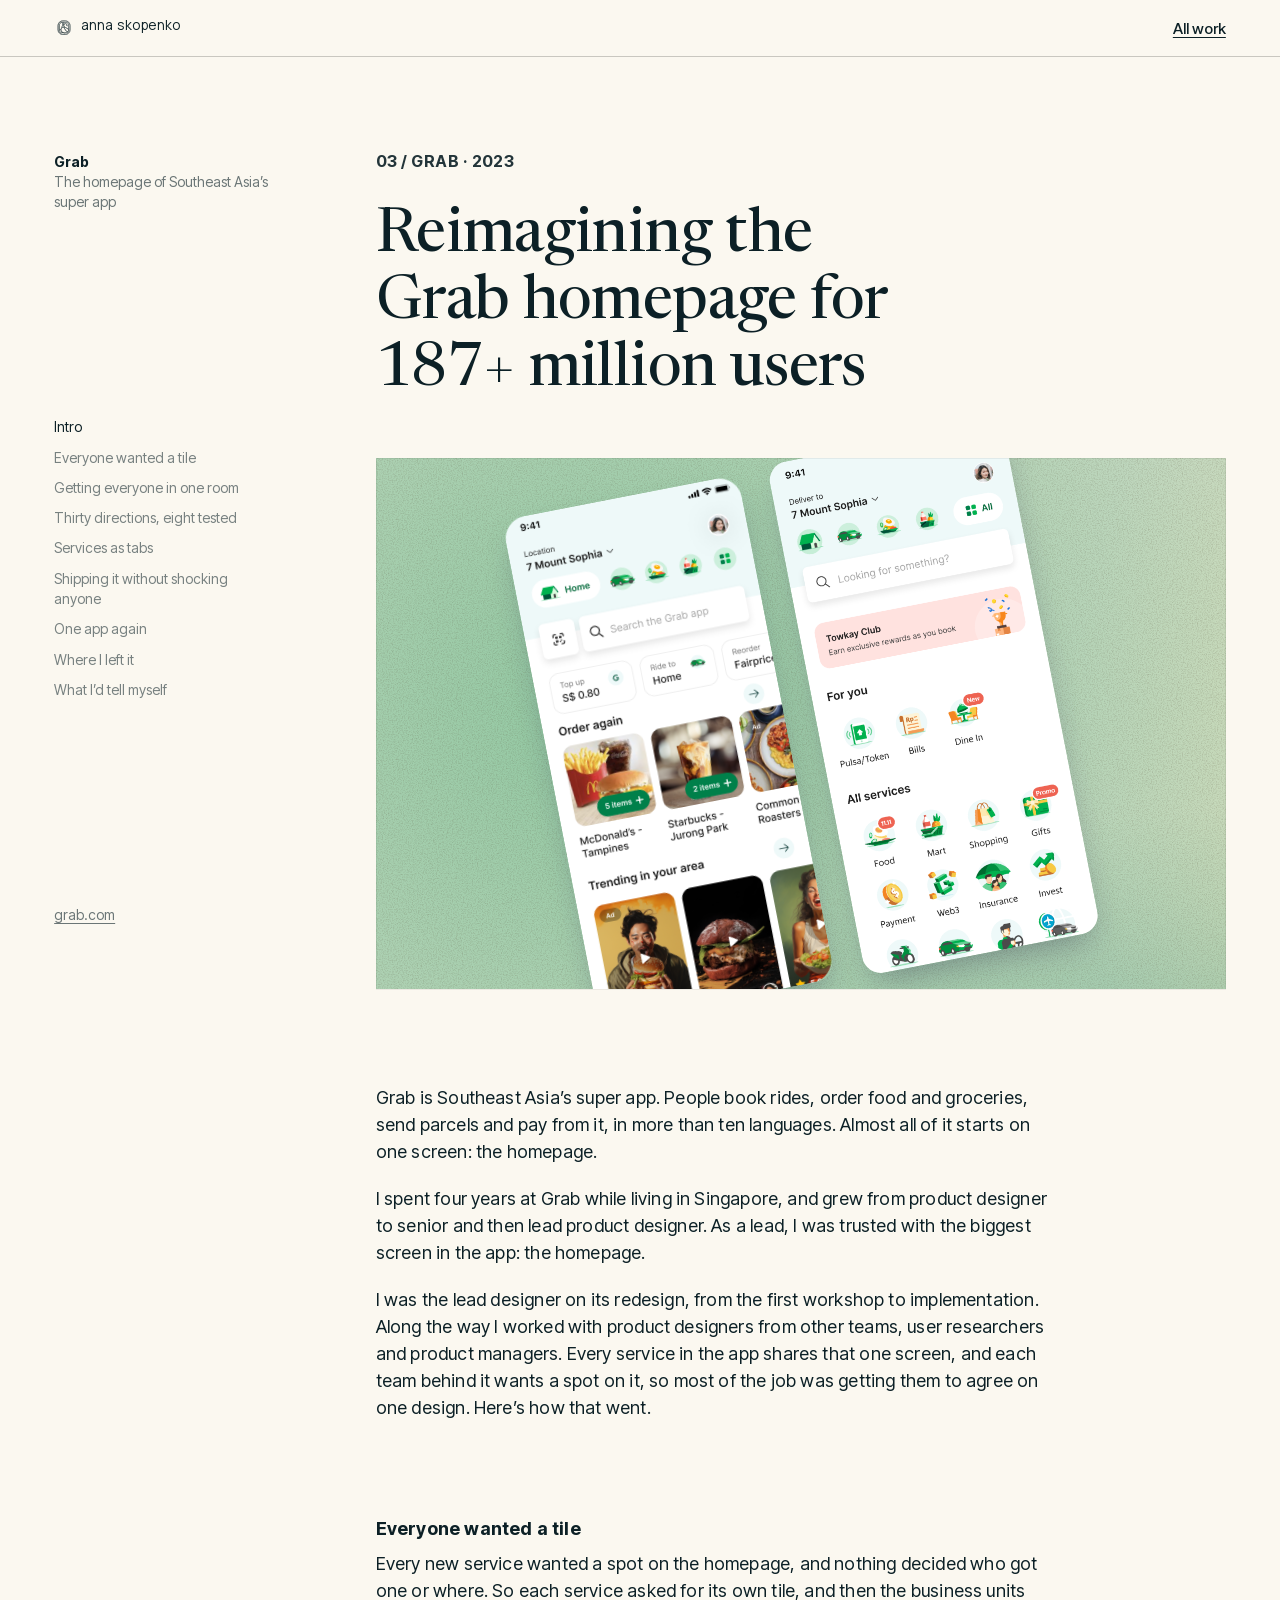
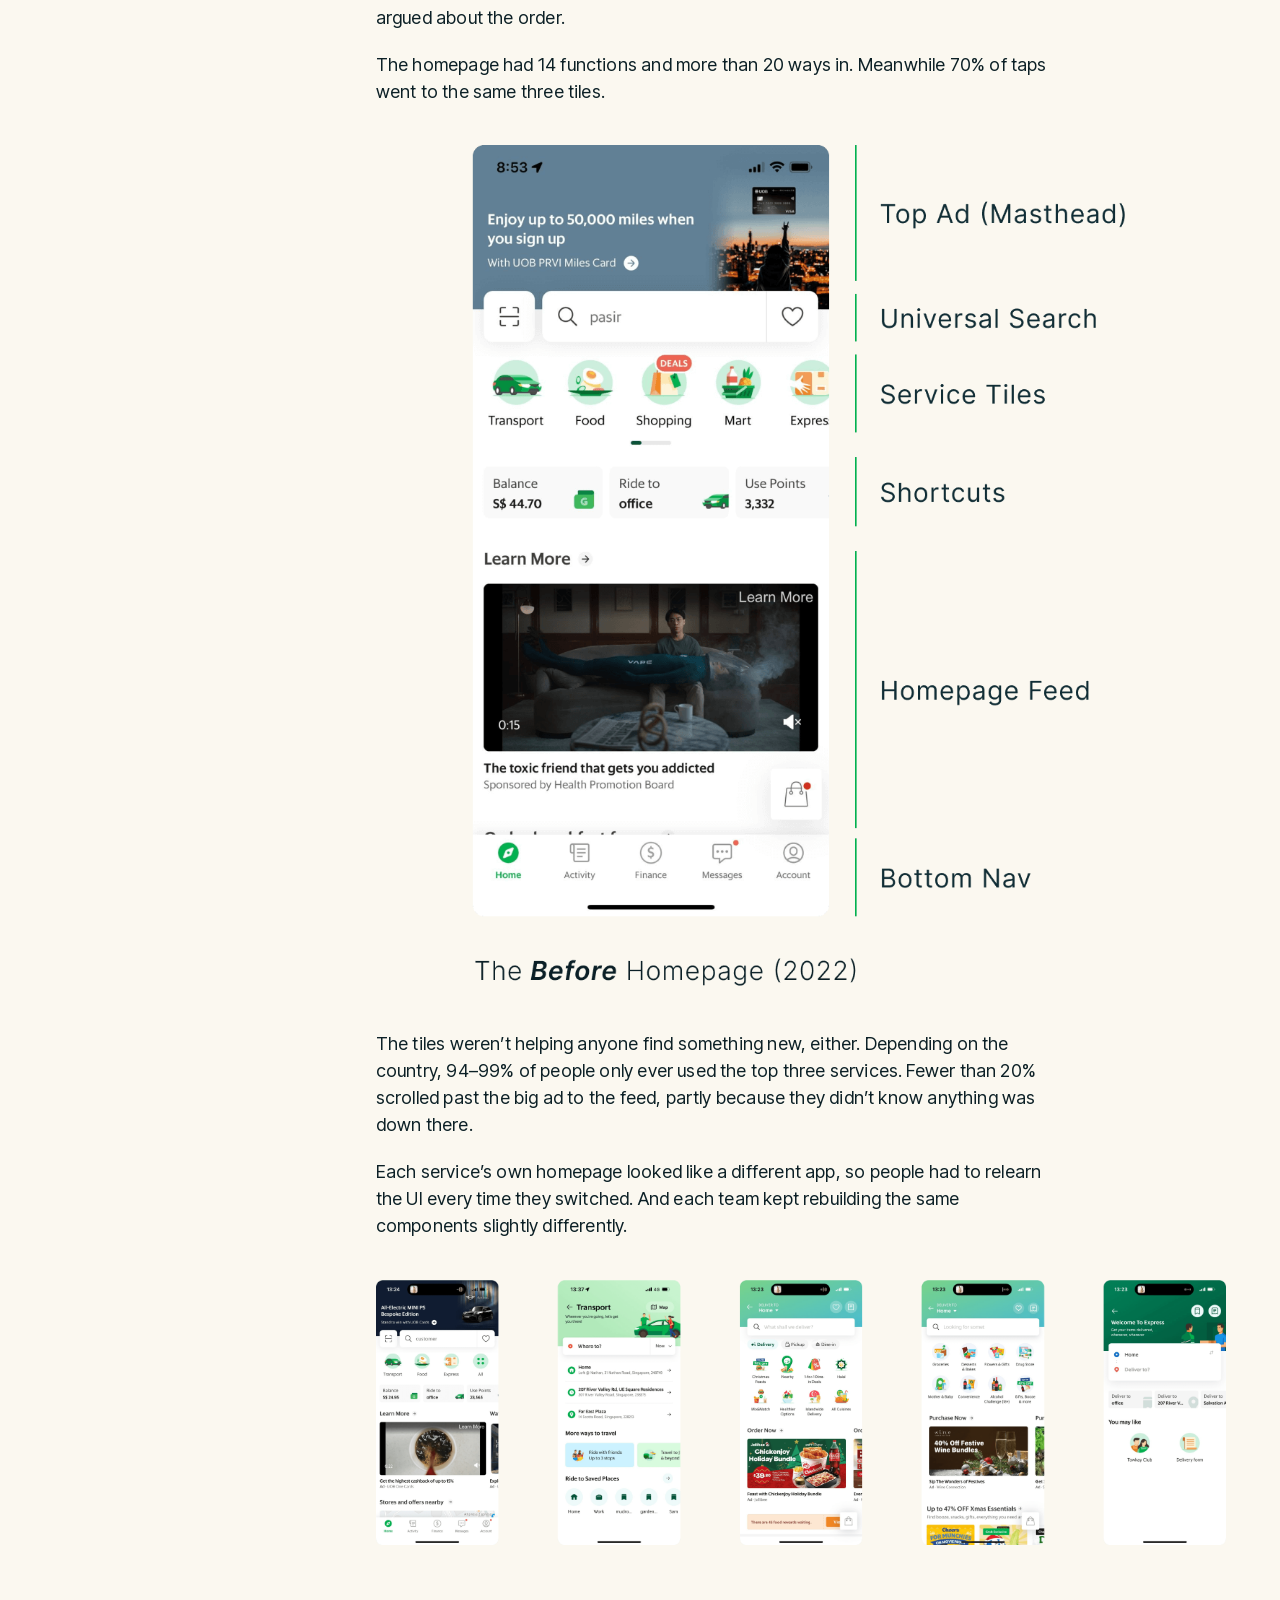
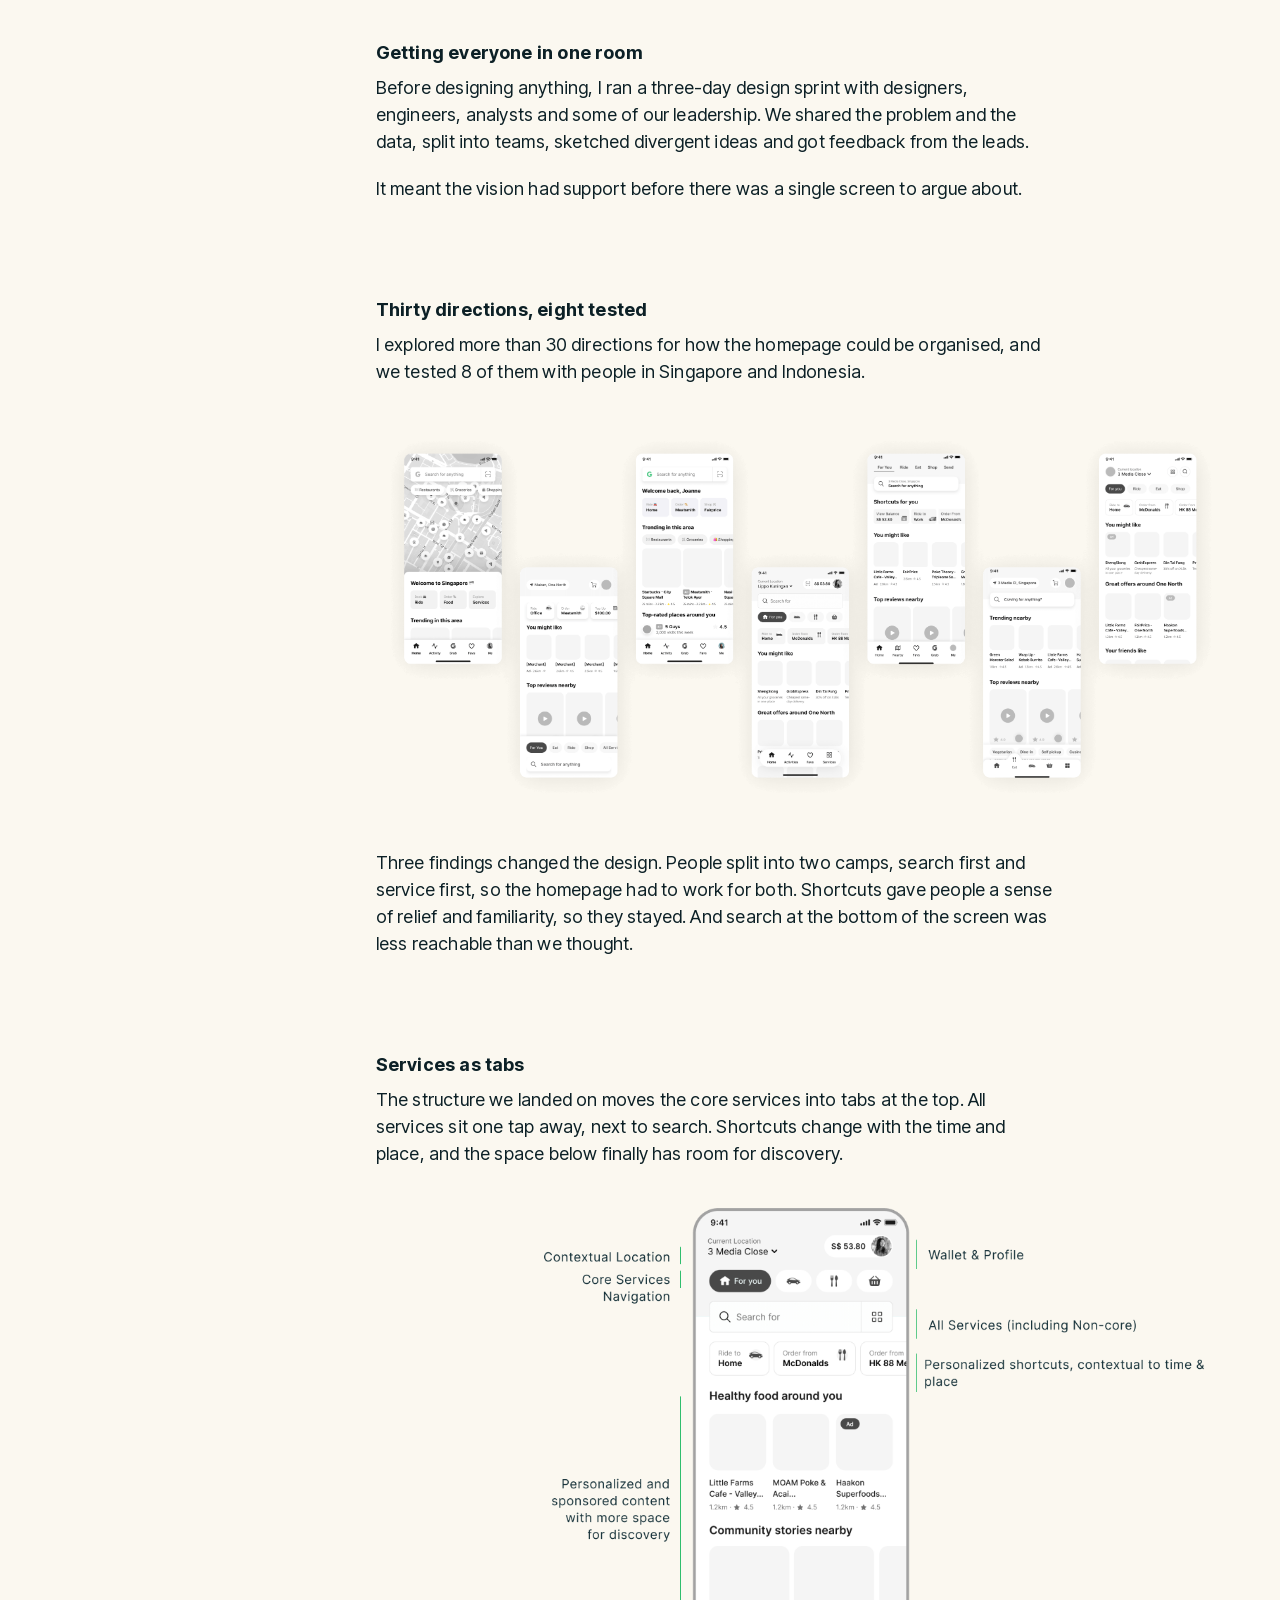
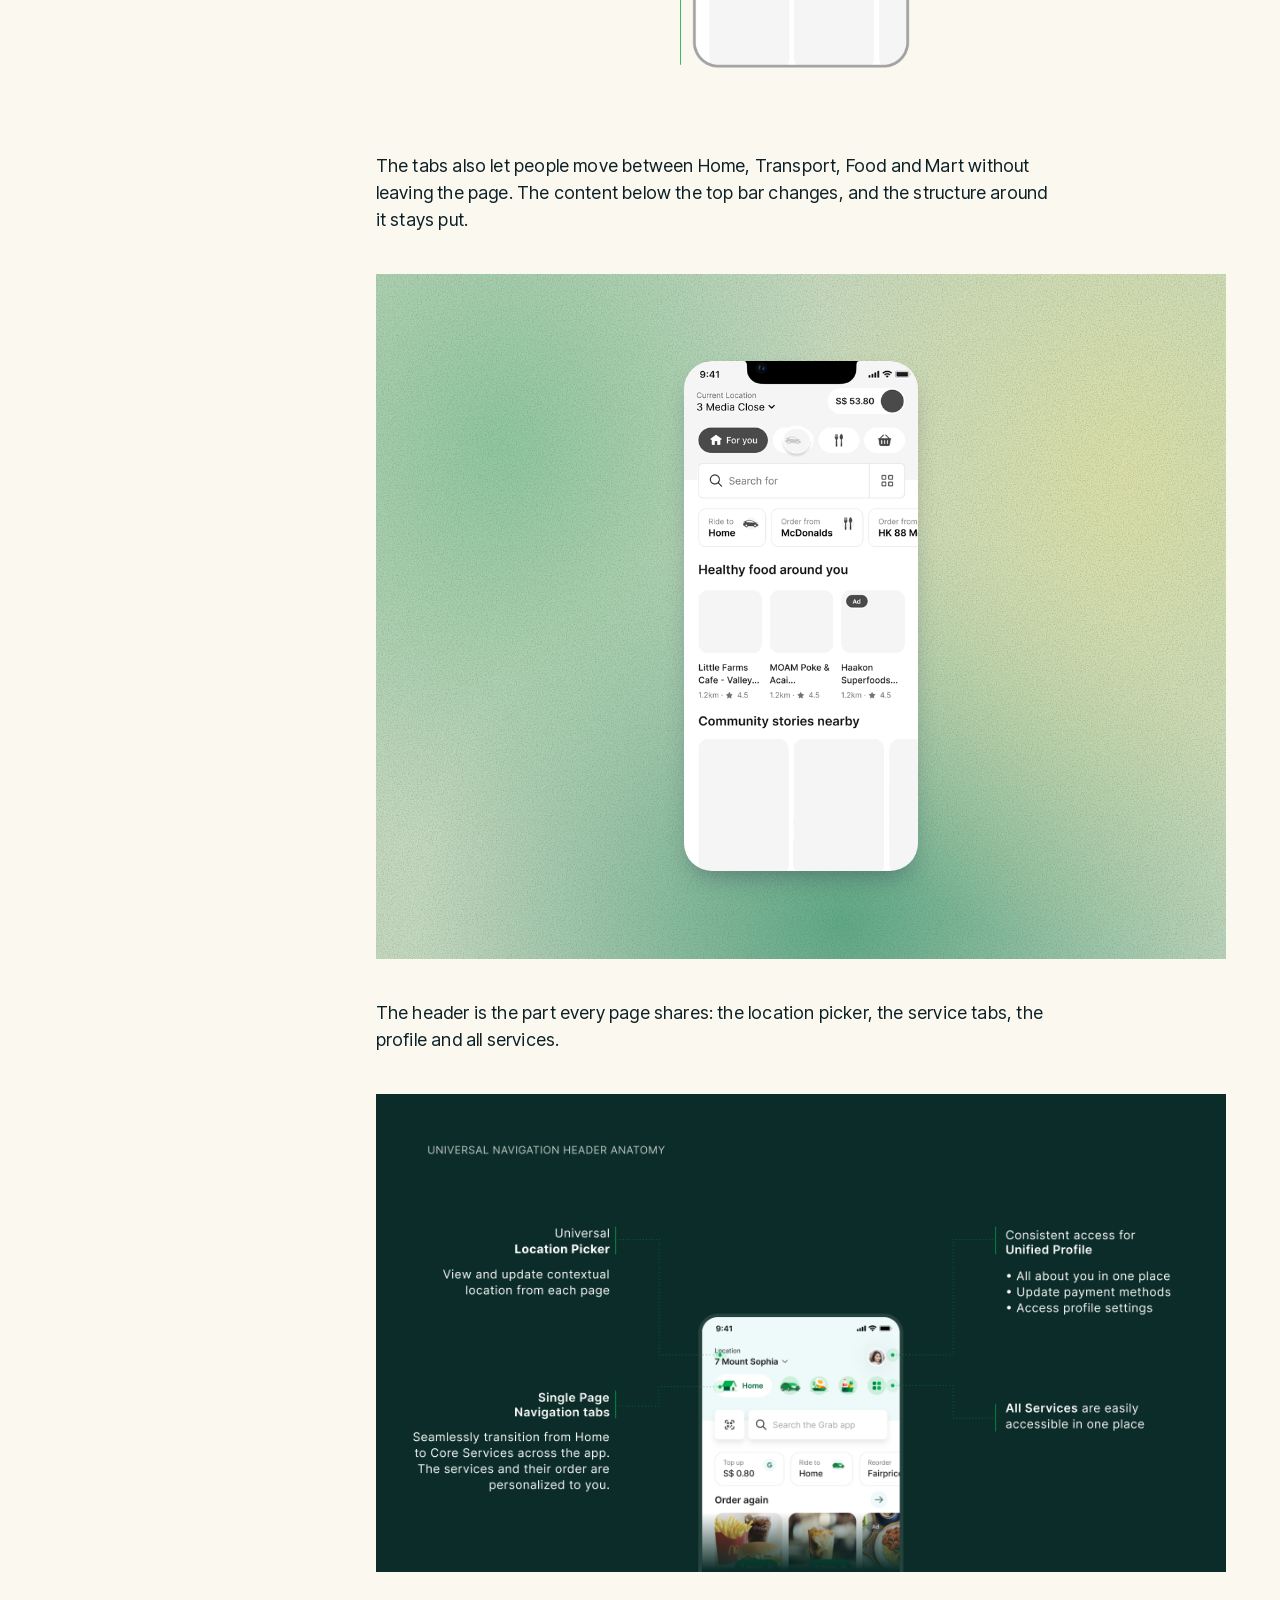
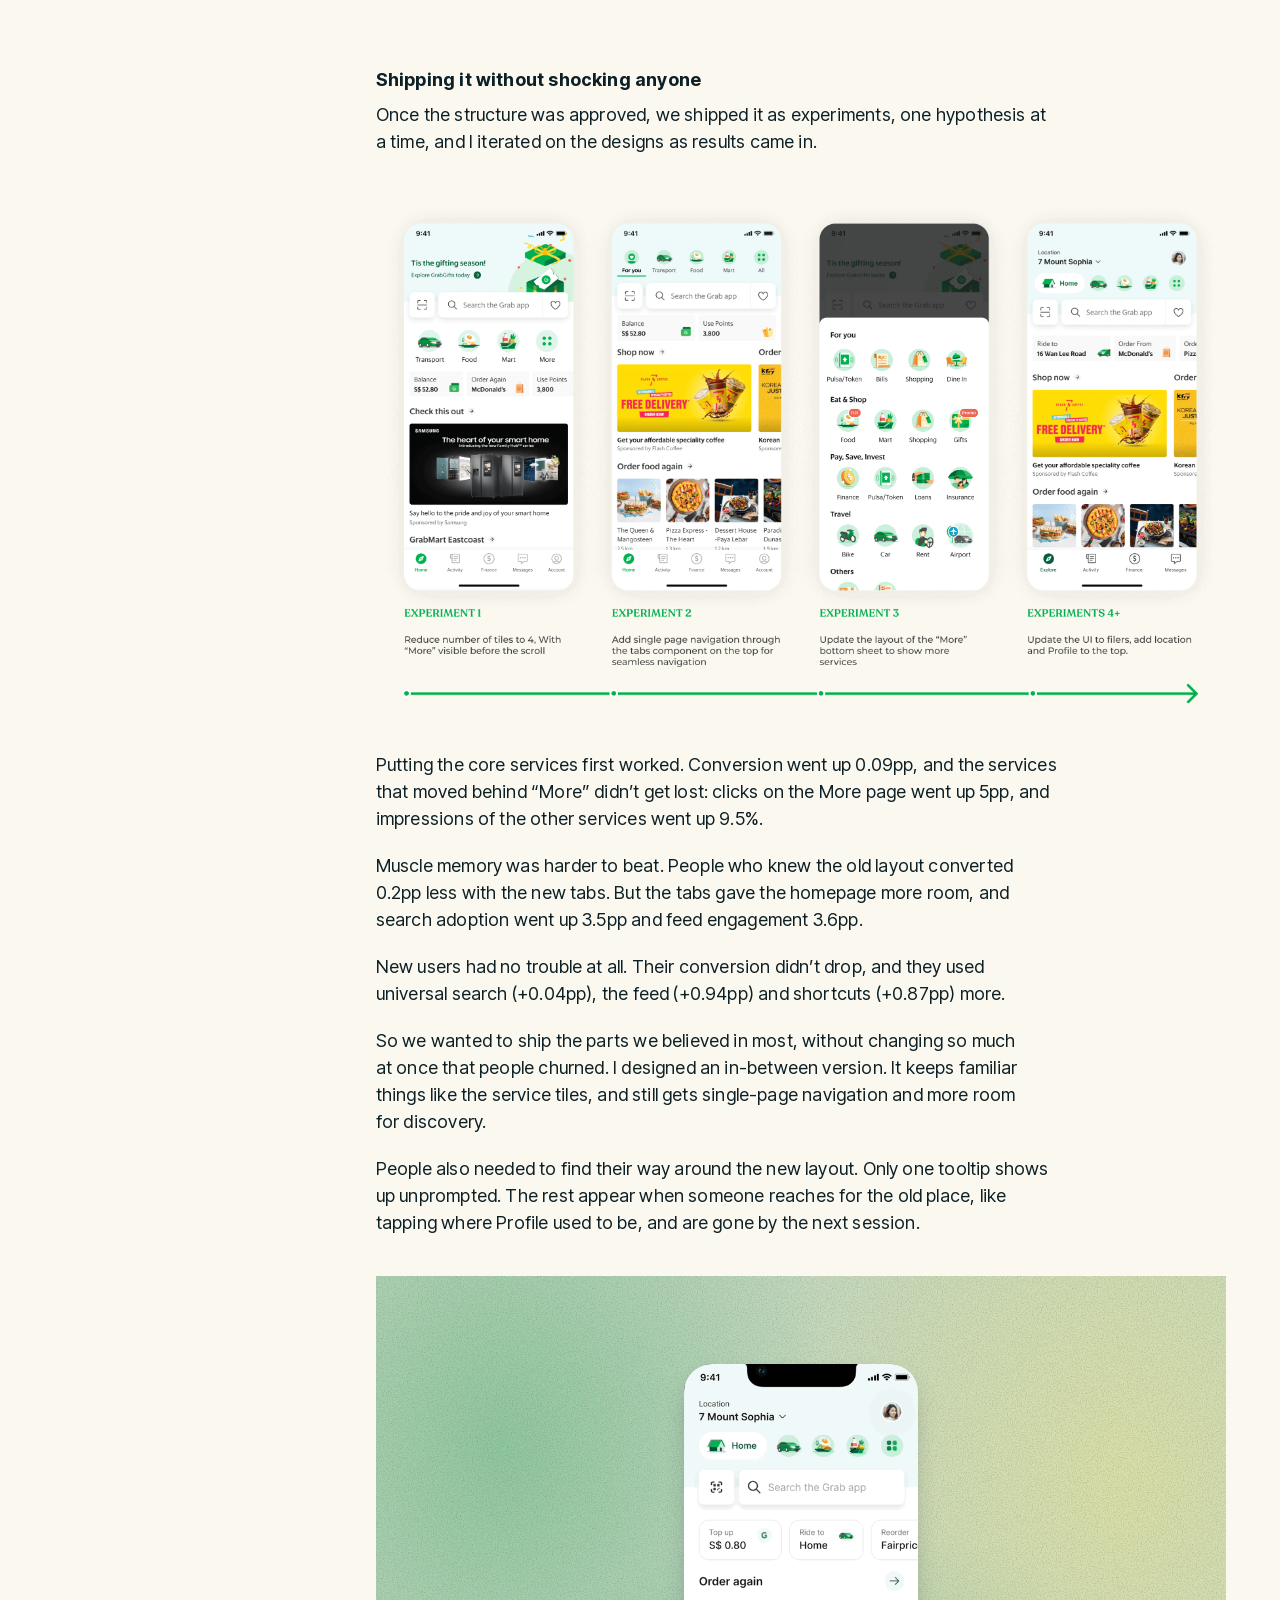
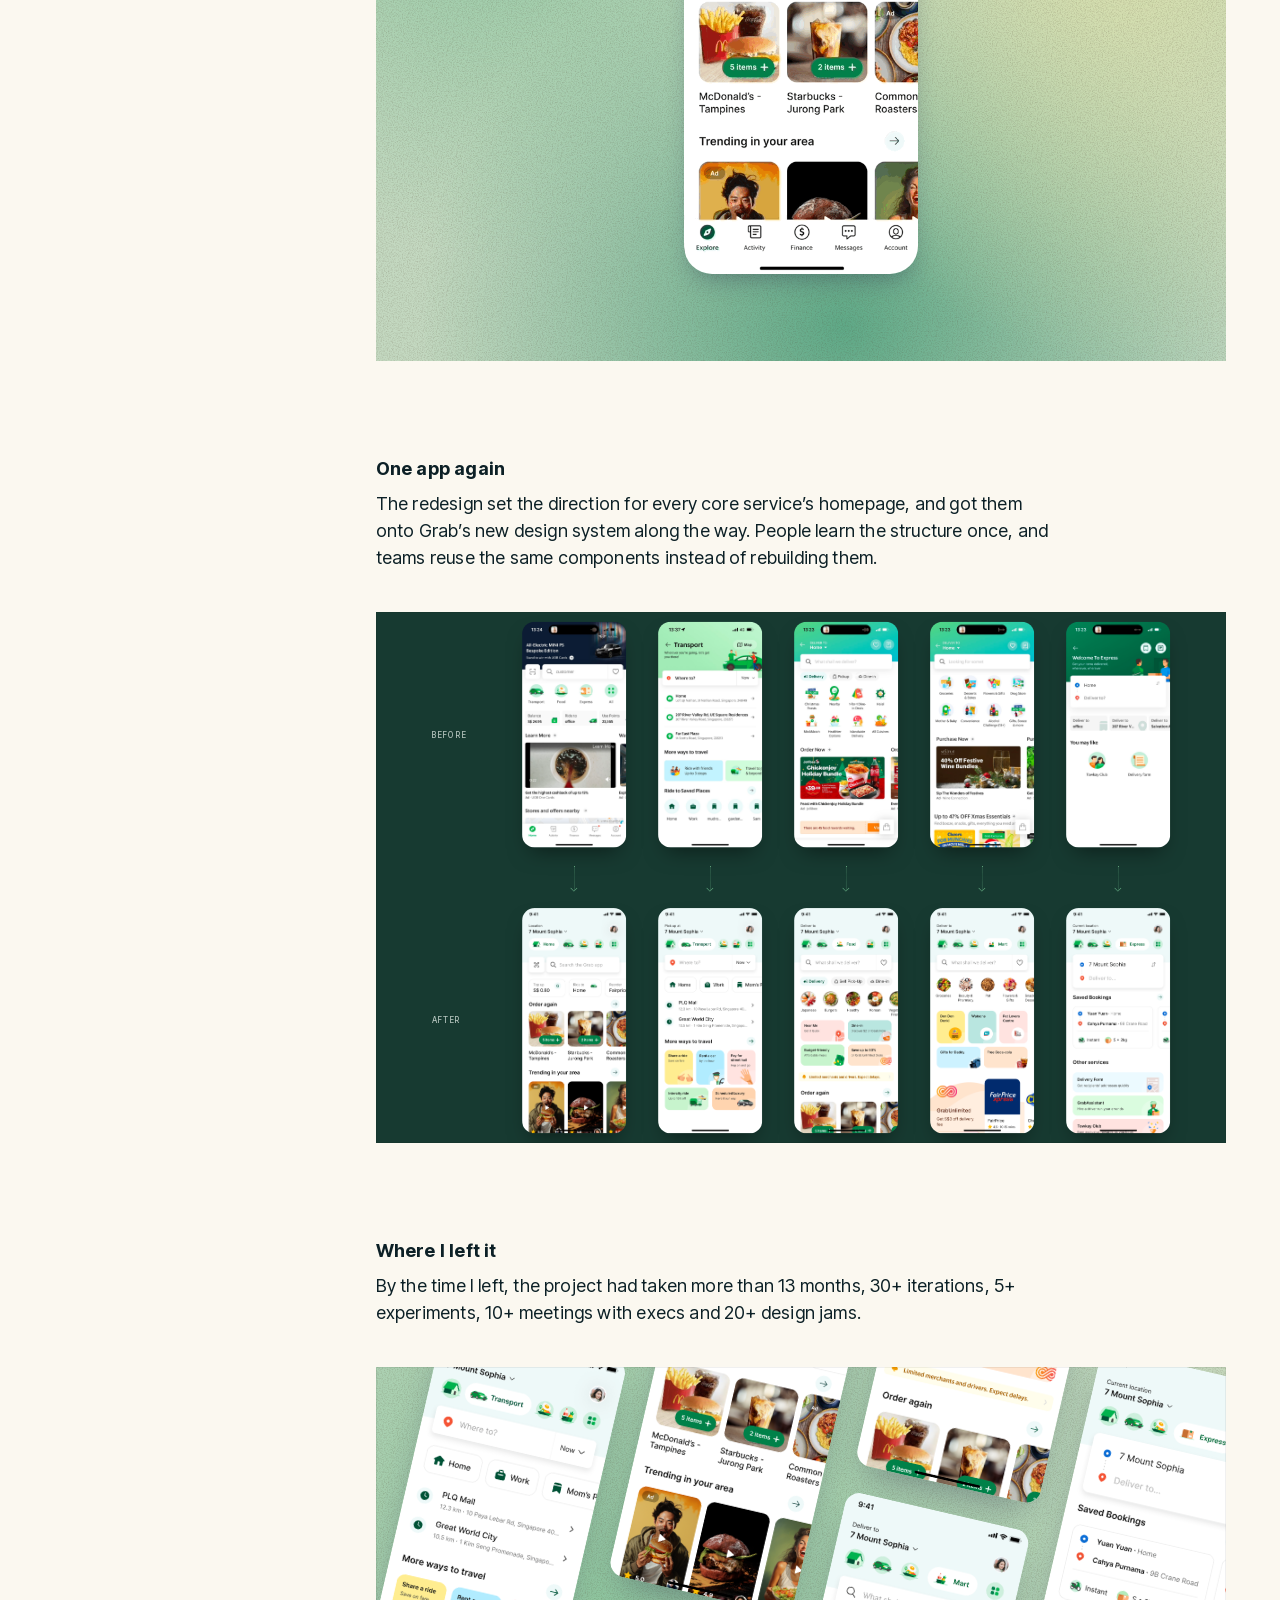
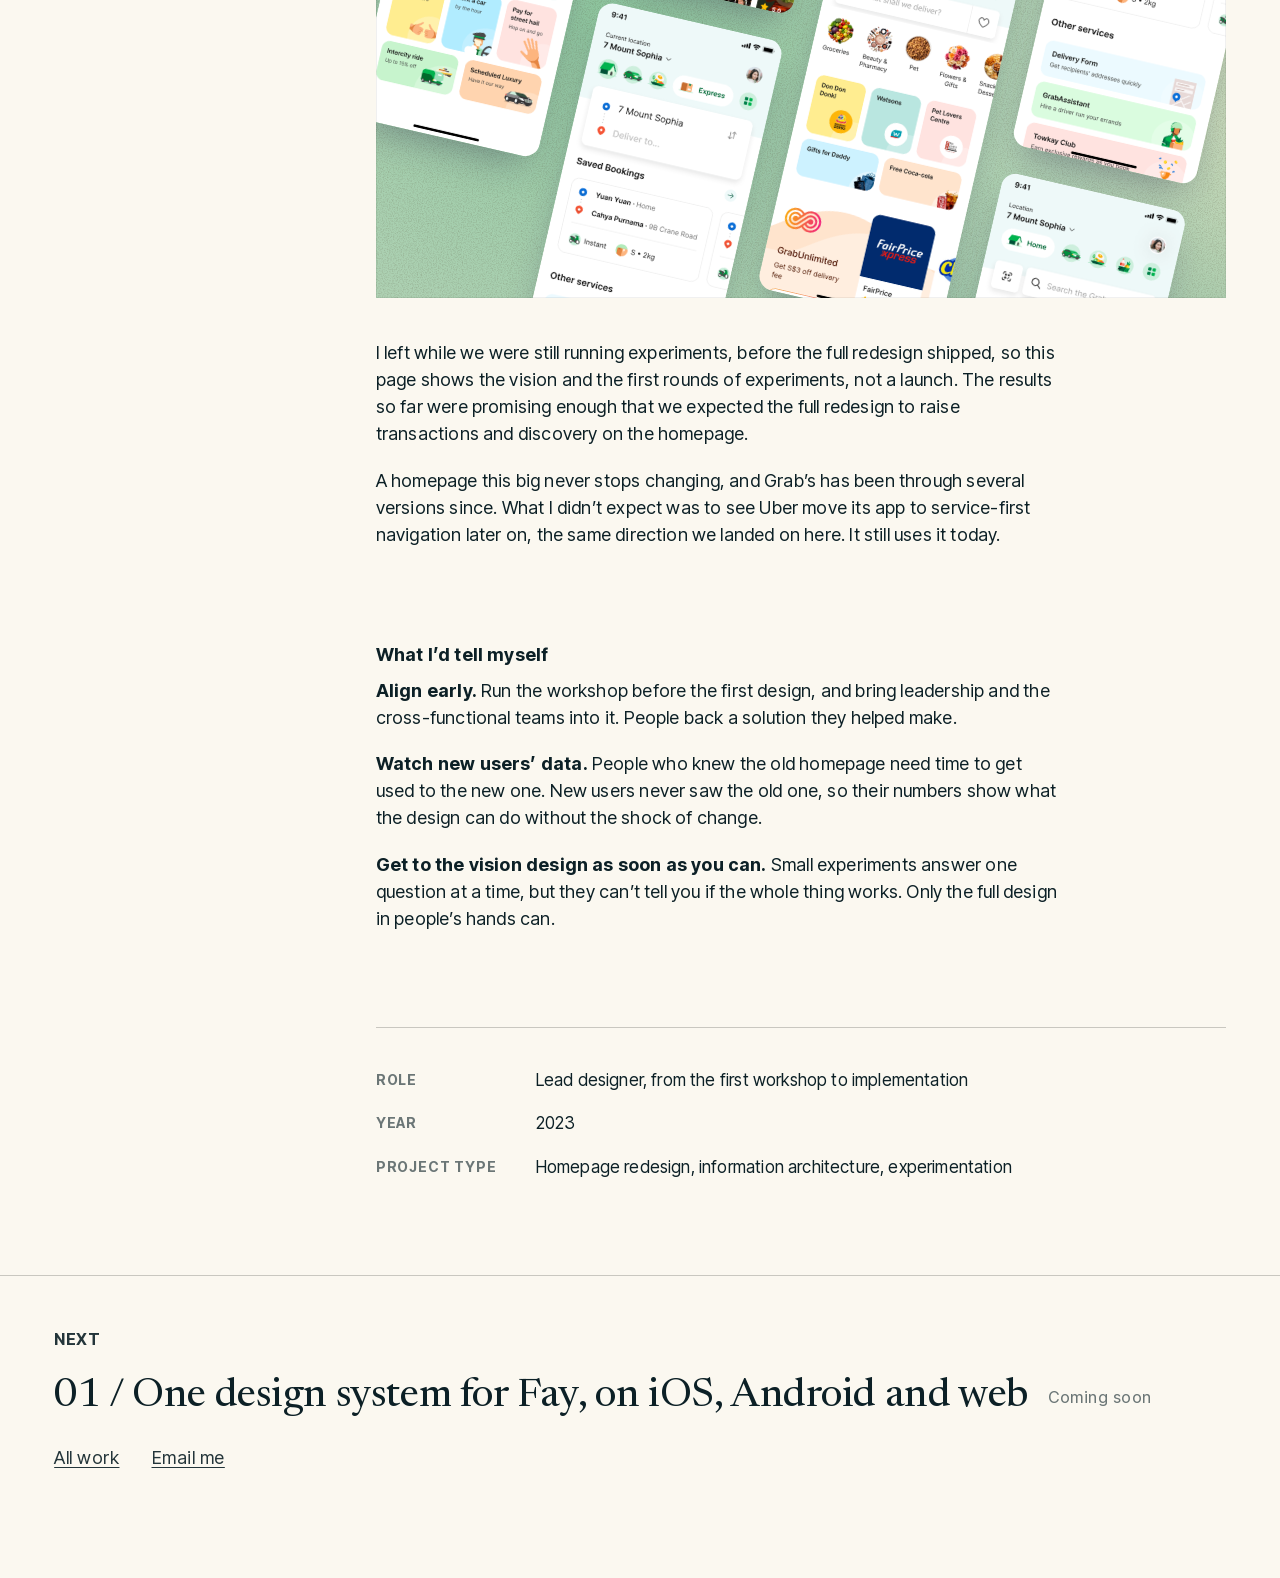
==== work/grab.html @ d42ec2ce "Publish the Grab case study and link its card Co-Authored-By: Claude Opus 5.5 <noreply@anthropic.com" ====
<!doctype html>
<html lang="en">
<head>
  <meta charset="utf-8">
  <meta name="viewport" content="width=device-width, initial-scale=1">
  <title>Grab homepage redesign — Anna Skopenko</title>
  <meta name="description" content="Reimagining the Grab homepage for 187+ million users. I led the redesign from the first workshop to implementation.">
  <link rel="preload" href="../fonts/newsreader-latin.woff2" as="font" type="font/woff2" crossorigin>
  <link rel="preload" href="../fonts/newsreader-italic-latin.woff2" as="font" type="font/woff2" crossorigin>
  <link rel="preload" href="../fonts/manrope-400-latin.woff2" as="font" type="font/woff2" crossorigin>
  <link rel="icon" href="../favicon.svg" type="image/svg+xml">
  <link rel="stylesheet" href="../styles.css">
</head>
<body class="cs-page">
  <a class="skip-link" href="#intro">Skip to the story</a>

  <header class="cs-bar">
    <div class="container cs-bar-inner">
      <a class="dock-name" href="../" data-wordmark="0.78">anna skopenko</a>
      <a class="cs-back" href="../#work">All work</a>
    </div>
  </header>

  <!-- The words come from grab.md: tools/build_cases.py rewrites the toc and story blocks below.
       Edit grab.md, not those blocks. -->
  <main class="container cs-layout">
    <aside class="cs-rail">
      <div class="cs-rail-product">
        <p class="cs-rail-name">Grab</p>
        <p>The homepage of Southeast Asia’s super app</p>
      </div>
      <nav aria-label="On this page">
        <ol class="cs-toc">
          <!-- toc -->
          <li><a href="#intro">Intro</a></li>
          <li><a href="#everyone-wanted-a-tile">Everyone wanted a tile</a></li>
          <li><a href="#getting-everyone-in-one-room">Getting everyone in one room</a></li>
          <li><a href="#thirty-directions-eight-tested">Thirty directions, eight tested</a></li>
          <li><a href="#services-as-tabs">Services as tabs</a></li>
          <li><a href="#shipping-it-without-shocking-anyone">Shipping it without shocking anyone</a></li>
          <li><a href="#one-app-again">One app again</a></li>
          <li><a href="#where-i-left-it">Where I left it</a></li>
          <li><a href="#what-id-tell-myself">What I’d tell myself</a></li>
          <!-- /toc -->
        </ol>
      </nav>
      <a class="cs-rail-link" href="https://www.grab.com">grab.com</a>
    </aside>

    <article class="cs-main" data-eyebrow="03 / Grab · 2023">
      <!-- story -->
      <header class="cs-head">
        <p class="eyebrow">03 / Grab · 2023</p>
        <h1 class="display cs-title">Reimagining the Grab homepage for 187+ million users</h1>
      </header>

      <figure class="cs-figure">
        <iframe src="grab/cover.html" title="Animation: Two phones showing the redesigned Grab homepage, with services as tabs along the top" tabindex="-1"></iframe>
      </figure>

      <section class="cs-section" id="intro" aria-label="Introduction">
        <div class="cs-prose">
          <p>Grab is Southeast Asia’s super app. People book rides, order food and groceries, send parcels and pay from it, in more than ten languages. Almost all of it starts on one screen: the homepage.</p>
          <p>I spent four years at Grab while living in Singapore, and grew from product designer to senior and then lead product designer. As a lead, I was trusted with the biggest screen in the app: the homepage.</p>
          <p>I was the lead designer on its redesign, from the first workshop to implementation. Along the way I worked with product designers from other teams, user researchers and product managers. Every service in the app shares that one screen, and each team behind it wants a spot on it, so most of the job was getting them to agree on one design. Here’s how that went.</p>
        </div>
      </section>

      <section class="cs-section" id="everyone-wanted-a-tile" aria-labelledby="everyone-wanted-a-tile-title">
        <div class="cs-prose">
          <h2 class="cs-h" id="everyone-wanted-a-tile-title">Everyone wanted a tile</h2>
          <p>Every new service wanted a spot on the homepage, and nothing decided who got one or where. So each service asked for its own tile, and then the business units argued about the order.</p>
          <p>The homepage had 14 functions and more than 20 ways in. Meanwhile 70% of taps went to the same three tiles.</p>
        </div>
        <figure class="cs-figure">
          <img src="grab/before.png" alt="The homepage before the redesign, labelled: top ad, universal search, service tiles, shortcuts, homepage feed and bottom nav" loading="lazy">
        </figure>
        <div class="cs-prose">
          <p>The tiles weren’t helping anyone find something new, either. Depending on the country, 94–99% of people only ever used the top three services. Fewer than 20% scrolled past the big ad to the feed, partly because they didn’t know anything was down there.</p>
          <p>Each service’s own homepage looked like a different app, so people had to relearn the UI every time they switched. And each team kept rebuilding the same components slightly differently.</p>
        </div>
        <figure class="cs-figure">
          <img src="grab/consistency-before.png" alt="Five Grab service homepages before the redesign, each with its own layout and patterns" loading="lazy">
        </figure>
      </section>

      <section class="cs-section" id="getting-everyone-in-one-room" aria-labelledby="getting-everyone-in-one-room-title">
        <div class="cs-prose">
          <h2 class="cs-h" id="getting-everyone-in-one-room-title">Getting everyone in one room</h2>
          <p>Before designing anything, I ran a three-day design sprint with designers, engineers, analysts and some of our leadership. We shared the problem and the data, split into teams, sketched divergent ideas and got feedback from the leads.</p>
          <p>It meant the vision had support before there was a single screen to argue about.</p>
        </div>
      </section>

      <section class="cs-section" id="thirty-directions-eight-tested" aria-labelledby="thirty-directions-eight-tested-title">
        <div class="cs-prose">
          <h2 class="cs-h" id="thirty-directions-eight-tested-title">Thirty directions, eight tested</h2>
          <p>I explored more than 30 directions for how the homepage could be organised, and we tested 8 of them with people in Singapore and Indonesia.</p>
        </div>
        <figure class="cs-figure">
          <img src="grab/explorations.png" alt="Six of the explored homepage concepts in grey: map-first, search-first, services in the bottom nav and others" loading="lazy">
        </figure>
        <div class="cs-prose">
          <p>Three findings changed the design. People split into two camps, search first and service first, so the homepage had to work for both. Shortcuts gave people a sense of relief and familiarity, so they stayed. And search at the bottom of the screen was less reachable than we thought.</p>
        </div>
      </section>

      <section class="cs-section" id="services-as-tabs" aria-labelledby="services-as-tabs-title">
        <div class="cs-prose">
          <h2 class="cs-h" id="services-as-tabs-title">Services as tabs</h2>
          <p>The structure we landed on moves the core services into tabs at the top. All services sit one tap away, next to search. Shortcuts change with the time and place, and the space below finally has room for discovery.</p>
        </div>
        <figure class="cs-figure">
          <img src="grab/final-ia.png" alt="The final homepage structure, labelled: contextual location, core services navigation, wallet and profile, all services, personalised shortcuts, and personalised and sponsored content" loading="lazy">
        </figure>
        <div class="cs-prose">
          <p>The tabs also let people move between Home, Transport, Food and Mart without leaving the page. The content below the top bar changes, and the structure around it stays put.</p>
        </div>
        <figure class="cs-figure">
          <img src="grab/single-page-nav.gif" alt="Switching between the Home, Transport, Food and Mart tabs on a single page" loading="lazy">
        </figure>
        <div class="cs-prose">
          <p>The header is the part every page shares: the location picker, the service tabs, the profile and all services.</p>
        </div>
        <figure class="cs-figure">
          <img src="grab/header-anatomy.png" alt="The universal navigation header, labelled: a location picker you can change from any page, single-page navigation tabs personalised to you, one place for your profile and payment methods, and all services in one place" loading="lazy">
        </figure>
      </section>

      <section class="cs-section" id="shipping-it-without-shocking-anyone" aria-labelledby="shipping-it-without-shocking-anyone-title">
        <div class="cs-prose">
          <h2 class="cs-h" id="shipping-it-without-shocking-anyone-title">Shipping it without shocking anyone</h2>
          <p>Once the structure was approved, we shipped it as experiments, one hypothesis at a time, and I iterated on the designs as results came in.</p>
        </div>
        <figure class="cs-figure">
          <img src="grab/experiments.png" alt="Four rounds of experiments: fewer tiles with More visible, tabs along the top, a bigger More sheet, then location and profile moved to the top" loading="lazy">
        </figure>
        <div class="cs-prose">
          <p>Putting the core services first worked. Conversion went up 0.09pp, and the services that moved behind “More” didn’t get lost: clicks on the More page went up 5pp, and impressions of the other services went up 9.5%.</p>
          <p>Muscle memory was harder to beat. People who knew the old layout converted 0.2pp less with the new tabs. But the tabs gave the homepage more room, and search adoption went up 3.5pp and feed engagement 3.6pp.</p>
          <p>New users had no trouble at all. Their conversion didn’t drop, and they used universal search (+0.04pp), the feed (+0.94pp) and shortcuts (+0.87pp) more.</p>
          <p>So we wanted to ship the parts we believed in most, without changing so much at once that people churned. I designed an in-between version. It keeps familiar things like the service tiles, and still gets single-page navigation and more room for discovery.</p>
          <p>People also needed to find their way around the new layout. Only one tooltip shows up unprompted. The rest appear when someone reaches for the old place, like tapping where Profile used to be, and are gone by the next session.</p>
        </div>
        <figure class="cs-figure">
          <img src="grab/onboarding-profile.gif" alt="A tooltip pointing to Profile’s new place at the top right, shown after tapping its old place in the bottom nav" loading="lazy">
        </figure>
      </section>

      <section class="cs-section" id="one-app-again" aria-labelledby="one-app-again-title">
        <div class="cs-prose">
          <h2 class="cs-h" id="one-app-again-title">One app again</h2>
          <p>The redesign set the direction for every core service’s homepage, and got them onto Grab’s new design system along the way. People learn the structure once, and teams reuse the same components instead of rebuilding them.</p>
        </div>
        <figure class="cs-figure">
          <iframe class="grid-paper" src="grab/all-pages.html" title="Animation: Home, Transport, Food, Mart and Express before the redesign, each with its own layout, above the same five after it, sharing one header, tabs and search on the new design system" loading="lazy" tabindex="-1"></iframe>
        </figure>
      </section>

      <section class="cs-section" id="where-i-left-it" aria-labelledby="where-i-left-it-title">
        <div class="cs-prose">
          <h2 class="cs-h" id="where-i-left-it-title">Where I left it</h2>
          <p>By the time I left, the project had taken more than 13 months, 30+ iterations, 5+ experiments, 10+ meetings with execs and 20+ design jams.</p>
        </div>
        <figure class="cs-figure">
          <iframe class="grid-paper" src="grab/services.html" title="Animation: The redesigned Home, Transport, Food, Mart and Express pages, all with the same header, tabs and search" loading="lazy" tabindex="-1"></iframe>
        </figure>
        <div class="cs-prose">
          <p>I left while we were still running experiments, before the full redesign shipped, so this page shows the vision and the first rounds of experiments, not a launch. The results so far were promising enough that we expected the full redesign to raise transactions and discovery on the homepage.</p>
          <p>A homepage this big never stops changing, and Grab’s has been through several versions since. What I didn’t expect was to see Uber move its app to service-first navigation later on, the same direction we landed on here. It still uses it today.</p>
        </div>
      </section>

      <section class="cs-section" id="what-id-tell-myself" aria-labelledby="what-id-tell-myself-title">
        <div class="cs-prose">
          <h2 class="cs-h" id="what-id-tell-myself-title">What I’d tell myself</h2>
          <p><strong>Align early.</strong> Run the workshop before the first design, and bring leadership and the cross-functional teams into it. People back a solution they helped make.</p>
          <p><strong>Watch new users’ data.</strong> People who knew the old homepage need time to get used to the new one. New users never saw the old one, so their numbers show what the design can do without the shock of change.</p>
          <p><strong>Get to the vision design as soon as you can.</strong> Small experiments answer one question at a time, but they can’t tell you if the whole thing works. Only the full design in people’s hands can.</p>
        </div>
      </section>

      <dl class="cs-meta" aria-label="Project details">
        <div><dt>Role</dt><dd>Lead designer, from the first workshop to implementation</dd></div>
        <div><dt>Year</dt><dd>2023</dd></div>
        <div><dt>Project type</dt><dd>Homepage redesign, information architecture, experimentation</dd></div>
      </dl>
      <!-- /story -->
    </article>
  </main>

  <nav class="container cs-next" aria-label="More work">
    <p class="eyebrow">Next</p>
    <p class="display">01 / One design system for Fay, on iOS, Android and web <span class="cs-soon">Coming soon</span></p>
    <p class="contact-links lede"><a href="../#work">All work</a><a href="mailto:iamannaskopenko@gmail.com">Email me</a></p>
  </nav>

  <script type="module" src="../brand.js"></script>
  <script type="module" src="../case.js"></script>
</body>
</html>
---- styles.css ----
/* Newsreader (SIL Open Font License), self-hosted: headlines */
@font-face {
  font-family: "Newsreader";
  src: url("fonts/newsreader-latin.woff2") format("woff2");
  font-weight: 200 800;
  font-style: normal;
  font-display: swap;
  unicode-range: U+0000-00FF, U+0131, U+0152-0153, U+02BB-02BC, U+02C6, U+02DA, U+02DC, U+0304, U+0308, U+0329, U+2000-206F, U+20AC, U+2122, U+2191, U+2193, U+2212, U+2215, U+FEFF, U+FFFD;
}
@font-face {
  font-family: "Newsreader";
  src: url("fonts/newsreader-latin-ext.woff2") format("woff2");
  font-weight: 200 800;
  font-style: normal;
  font-display: swap;
  unicode-range: U+0100-02BA, U+02BD-02C5, U+02C7-02CC, U+02CE-02D7, U+02DD-02FF, U+0304, U+0308, U+0329, U+1D00-1DBF, U+1E00-1E9F, U+1EF2-1EFF, U+2020, U+20A0-20AB, U+20AD-20C4, U+2113, U+2C60-2C7F, U+A720-A7FF;
}
@font-face {
  font-family: "Newsreader";
  src: url("fonts/newsreader-italic-latin.woff2") format("woff2");
  font-weight: 200 800;
  font-style: italic;
  font-display: swap;
  unicode-range: U+0000-00FF, U+0131, U+0152-0153, U+02BB-02BC, U+02C6, U+02DA, U+02DC, U+0304, U+0308, U+0329, U+2000-206F, U+20AC, U+2122, U+2191, U+2193, U+2212, U+2215, U+FEFF, U+FFFD;
}
@font-face {
  font-family: "Newsreader";
  src: url("fonts/newsreader-italic-latin-ext.woff2") format("woff2");
  font-weight: 200 800;
  font-style: italic;
  font-display: swap;
  unicode-range: U+0100-02BA, U+02BD-02C5, U+02C7-02CC, U+02CE-02D7, U+02DD-02FF, U+0304, U+0308, U+0329, U+1D00-1DBF, U+1E00-1E9F, U+1EF2-1EFF, U+2020, U+20A0-20AB, U+20AD-20C4, U+2113, U+2C60-2C7F, U+A720-A7FF;
}
/* Manrope (SIL Open Font License), self-hosted: the wordmark's name */
@font-face {
  font-family: "Manrope";
  src: url("fonts/manrope-400-latin.woff2") format("woff2");
  font-weight: 400;
  font-display: swap;
  unicode-range: U+0000-00FF, U+0131, U+0152-0153, U+02BB-02BC, U+02C6, U+02DA, U+02DC, U+0304, U+0308, U+0329, U+2000-206F, U+20AC, U+2122, U+2191, U+2193, U+2212, U+2215, U+FEFF, U+FFFD;
}
@font-face {
  font-family: "Manrope";
  src: url("fonts/manrope-400-latin-ext.woff2") format("woff2");
  font-weight: 400;
  font-display: swap;
  unicode-range: U+0100-02BA, U+02BD-02C5, U+02C7-02CC, U+02CE-02D7, U+02DD-02FF, U+0304, U+0308, U+0329, U+1D00-1DBF, U+1E00-1E9F, U+1EF2-1EFF, U+2020, U+20A0-20AB, U+20AD-20C0, U+2113, U+2C60-2C7F, U+A720-A7FF;
}

/* Inter Tight (SIL Open Font License), self-hosted: text and stamps. Cyrillic is for the Ukraine stamp */
@font-face {
  font-family: "Inter Tight";
  src: url("fonts/inter-tight-latin.woff2") format("woff2");
  font-weight: 100 900;
  font-style: normal;
  font-display: swap;
  unicode-range: U+0000-00FF, U+0131, U+0152-0153, U+02BB-02BC, U+02C6, U+02DA, U+02DC, U+0304, U+0308, U+0329, U+2000-206F, U+20AC, U+2122, U+2191, U+2193, U+2212, U+2215, U+FEFF, U+FFFD;
}
@font-face {
  font-family: "Inter Tight";
  src: url("fonts/inter-tight-latin-ext.woff2") format("woff2");
  font-weight: 100 900;
  font-style: normal;
  font-display: swap;
  unicode-range: U+0100-02BA, U+02BD-02C5, U+02C7-02CC, U+02CE-02D7, U+02DD-02FF, U+0304, U+0308, U+0329, U+1D00-1DBF, U+1E00-1E9F, U+1EF2-1EFF, U+2020, U+20A0-20AB, U+20AD-20C4, U+2113, U+2C60-2C7F, U+A720-A7FF;
}
@font-face {
  font-family: "Inter Tight";
  src: url("fonts/inter-tight-cyrillic.woff2") format("woff2");
  font-weight: 100 900;
  font-style: normal;
  font-display: swap;
  unicode-range: U+0301, U+0400-045F, U+0490-0491, U+04B0-04B1, U+2116;
}

:root {
  --bg: oklch(0.979 0.011 89.7);
  --ink: oklch(0.23 0.028 219.7);
  --rule: rgb(0 0 0 / 0.2);
  --tag-bg: oklch(0.882 0.011 89.7 / 0.6);
  --sand: oklch(0.939 0.012 116.8);
  --paper-2: oklch(0.955 0.011 89.7); /* one L step below --bg, same hue */
  --now: oklch(0.5 0.11 155); /* where Anna is now */

  /* emil-surfaces: separation lines go hairline on high-density screens */
  --hairline: 1px;

  --serif: "Newsreader", "Iowan Old Style", Georgia, serif;
  --sans: "Inter Tight", "Helvetica Neue", Helvetica, Arial, sans-serif;
  --ui: "Inter Tight", "Helvetica Neue", Helvetica, Arial, sans-serif;

  /* 1 Figma pixel at the 1512px artboard, clamped so type stays readable */
  --u: clamp(0.4px, calc(100vw / 1512), 1.15px);
  --gutter: clamp(16px, calc(64 * var(--u)), 64px);
  /* Stamps follow whichever is tighter, width or height, so short screens get smaller stamps */
  --u-stamp: min(var(--u), calc(max(100svh, 560px) / 982));

  color-scheme: light;
}

@media (min-resolution: 2dppx) {
  :root { --hairline: 0.5px; }
}

*, *::before, *::after { box-sizing: border-box; }

html { -webkit-text-size-adjust: 100%; }

body {
  margin: 0;
  background: var(--bg);
  color: var(--ink);
  font-family: var(--sans);
  -webkit-font-smoothing: antialiased;
  -moz-osx-font-smoothing: grayscale;
  text-rendering: optimizeLegibility;
  font-synthesis: none;
}

/* emil-touch-and-accessibility: no double-tap zoom delay on controls */
a, button { touch-action: manipulation; }

img { display: block; max-width: 100%; }
h1, h2, h3, p { margin: 0; }
a { color: inherit; }

:focus-visible {
  outline: 2px solid var(--ink);
  outline-offset: 3px;
  border-radius: 2px;
}

.sr-only {
  position: absolute;
  width: 1px;
  height: 1px;
  overflow: hidden;
  clip-path: inset(50%);
  white-space: nowrap;
}

.skip-link {
  position: absolute;
  left: 16px;
  top: -100px;
  padding: 8px 12px;
  background: var(--ink);
  color: var(--bg);
  font: 500 14px/1 var(--ui);
  z-index: 10;
}
.skip-link:focus { top: 16px; }

.container {
  max-width: calc(1384px + 2 * var(--gutter));
  margin-inline: auto;
  padding-inline: var(--gutter);
}

/* ---------- Type roles ---------- */

.display {
  font-family: var(--serif);
  font-weight: 440;
  font-size: clamp(32px, calc(48 * var(--u)), 48px);
  line-height: 1.2;
  letter-spacing: -0.01em;
  text-wrap: balance;
}

.eyebrow {
  font-family: var(--sans);
  font-weight: 700;
  font-size: 16px;
  line-height: 1.2;
  letter-spacing: 0.03em;
  text-transform: uppercase;
  opacity: 0.9;
}

.lede {
  font-size: clamp(18px, calc(20 * var(--u)), 20px);
  line-height: 1.3;
  letter-spacing: 0.03em;
  opacity: 0.9;
  text-wrap: pretty;
}
.lede p + p { margin-top: 1lh; }

.tags {
  display: flex;
  flex-wrap: wrap;
  gap: 16px;
  padding: 0;
  margin: 0;
  list-style: none;
}
.tag--caps { text-transform: uppercase; }
/* In a Coming soon tag's place once a case study is live: same size, inked so it reads as the way in */
.tag.tag--link { background: var(--ink); color: var(--bg); text-decoration: none; transition: opacity 150ms ease-out; }
@media (hover: hover) { .case:hover .tag.tag--link { opacity: 0.85; } }
.tag {
  padding: 6px 8px;
  background: var(--tag-bg);
  font-size: 16px;
  line-height: 1.2;
  letter-spacing: 0.03em;
}

/* ---------- Hero ---------- */

.hero {
  position: relative;
  min-height: 100svh;
  min-height: max(100svh, 560px);
  display: grid;
  place-items: center;
  overflow: hidden;
  isolation: isolate;
}

/* Grid paper: paper grain, a major line every five cells, a minor line every cell.
   The hero sits on it, and so do the animations on case study pages */
.hero, .grid-paper {
  --grid-cell: 24px;
  --grid-line: rgb(127 166 201 / 0.16);
  --grid-line-major: rgb(127 166 201 / 0.22);
  background-color: var(--bg);
  background-image:
    url("data:image/svg+xml,%3Csvg xmlns='http://www.w3.org/2000/svg' width='240' height='240'%3E%3Cfilter id='g' color-interpolation-filters='sRGB'%3E%3CfeTurbulence type='fractalNoise' baseFrequency='0.8' numOctaves='3' seed='4' stitchTiles='stitch'/%3E%3CfeColorMatrix values='0 0 0 0 0.3 0 0 0 0 0.24 0 0 0 0 0.16 0 0 0 0.4 -0.166'/%3E%3C/filter%3E%3Crect width='100%25' height='100%25' filter='url(%23g)'/%3E%3C/svg%3E"),
    linear-gradient(var(--grid-line-major) 1px, transparent 1px),
    linear-gradient(90deg, var(--grid-line-major) 1px, transparent 1px),
    linear-gradient(var(--grid-line) 1px, transparent 1px),
    linear-gradient(90deg, var(--grid-line) 1px, transparent 1px);
  background-size:
    240px 240px,
    calc(var(--grid-cell) * 5) calc(var(--grid-cell) * 5),
    calc(var(--grid-cell) * 5) calc(var(--grid-cell) * 5),
    var(--grid-cell) var(--grid-cell),
    var(--grid-cell) var(--grid-cell);
}

.hero-name {
  position: absolute;
  top: clamp(20px, calc(44 * var(--u)), 44px);
  left: 50%;
  translate: -50% 0;
  font-size: clamp(18px, calc(24 * var(--u)), 24px);
  line-height: 1.2;
  letter-spacing: 0.02em;
  opacity: 0.9;
  white-space: nowrap;
  z-index: 2;
}

.hero-headline {
  position: relative;
  z-index: 2;
  width: min(calc(1047 * var(--u)), 100% - 2 * var(--gutter));
  font-family: var(--serif);
  font-weight: 360;
  font-size: clamp(34px, calc(88 * var(--u)), 100px);
  line-height: 1.2;
  letter-spacing: -0.011em;
  text-align: center;
  text-wrap: balance;
}
.hero-headline em {
  font-size: 0.98em; /* the slant reads larger at the same size */
}

.hero-nav {
  position: absolute;
  bottom: clamp(16px, calc(29 * var(--u)), 29px);
  left: 50%;
  translate: -50% 0;
  z-index: 2;
}
.hero-nav ul {
  display: flex;
  align-items: center;
  gap: 16px;
  margin: 0;
  padding: 0;
  list-style: none;
  font-family: var(--ui);
  font-weight: 500;
  font-size: 16px;
  line-height: 1.2;
  white-space: nowrap;
}
.hero-nav li + li::before {
  content: "•";
  margin-right: 16px;
  font-weight: 200;
  font-size: 12px;
  vertical-align: 0.1em;
}
.hero-nav a {
  display: inline-block;
  padding-block: 10px;
  text-decoration: none;
  text-decoration-thickness: 1px;
  text-underline-offset: 3px;
}
@media (hover: hover) and (pointer: fine) {
  .hero-nav a:hover { text-decoration-line: underline; }
}

/* The chapter you just stamped, as a margin note beside its stamp. hero.js picks the side */
.stamp-note {
  position: absolute;
  left: 0;
  top: 0;
  z-index: 2;
  width: max-content;
  max-width: min(230px, 56vw);
  margin: 0;
  font-family: var(--serif);
  font-style: italic;
  font-weight: 300;
  font-size: clamp(15px, calc(20 * var(--u)), 20px);
  line-height: 1.3;
  text-wrap: balance;
  pointer-events: none;
  opacity: 0;
}
.stamp-note[data-align="end"] { text-align: right; }

/* Passport stamps. Positions and ink opacity are set inline by hero.js */
.stamps { position: absolute; inset: 0; z-index: 1; }
.stamp {
  position: absolute;
  left: var(--x);
  translate: -50% -50%;
  appearance: none;
  padding: 0;
  border: 0;
  background: none;
  color: var(--ink);
  font: inherit;
  user-select: none;
  -webkit-user-select: none;
  mix-blend-mode: multiply;
  transition: opacity 500ms ease-out;
}
.stamp-inner { display: block; transform-origin: 50% 55%; }
.stamp:focus-visible { outline-offset: 6px; }
/* The chapter being read comes back to full ink */
.stamp:focus-visible { opacity: 0.9 !important; }
.stamp svg { display: block; width: 100%; height: auto; overflow: visible; }
.stamp text { font-family: var(--sans); font-weight: 700; fill: currentColor; }
@media (hover: hover) and (pointer: fine) {
  .stamp { cursor: pointer; }
  .stamp-inner { transition: scale 150ms ease-out; }
  .stamp:hover .stamp-inner { scale: 1.03; }
  .stamp:hover { opacity: 0.9 !important; transition-duration: 150ms; }
}

/* The stamp in hand: a lifted copy of the next chapter's stamp riding the pointer (hero.js) */
.stamp-carry {
  position: absolute;
  left: 0;
  top: 0;
  z-index: 3;
  pointer-events: none;
  opacity: 0;
  mix-blend-mode: multiply;
  will-change: transform;
  transition: opacity 120ms ease-out;
}
.stamp-carry[data-visible] { opacity: 0.5; }
/* Over its own place it settles into position, ready to print */
.stamp-carry[data-snapped] {
  opacity: 0.8;
  transition: opacity 120ms ease-out, transform 140ms cubic-bezier(0.23, 1, 0.32, 1);
}
.stamp-carry-inner {
  display: block;
  translate: -50% -50%;
  scale: 1.06;
  transition: scale 140ms cubic-bezier(0.23, 1, 0.32, 1);
}
.stamp-carry[data-snapped] .stamp-carry-inner { scale: 1; }
.stamp-carry svg { display: block; width: 100%; height: auto; overflow: visible; }
.stamp-carry text { font-family: var(--sans); font-weight: 700; fill: currentColor; }

.hero[data-carry], .hero[data-carry] .stamp { cursor: none; }
.hero[data-carry] a { cursor: pointer; }
.hero[data-carry] .hero-name { cursor: auto; }
/* With a stamp in hand, only its own place responds */
.hero[data-carry] .stamp:not([data-next]):not([data-fresh]):hover { opacity: var(--rest) !important; }
.hero[data-carry] .stamp:hover .stamp-inner { scale: 1; }

/* The stamp just pressed carries the freshest ink */
.stamp[data-fresh] { opacity: 0.9 !important; }
/* Where the stamp in hand belongs */
.stamp[data-next] { animation: stamp-next 1600ms ease-in-out infinite alternate; }
@keyframes stamp-next {
  from { opacity: var(--rest); }
  to { opacity: calc(var(--rest) + 0.28); }
}

/* After the seventh stamp: the way on to the work, under the headline */
.hero-closing {
  position: absolute;
  left: 50%;
  z-index: 2;
  width: min(38ch, 100% - 2 * var(--gutter));
  margin: 0;
  translate: -50% 0;
  font-family: var(--serif);
  font-style: italic;
  font-weight: 300;
  font-size: clamp(18px, calc(26 * var(--u)), 26px);
  line-height: 1.3;
  text-align: center;
  text-wrap: balance;
}
.hero-closing a { text-decoration-thickness: 1px; text-underline-offset: 3px; }
@media (hover: hover) and (pointer: fine) {
  .hero-closing a { transition: text-decoration-color 150ms ease; }
  .hero-closing a:hover { text-decoration-color: transparent; }
}

/* ---------- Dock: takes over from the hero nav once it scrolls away ---------- */

.dock {
  position: fixed;
  inset: 0 0 auto;
  z-index: 20;
  background: var(--bg);
  border-bottom: var(--hairline) solid var(--rule);
  translate: 0 -100%;
  transition: translate 160ms ease-in;
}
.dock[data-shown] {
  translate: 0 0;
  transition: translate 240ms cubic-bezier(0.23, 1, 0.32, 1);
}
.dock-inner {
  display: flex;
  align-items: center;
  justify-content: space-between;
  gap: 24px;
  height: 56px;
}
.dock-name {
  font-size: 18px;
  line-height: 1.2;
  letter-spacing: 0.02em;
  text-decoration: none;
}
.dock-nav {
  display: flex;
  align-items: center;
  gap: 16px;
  margin: 0;
  padding: 0;
  list-style: none;
  font-family: var(--ui);
  font-weight: 500;
  font-size: 15px;
  line-height: 1.2;
  white-space: nowrap;
}
.dock-nav li + li::before {
  content: "•";
  margin-right: 16px;
  font-weight: 200;
  font-size: 11px;
  vertical-align: 0.1em;
  opacity: 0.45;
}
.dock-nav a {
  display: inline-block;
  padding-block: 18px;
  text-decoration: none;
  opacity: 0.65;
  transition: opacity 150ms ease;
}
.dock-nav a[aria-current] { opacity: 1; }
@media (hover: hover) and (pointer: fine) {
  .dock-nav a:hover { opacity: 1; }
}
.dock-count { font-variant-numeric: tabular-nums; }

#work, #about, #contact { scroll-margin-top: 72px; }

@media (prefers-reduced-motion: no-preference) {
  html { scroll-behavior: smooth; }
}
@media (prefers-reduced-motion: reduce) {
  .stamp, .stamp-inner, .dock, .dock[data-shown], .dock-nav a { transition: none; }
  .stamp-carry, .stamp-carry[data-snapped], .stamp-carry-inner { transition: none; }
  .stamp[data-next] { animation: none; opacity: calc(var(--rest) + 0.28) !important; }
}
@media (max-width: 640px) {
  .stamp { left: var(--x-narrow); }
  /* Narrow enough to pass between the stamps on either side of it */
  .hero-closing { width: min(30ch, 54vw); }
  .dock-inner { justify-content: center; }
  .dock-name, .dock-long { display: none; }
  .dock-nav { gap: 10px; font-size: 14px; }
  .dock-nav li + li::before { margin-right: 10px; }
}

/* ---------- Selected work ---------- */

.work {
  padding-block: clamp(48px, calc(96 * var(--u)), 96px) clamp(24px, calc(40 * var(--u)), 40px);
  /* Tonal band: work sits on a deeper sheet of the same paper, full-bleed past the container */
  background: var(--paper-2);
  box-shadow: 0 0 0 100vmax var(--paper-2);
  clip-path: inset(0 -100vmax);
}
/* The band is the section's edge, so the first case needs no rule above it */
.work .case:first-of-type { border-top-color: transparent; }

.case {
  display: grid;
  grid-template-columns: minmax(0, 544fr) minmax(0, 620fr);
  justify-content: space-between;
  column-gap: clamp(32px, calc(204 * var(--u)), 204px);
  row-gap: 32px;
  padding-block: clamp(40px, calc(64 * var(--u)), 64px);
  border-top: var(--hairline) solid var(--rule);
}
.case-meta {
  display: flex;
  flex-direction: column;
  gap: clamp(32px, calc(64 * var(--u)), 64px);
  padding-top: clamp(0px, calc(65 * var(--u)), 65px);
}
.case-body { display: flex; flex-direction: column; gap: 32px; }
/* Title and description read as one group; the tags stay a step apart */
.case .case-body { gap: 16px; }
.case .tags { margin-top: 16px; }
.case-title { font-size: clamp(39px, calc(58 * var(--u)), 58px); }
.case-title a { text-decoration: none; }
a.case-media { display: block; }
/* A live case study: the title's link covers the whole row, and hovering the row underlines the
   title and lifts the phones a little */
.case:has(.case-title a) { position: relative; }
.case-title a::after { content: ""; position: absolute; inset: 0; }
.case-media .tile-phones { transition: scale 300ms cubic-bezier(0.23, 1, 0.32, 1); }
@media (hover: hover) {
  .case:has(.case-title a):hover .case-title a { text-decoration: underline; text-decoration-thickness: 1px; text-underline-offset: 0.12em; }
  .case:has(.case-title a):hover .tile-phones { scale: 1.03; }
}
@media (prefers-reduced-motion: reduce) { .case-media .tile-phones { transition: none; } }
.case-status { display: flex; flex-wrap: wrap; align-items: center; justify-content: space-between; gap: 16px; }

.case-media {
  position: relative;
  aspect-ratio: 620 / 400;
  max-width: 100%;
  align-self: start;
  margin-top: clamp(0px, calc(65 * var(--u)), 65px);
}
.case-media > img { position: absolute; }
.case-media > .tile-photo { inset: 0; width: 100%; height: 100%; object-fit: cover; }
.case-media--iris,
.case-media--fay {
  background: oklch(0.975 0.012 281.1);
  border: 1px solid rgb(209 187 251 / 0.2);
  overflow: hidden;
}
/* An inner line, so a border can't push these tiles' 620×400 grids in */
.case-media--iris,
.case-media--fay { border: 0; box-shadow: inset 0 0 0 1px rgb(209 187 251 / 0.2); }
/* Stand-ins for real photos */
.case-media--fay,
.case-media--grab { container-type: inline-size; overflow: hidden; }
.case-media--fay { background: #3a2e24; }
/* The hero's paper grain over the stand-in */
.case-media--grab {
  background:
    url("data:image/svg+xml,%3Csvg xmlns='http://www.w3.org/2000/svg' width='240' height='240'%3E%3Cfilter id='g' color-interpolation-filters='sRGB'%3E%3CfeTurbulence type='fractalNoise' baseFrequency='0.8' numOctaves='3' seed='4' stitchTiles='stitch'/%3E%3CfeColorMatrix values='0 0 0 0 0.3 0 0 0 0 0.24 0 0 0 0 0.16 0 0 0 0.4 -0.166'/%3E%3C/filter%3E%3Crect width='100%25' height='100%25' filter='url(%23g)'/%3E%3C/svg%3E") 0 0 / 240px 240px,
    radial-gradient(40% 60% at 15% 25%, #8fc7a0, transparent),
    radial-gradient(45% 70% at 88% 30%, #d9dfa9, transparent),
    radial-gradient(50% 60% at 55% 95%, #5fa987, transparent),
    #c3d8c0;
}

/* One blueprint across the tile, in the 620×400 tile's units: a 20 margin all round and between
   the panels, 12 inside them, taken from the title block in the mark's construction drawing.
   .iris-sheet places that drawing so its 970px frame sits exactly on the grid */
.iris-sheet {
  position: absolute;
  left: 37.842%; top: 3.655%;
  width: 59.860%;
  aspect-ratio: 1;
}
.iris-blueprint {
  position: absolute;
  inset: 0;
  background: #5f48f6;
  opacity: 0.55;
  -webkit-mask: url("assets/work/iris-blueprint.png") center / contain no-repeat;
  mask: url("assets/work/iris-blueprint.png") center / contain no-repeat;
}
/* Measured so the 3D mark lands on its drawing */
.iris-mark {
  position: absolute;
  left: 0.333%; top: -3.1%;
  width: 99.222%;
  scale: 1.02; /* just past the drawing, so its lines don't peek out */
  max-width: none;
  filter: drop-shadow(0 12px 18px rgb(60 40 160 / 0.22));
}
.iris-sheet-left { position: absolute; inset: 0; width: 100%; height: 100%; }
.iris-sheet-left .l { fill: none; stroke: #5f48f6; stroke-width: 0.75; stroke-opacity: 0.55; }
.iris-sheet-left .d { fill: none; stroke: #5f48f6; stroke-width: 0.5; stroke-dasharray: 2 2; stroke-opacity: 0.55; }
.iris-sheet-left .fill { fill: #5f48f6; stroke-opacity: 1; }
.iris-sheet-left .t2 { fill: rgb(95 72 246 / 0.3); }
.iris-sheet-left .t3 { fill: rgb(95 72 246 / 0.12); }
.iris-sheet-left .paper { fill: #fff; }
.iris-sheet-left .aa { font: 400 84px Manrope, sans-serif; fill: none; stroke: #5f48f6; stroke-width: 0.75; }
.iris-sheet-left .n { font: 400 7px ui-monospace, "SF Mono", Menlo, monospace; fill: #5f48f6; fill-opacity: 0.75; }
.iris-sheet-left .cap { text-transform: uppercase; letter-spacing: 0.08em; }
.iris-sheet-left .b { font: 400 13px Manrope, sans-serif; fill: #5f48f6; }
/* Two phones over a photo, turned as one pair and large enough to run off the tile on purpose.
   Fay and Grab lean opposite ways */
.tile-phones {
  position: absolute;
  left: 50%; top: 50%;
  display: flex;
  gap: 3.548cqw;
  width: 60cqw;
  translate: -50% -50%;
  rotate: 11deg;
}
.case-media--grab .tile-phones { rotate: -11deg; }
.tile-phone {
  flex: 1;
  min-width: 0;
  align-self: center;
  border-radius: 8% / 3.7%; /* the screen corners in the Fay photo */
  box-shadow: 0 12px 24px -8px rgb(30 25 60 / 0.35);
}

/* ---------- About ---------- */

.about { margin-top: clamp(64px, calc(85 * var(--u)), 85px); }

.about-intro {
  display: grid;
  grid-template-columns: minmax(0, 1fr) minmax(0, 544px);
  gap: 32px;
  padding-block: clamp(40px, calc(64 * var(--u)), 64px);
  border-top: var(--hairline) solid var(--rule);
}
.about-copy {
  display: flex;
  flex-direction: column;
  align-items: flex-start;
  gap: 40px;
  padding-top: clamp(0px, calc(65 * var(--u)), 65px);
}
.about-copy .display { max-width: 840px; }
.about-copy .lede { max-width: 640px; }
.portrait {
  position: relative;
  aspect-ratio: 544 / 670;
  margin-top: clamp(0px, calc(65 * var(--u)), 65px);
  border-radius: clamp(20px, calc(40 * var(--u)), 40px);
  overflow: hidden;
  /* emil-surfaces: images get a 1px inset outline, pure black at 10% */
  outline: 1px solid rgb(0 0 0 / 0.1);
  outline-offset: -1px;
}
.portrait img {
  position: absolute;
  left: -19.58%; top: 0;
  width: 122.84%;
  max-width: none;
}

.away {
  display: grid;
  grid-template-columns: minmax(0, 816px) minmax(0, 442px);
  justify-content: space-between;
  gap: 32px;
  margin-top: clamp(64px, calc(112 * var(--u)), 112px);
  padding: clamp(32px, calc(64 * var(--u)), 64px) clamp(20px, calc(48 * var(--u)), 48px);
  background: var(--sand);
}
.away-copy { display: flex; flex-direction: column; gap: clamp(32px, calc(64 * var(--u)), 64px); }
.eyebrow--status { display: flex; align-items: center; gap: 12px; }
/* Same mark as "now" on the map */
.eyebrow--status::before {
  content: "";
  width: 9px;
  height: 9px;
  margin-inline: 5px 0;
  border-radius: 50%;
  background: var(--now);
  box-shadow: 0 0 0 5px oklch(0.5 0.11 155 / 0.18);
}
/* Stretches to the height of the text beside it; the SVG crops to fill */
.away-map-wrap { position: relative; align-self: stretch; min-height: 470px; outline: 1px solid rgb(0 0 0 / 0.1); outline-offset: -1px; background: oklch(0.925 0.012 116.8); }
.away-map { position: absolute; inset: 0; display: block; width: 100%; height: 100%; }
.map-land { fill: oklch(0.965 0.008 116.8); stroke: oklch(0.87 0.012 116.8); stroke-width: 0.75; stroke-linejoin: round; }
.map-route { fill: none; stroke: var(--ink); stroke-width: 1.25; stroke-dasharray: 2 4; stroke-linecap: round; stroke-linejoin: round; }
.map-past { fill: var(--bg); stroke: var(--ink); stroke-width: 1.25; }
.map-now { fill: var(--now); }
.map-halo { fill: oklch(0.5 0.11 155 / 0.18); }
.map-stop { font: 400 13px var(--sans); letter-spacing: 0.01em; fill: var(--ink); }
.map-stop--now { font-weight: 700; }
.map-note { font: italic 400 14px var(--serif); fill: var(--ink); opacity: 0.7; }
.map-header { position: absolute; inset: 24px 24px auto; z-index: 1; display: flex; justify-content: space-between; font: 700 11px var(--sans); letter-spacing: 0.12em; text-transform: uppercase; opacity: 0.8; }
.map-ocean { font: italic 400 14px var(--serif); fill: var(--ink); opacity: 0.5; }
.map-locator { fill: oklch(0.965 0.008 116.8); }
.map-frame { fill: none; stroke: var(--now); stroke-width: 1; }

/* ---------- Contact ---------- */

.contact {
  display: flex;
  flex-direction: column;
  gap: clamp(32px, calc(64 * var(--u)), 64px);
  margin-top: clamp(64px, calc(112 * var(--u)), 112px);
  padding-block: clamp(40px, calc(64 * var(--u)), 64px) clamp(64px, calc(128 * var(--u)), 128px);
  border-top: var(--hairline) solid var(--rule);
}
.contact-grid {
  display: grid;
  grid-template-columns: repeat(2, minmax(0, 1fr));
  gap: 32px;
}
.contact-grid .display { font-weight: 500; }
.contact-side { display: flex; flex-direction: column; gap: 32px; }
.contact-links { display: flex; gap: 32px; }
.contact-links a {
  text-decoration-thickness: 1px;
  text-underline-offset: 0.18em;
}
@media (hover: hover) and (pointer: fine) {
  .contact-links a { transition: text-decoration-color 150ms ease; }
  .contact-links a:hover { text-decoration-color: transparent; }
}

/* ---------- Case study page ---------- */

.cs-bar { border-bottom: var(--hairline) solid var(--rule); }
.cs-bar-inner {
  display: flex;
  align-items: center;
  justify-content: space-between;
  gap: 24px;
  height: 56px;
}
.cs-back {
  font-family: var(--ui);
  font-weight: 500;
  font-size: 15px;
  text-decoration-thickness: 1px;
  text-underline-offset: 3px;
}

/* Left rail beside one story column, after claire.io/work/meandu */
.cs-layout {
  display: grid;
  grid-template-columns: minmax(0, 220px) minmax(0, 900px);
  column-gap: clamp(32px, calc(120 * var(--u)), 120px);
  align-items: start;
}
.cs-rail {
  position: sticky;
  top: 0;
  display: flex;
  flex-direction: column;
  justify-content: space-between;
  gap: 40px;
  height: 100svh;
  padding-block: clamp(48px, calc(112 * var(--u)), 112px) 32px;
  font-family: var(--ui);
  font-size: 14px;
  line-height: 1.45;
}
.cs-rail-product p:not(.cs-rail-name) { opacity: 0.6; }
.cs-rail-name { font-weight: 700; }
.cs-toc { display: flex; flex-direction: column; gap: 6px; margin: 0; padding: 0; list-style: none; }
.cs-toc a { display: block; padding-block: 2px; text-decoration: none; opacity: 0.55; transition: opacity 150ms ease; }
.cs-toc a[aria-current] { opacity: 1; }
.cs-rail-link { opacity: 0.6; text-decoration-thickness: 1px; text-underline-offset: 3px; }
@media (hover: hover) and (pointer: fine) {
  .cs-toc a:hover, .cs-rail-link:hover { opacity: 1; }
}

.cs-head {
  display: flex;
  flex-direction: column;
  gap: 32px;
  padding-block: clamp(48px, calc(112 * var(--u)), 112px) clamp(40px, calc(64 * var(--u)), 64px);
}
.cs-title { max-width: 20ch; font-size: clamp(40px, calc(72 * var(--u)), 72px); line-height: 1.1; }

.cs-cover { width: 100%; margin: 0; }

.cs-section {
  display: flex;
  flex-direction: column;
  gap: clamp(32px, calc(48 * var(--u)), 48px);
  margin-top: clamp(64px, calc(112 * var(--u)), 112px);
  scroll-margin-top: 32px;
}
/* Section titles: the body face in bold, sitting right on top of the story */
.cs-h {
  margin-bottom: -0.6em;
  font-family: var(--sans);
  font-weight: 700;
  font-size: clamp(18px, calc(20 * var(--u)), 20px);
  line-height: 1.4;
  letter-spacing: 0.01em;
}
.cs-prose {
  display: flex;
  flex-direction: column;
  gap: 1.1em;
  max-width: 62ch;
  font-size: clamp(18px, calc(20 * var(--u)), 20px);
  line-height: 1.5;
  letter-spacing: 0.01em;
  text-wrap: pretty;
}
.cs-credits { opacity: 0.75; }

.cs-figure { margin: 0; }
/* The animations are drawn at 1600×1000 and play live over the grid paper (work/iris/*.html).
   They're shown at roughly half size, so the paper's squares shrink with them */
.cs-figure iframe {
  --grid-cell: 14px;
  display: block;
  width: 100%;
  aspect-ratio: 16 / 10;
  border: 0;
  outline: 1px solid rgb(0 0 0 / 0.06);
  outline-offset: -1px;
  pointer-events: none;
}
/* Screen recordings sit on the case's card background at the animations' 16:10, rounded like the
   card's phones. The Grab GIFs are only 372px wide, so they stay small */
.cs-figure:has(> img[src^="grab/"][src$=".gif"]) {
  display: grid;
  place-items: center;
  aspect-ratio: 16 / 10;
  padding: 5% 0;
  background:
    url("data:image/svg+xml,%3Csvg xmlns='http://www.w3.org/2000/svg' width='240' height='240'%3E%3Cfilter id='g' color-interpolation-filters='sRGB'%3E%3CfeTurbulence type='fractalNoise' baseFrequency='0.8' numOctaves='3' seed='4' stitchTiles='stitch'/%3E%3CfeColorMatrix values='0 0 0 0 0.3 0 0 0 0 0.24 0 0 0 0 0.16 0 0 0 0.4 -0.166'/%3E%3C/filter%3E%3Crect width='100%25' height='100%25' filter='url(%23g)'/%3E%3C/svg%3E") 0 0 / 240px 240px,
    radial-gradient(40% 60% at 15% 25%, #8fc7a0, transparent),
    radial-gradient(45% 70% at 88% 30%, #d9dfa9, transparent),
    radial-gradient(50% 60% at 55% 95%, #5fa987, transparent),
    #c3d8c0;
}
/* A transparent image named stage-* fills the same stage, cropped to it */
.cs-figure:has(> img[src^="grab/stage-"]) {
  display: block;
  aspect-ratio: 16 / 10;
  overflow: hidden;
  background:
    url("data:image/svg+xml,%3Csvg xmlns='http://www.w3.org/2000/svg' width='240' height='240'%3E%3Cfilter id='g' color-interpolation-filters='sRGB'%3E%3CfeTurbulence type='fractalNoise' baseFrequency='0.8' numOctaves='3' seed='4' stitchTiles='stitch'/%3E%3CfeColorMatrix values='0 0 0 0 0.3 0 0 0 0 0.24 0 0 0 0 0.16 0 0 0 0.4 -0.166'/%3E%3C/filter%3E%3Crect width='100%25' height='100%25' filter='url(%23g)'/%3E%3C/svg%3E") 0 0 / 240px 240px,
    radial-gradient(40% 60% at 15% 25%, #8fc7a0, transparent),
    radial-gradient(45% 70% at 88% 30%, #d9dfa9, transparent),
    radial-gradient(50% 60% at 55% 95%, #5fa987, transparent),
    #c3d8c0;
}
.cs-figure > img[src^="grab/stage-"] { display: block; width: 100%; height: 100%; object-fit: cover; }
.cs-figure > img[src^="grab/"][src$=".gif"] {
  height: 85%; /* about half the recordings' 808px on desktop, so they stay sharp */
  width: auto;
  max-height: 600px;
  border-radius: 12% / 5.5%; /* rounder than the card's, to cut off the recording's black frame */
  box-shadow: 0 12px 24px -8px rgb(30 25 60 / 0.35);
}
/* Media still to be made: holds its space at the animations' 16:10 */
.cs-placeholder {
  display: grid;
  place-items: center;
  aspect-ratio: 16 / 10;
  padding: 24px;
  border: 1px dashed var(--rule);
  font-size: 15px;
  letter-spacing: 0.03em;
  text-align: center;
  opacity: 0.6;
}

.cs-meta {
  display: grid;
  gap: 20px;
  margin: clamp(64px, calc(112 * var(--u)), 112px) 0 0;
  padding-top: clamp(32px, calc(48 * var(--u)), 48px);
  border-top: var(--hairline) solid var(--rule);
}
.cs-meta > div { display: grid; grid-template-columns: minmax(0, 9em) minmax(0, 1fr); gap: 16px; }
.cs-meta dt { font-weight: 700; font-size: 14px; line-height: 1.6; letter-spacing: 0.06em; text-transform: uppercase; opacity: 0.6; }
.cs-meta dd { margin: 0; font-size: clamp(17px, calc(20 * var(--u)), 20px); line-height: 1.4; letter-spacing: 0.01em; }

.cs-next {
  display: flex;
  flex-direction: column;
  gap: 24px;
  margin-top: clamp(64px, calc(112 * var(--u)), 112px);
  padding-block: clamp(40px, calc(64 * var(--u)), 64px) clamp(64px, calc(128 * var(--u)), 128px);
  border-top: var(--hairline) solid var(--rule);
}
.cs-soon { margin-left: 12px; font-family: var(--sans); font-size: 16px; letter-spacing: 0.03em; vertical-align: middle; opacity: 0.6; }

@media (hover: hover) and (pointer: fine) {
  .cs-back { transition: text-decoration-color 150ms ease; }
  .cs-back:hover { text-decoration-color: transparent; }
}

@media (max-width: 860px) {
  /* The rail folds into a header above the story; the page is short enough without a contents list */
  .cs-layout { grid-template-columns: minmax(0, 1fr); }
  .cs-rail { position: static; height: auto; padding-block: 32px 0; }
  .cs-rail nav, .cs-rail-link { display: none; }
  .cs-head { padding-top: 24px; }
}
@media (max-width: 640px) {
  /* The dock hides its name on phones; the case page bar has room for it */
  .cs-bar .dock-name { display: inline; }
}
@media (max-width: 480px) {
  .cs-meta > div { grid-template-columns: minmax(0, 1fr); gap: 4px; }
}

/* ---------- Narrow ---------- */

@media (max-width: 860px) {
  .case, .about-intro, .away, .contact-grid { grid-template-columns: minmax(0, 1fr); }
  .case-meta, .case-media, .about-copy, .portrait { padding-top: 0; margin-top: 0; }
  .portrait { max-width: 480px; }
  /* The map sets its own height from its viewBox; Safari can collapse an aspect-ratio box with only absolute children */
  .away-map-wrap { max-width: 442px; min-height: 0; align-self: start; }
  .away-map { position: relative; height: auto; }
  /* The map scales down on phones; its labels stay readable */
  .map-stop { font-size: 16px; }
  .map-note, .map-ocean { font-size: 17px; }
  .hero-nav ul { gap: 10px; font-size: 14px; }
  .hero-nav li + li::before { margin-right: 10px; }
}
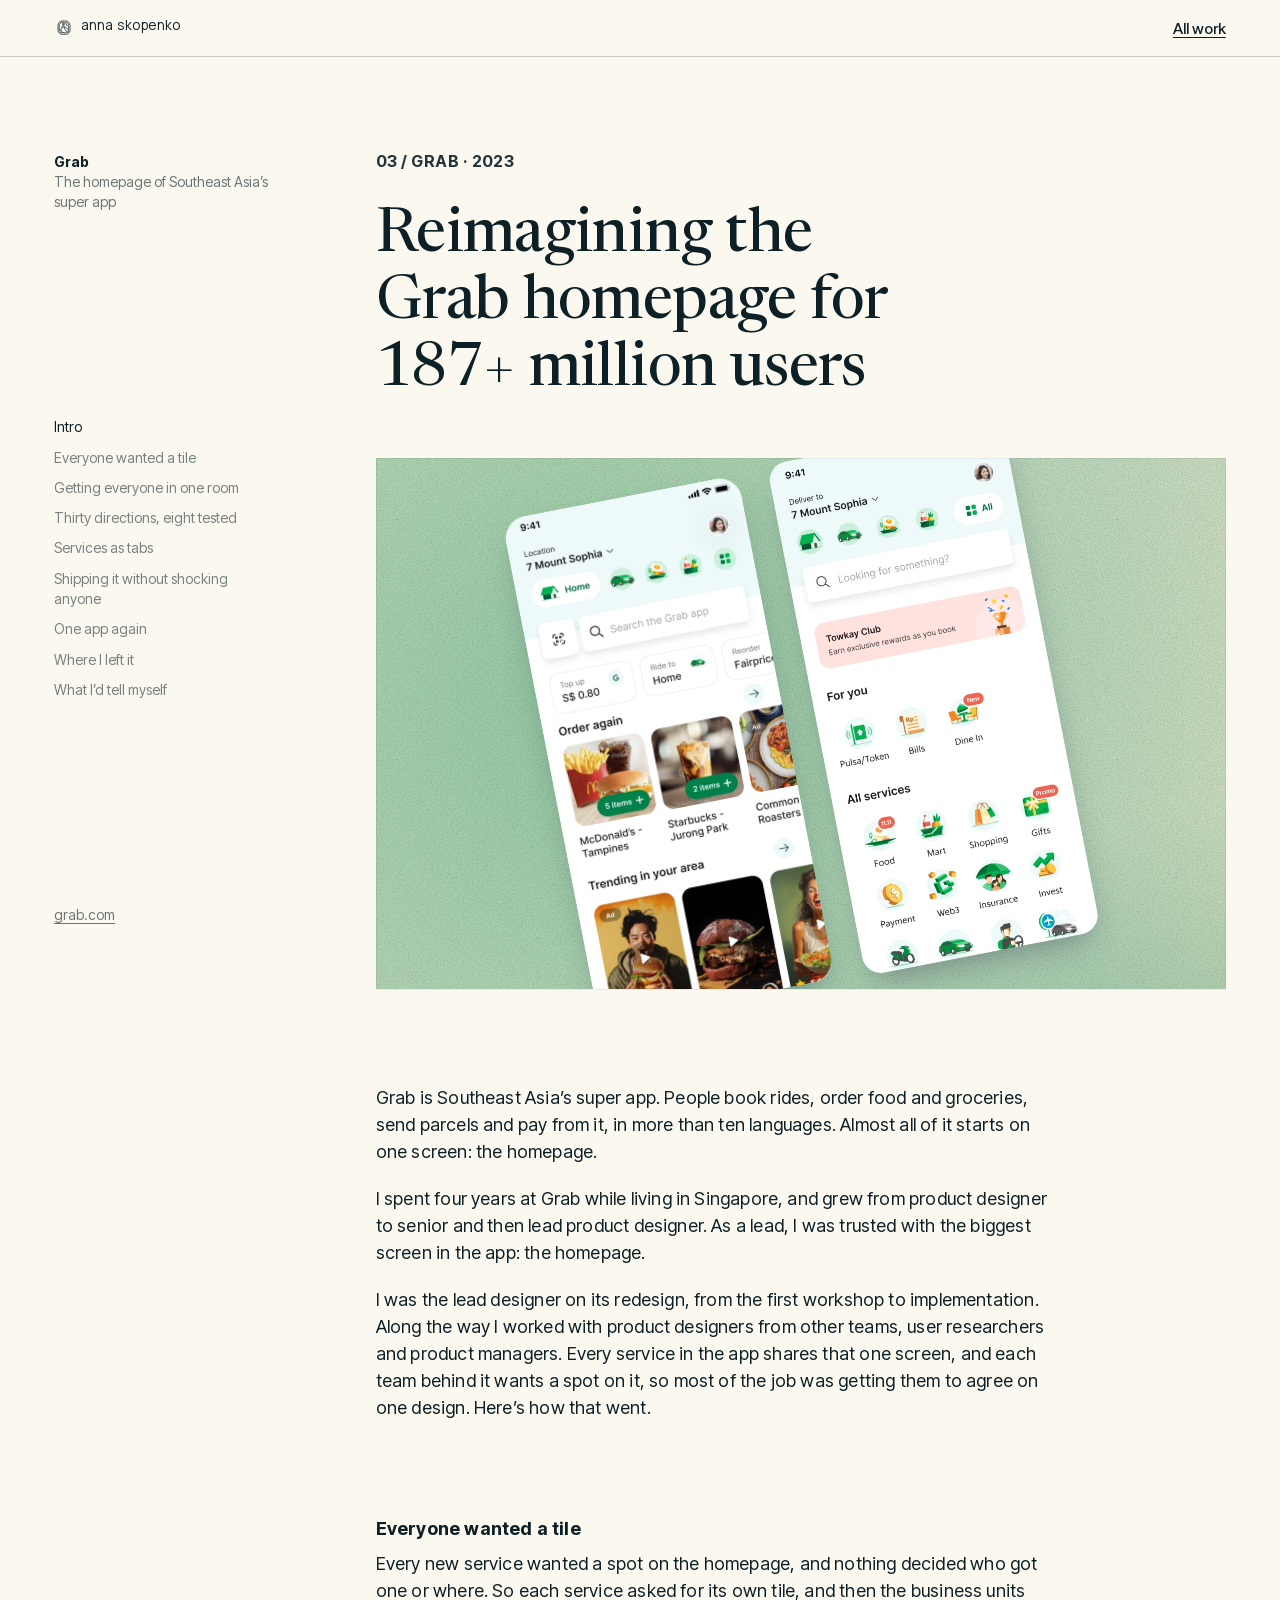
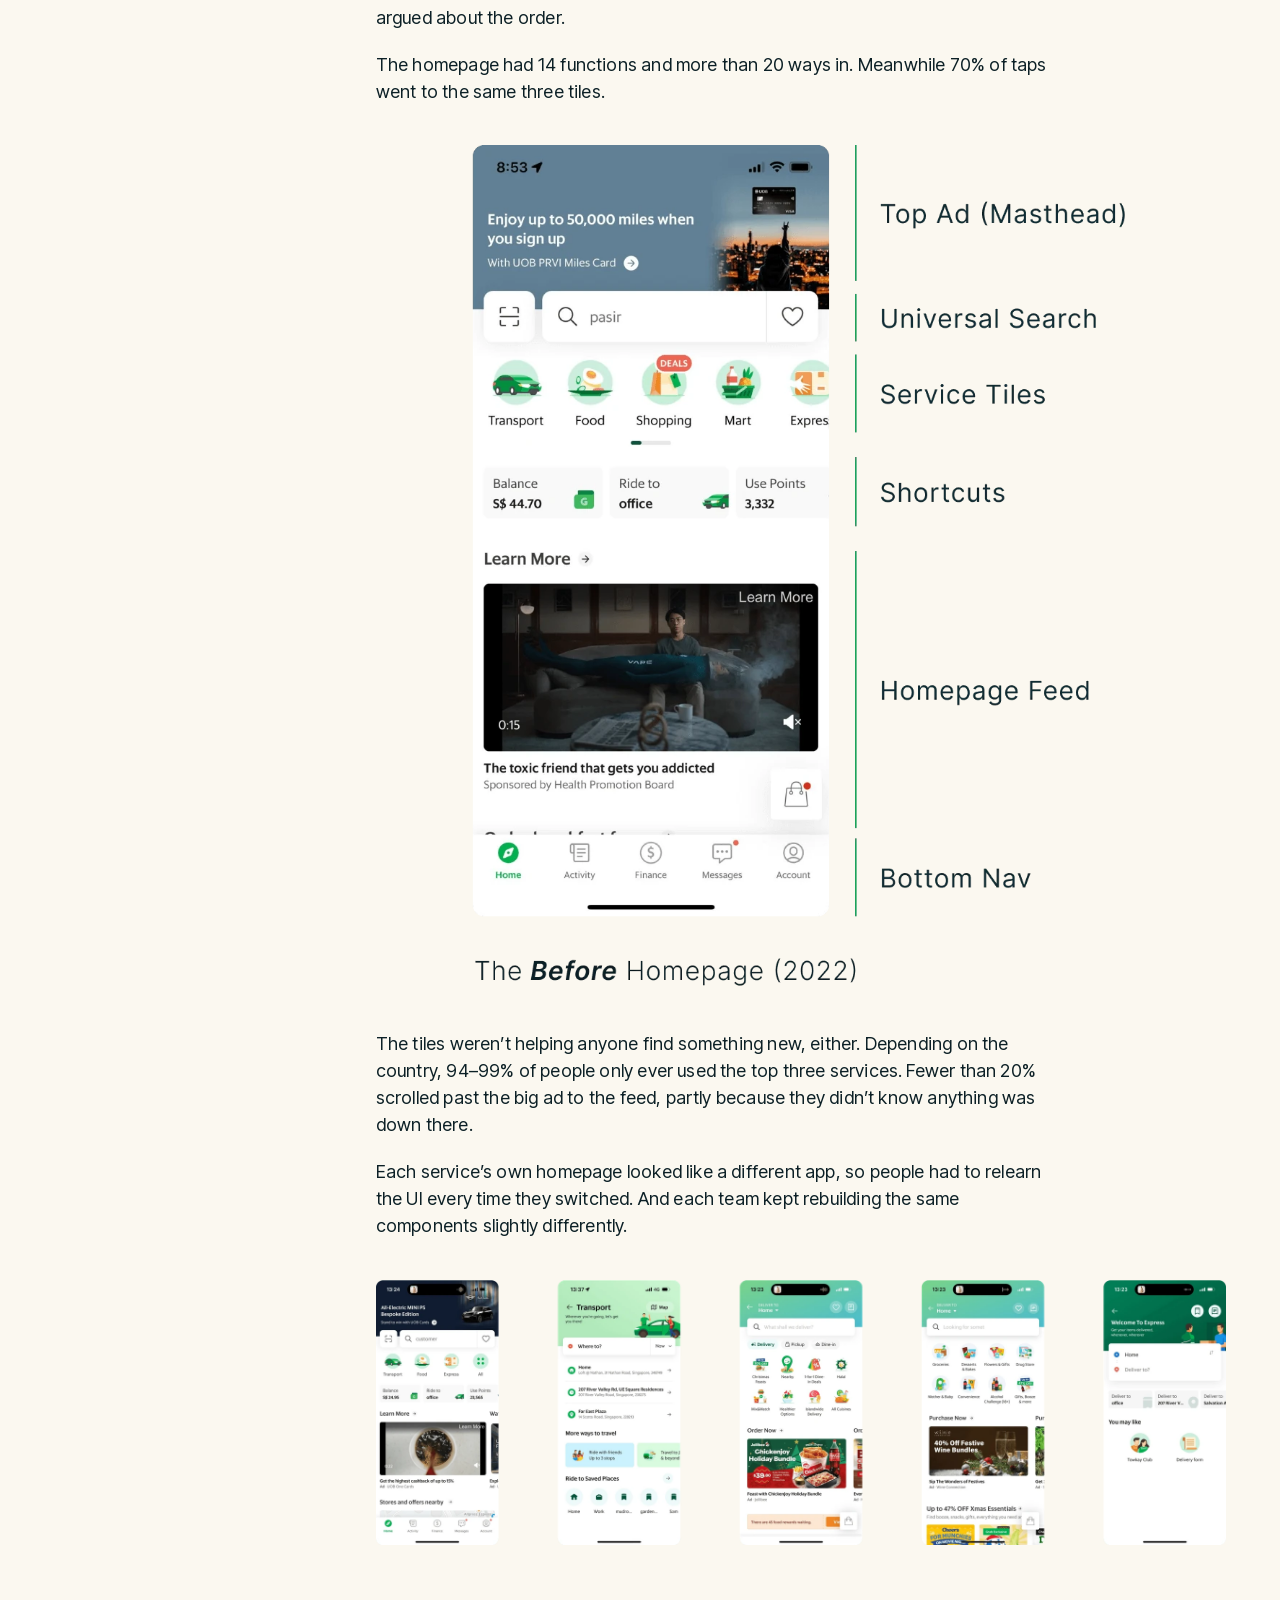
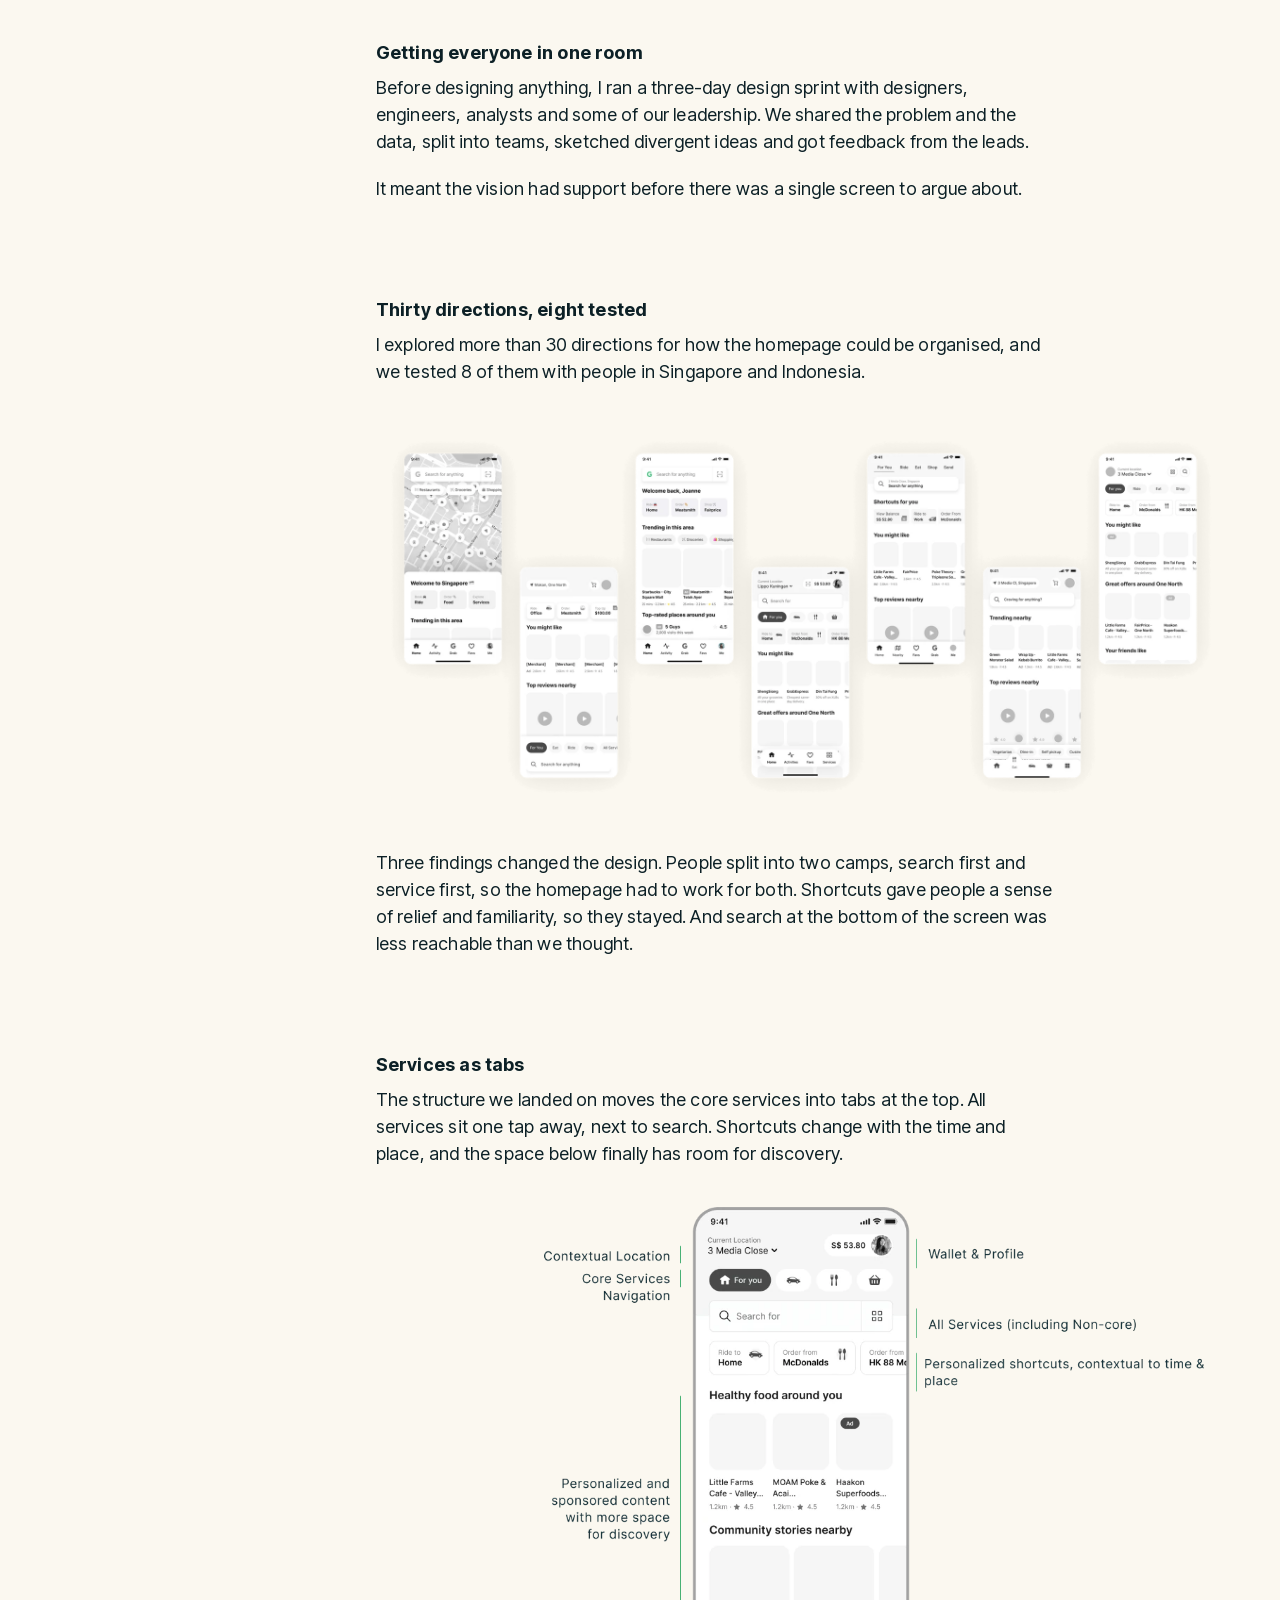
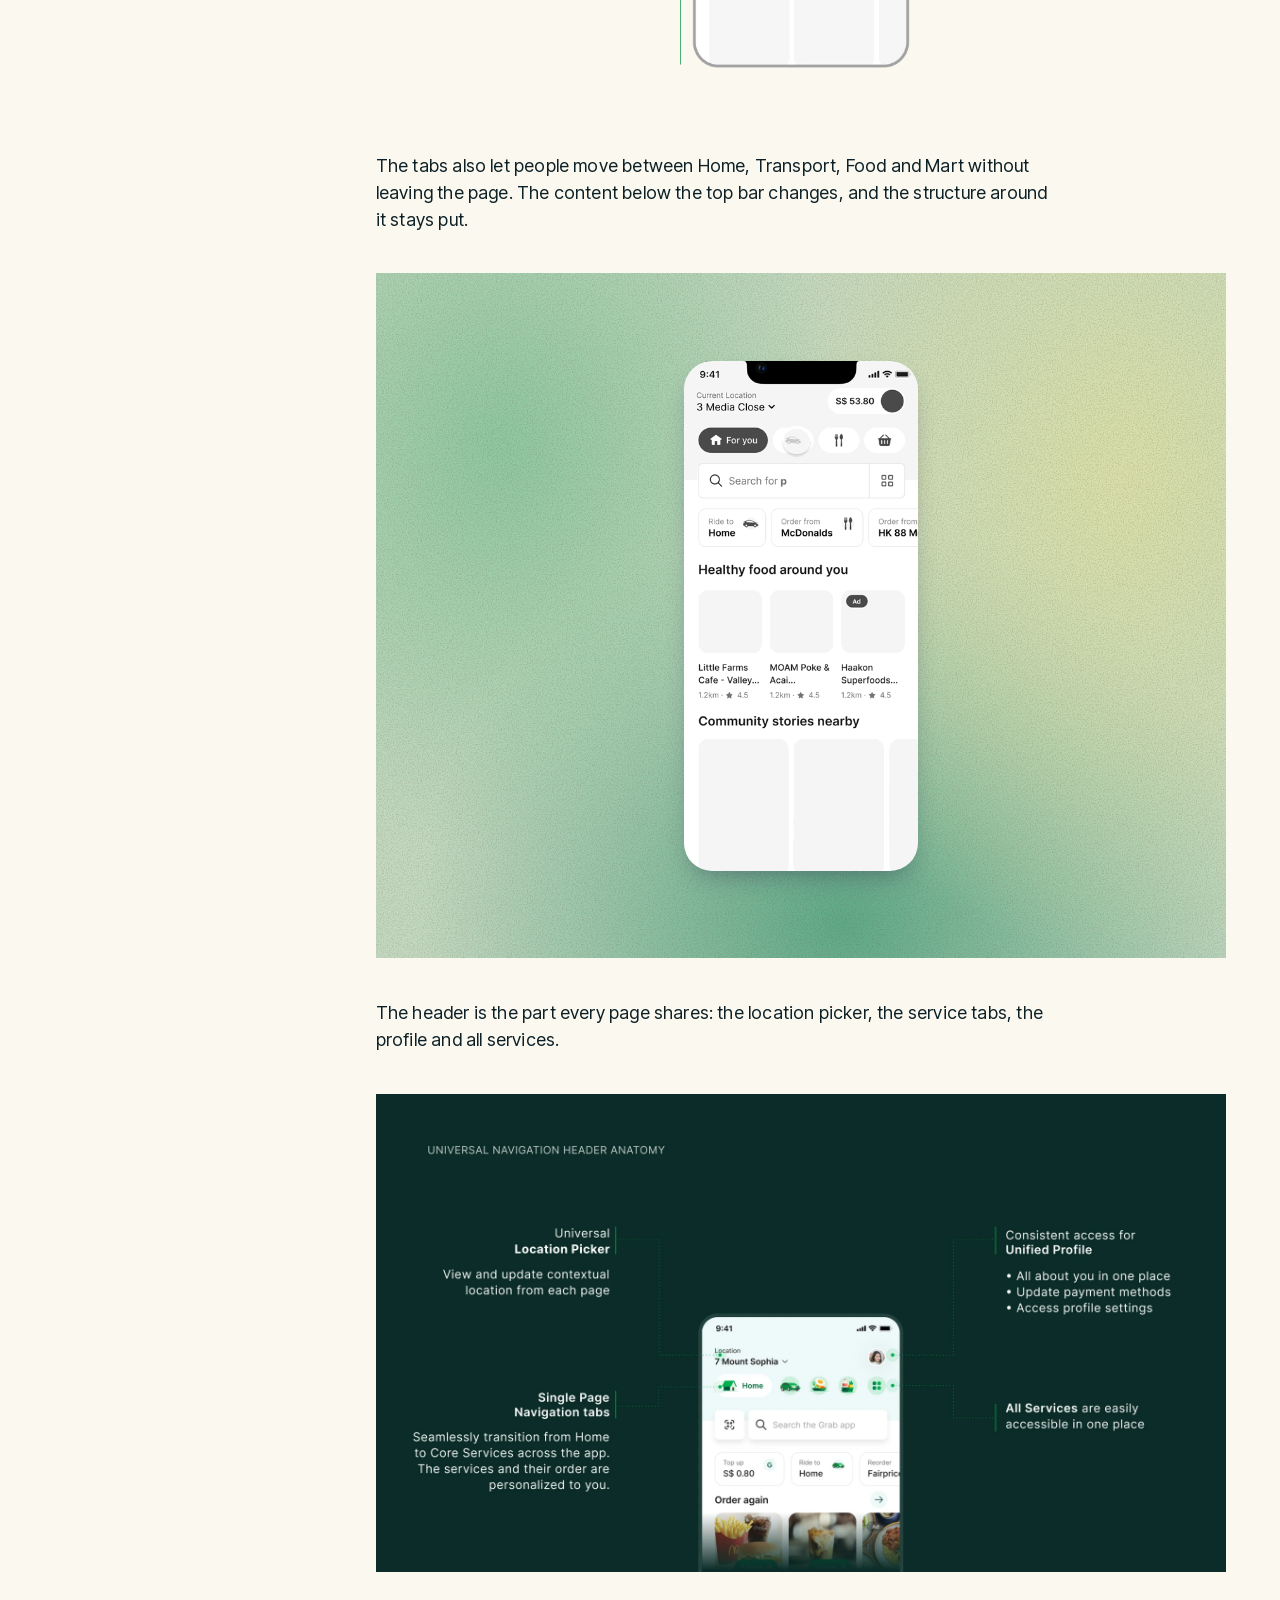
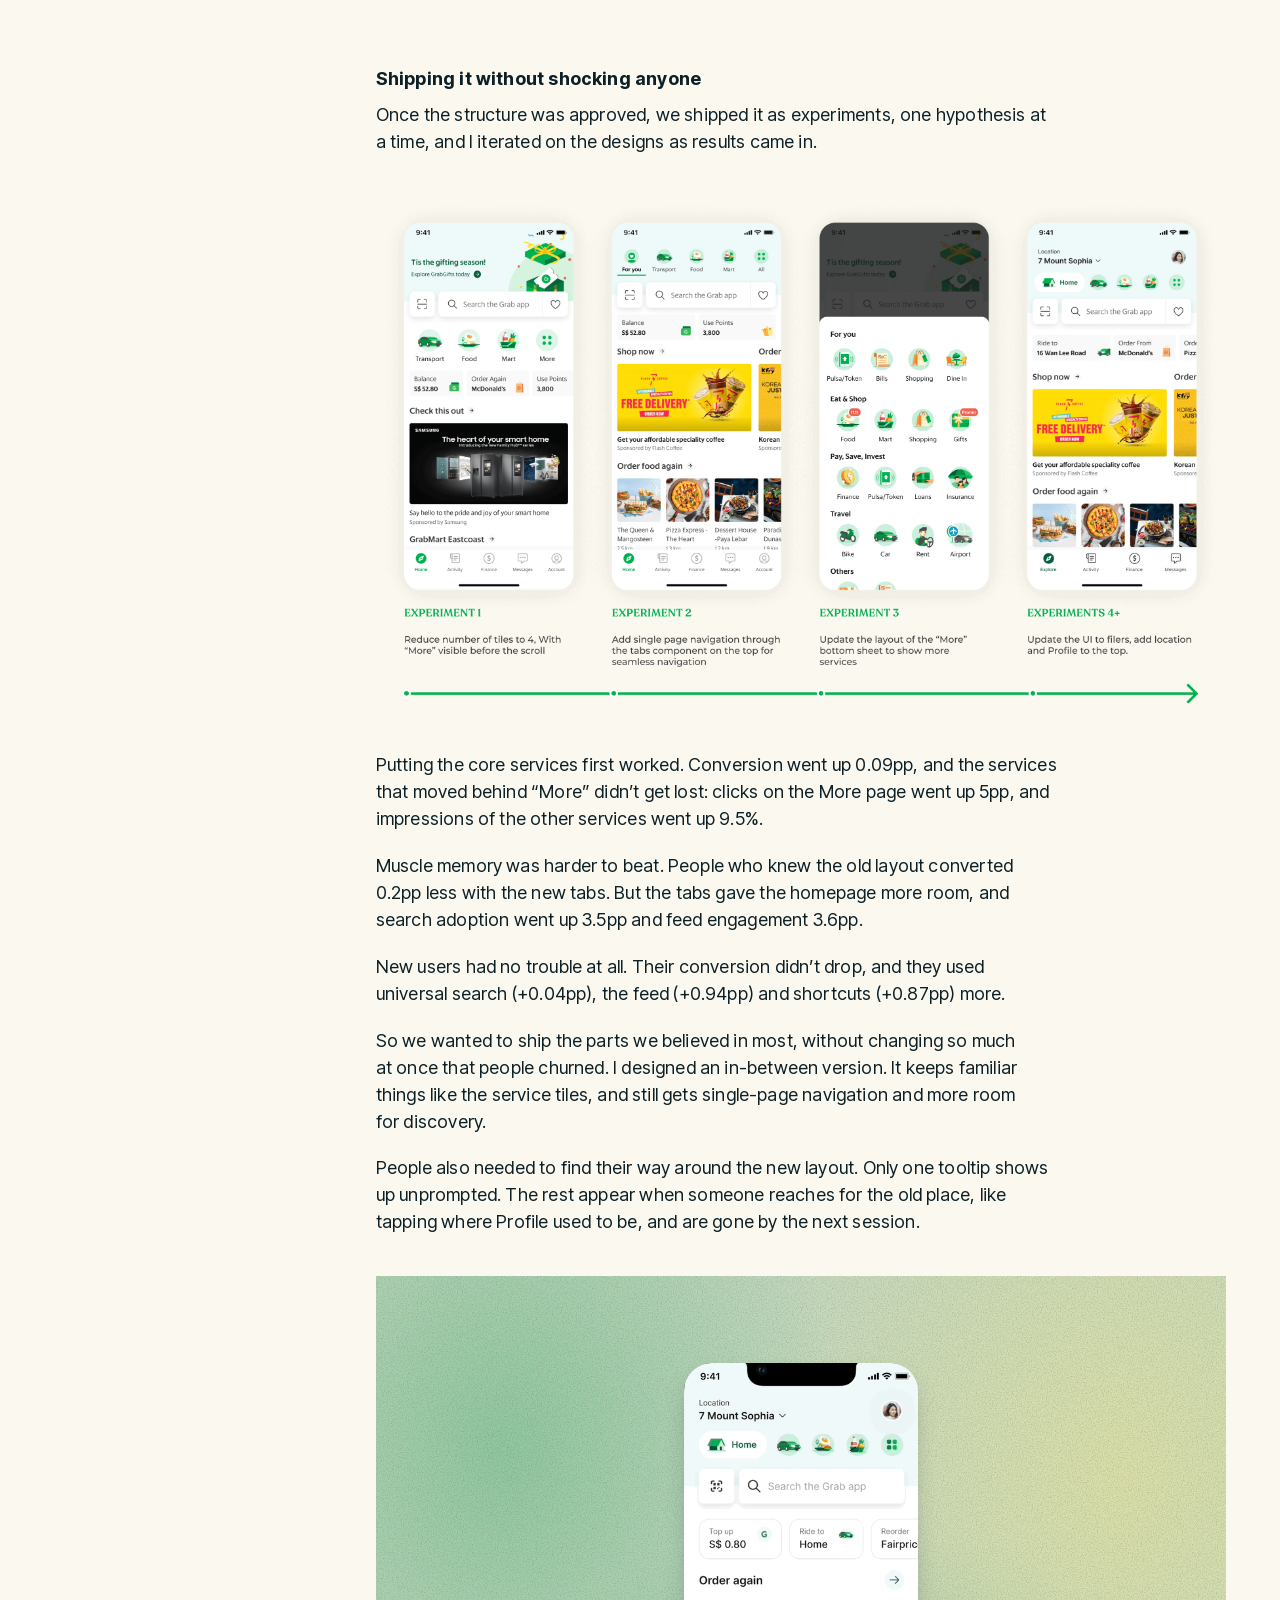
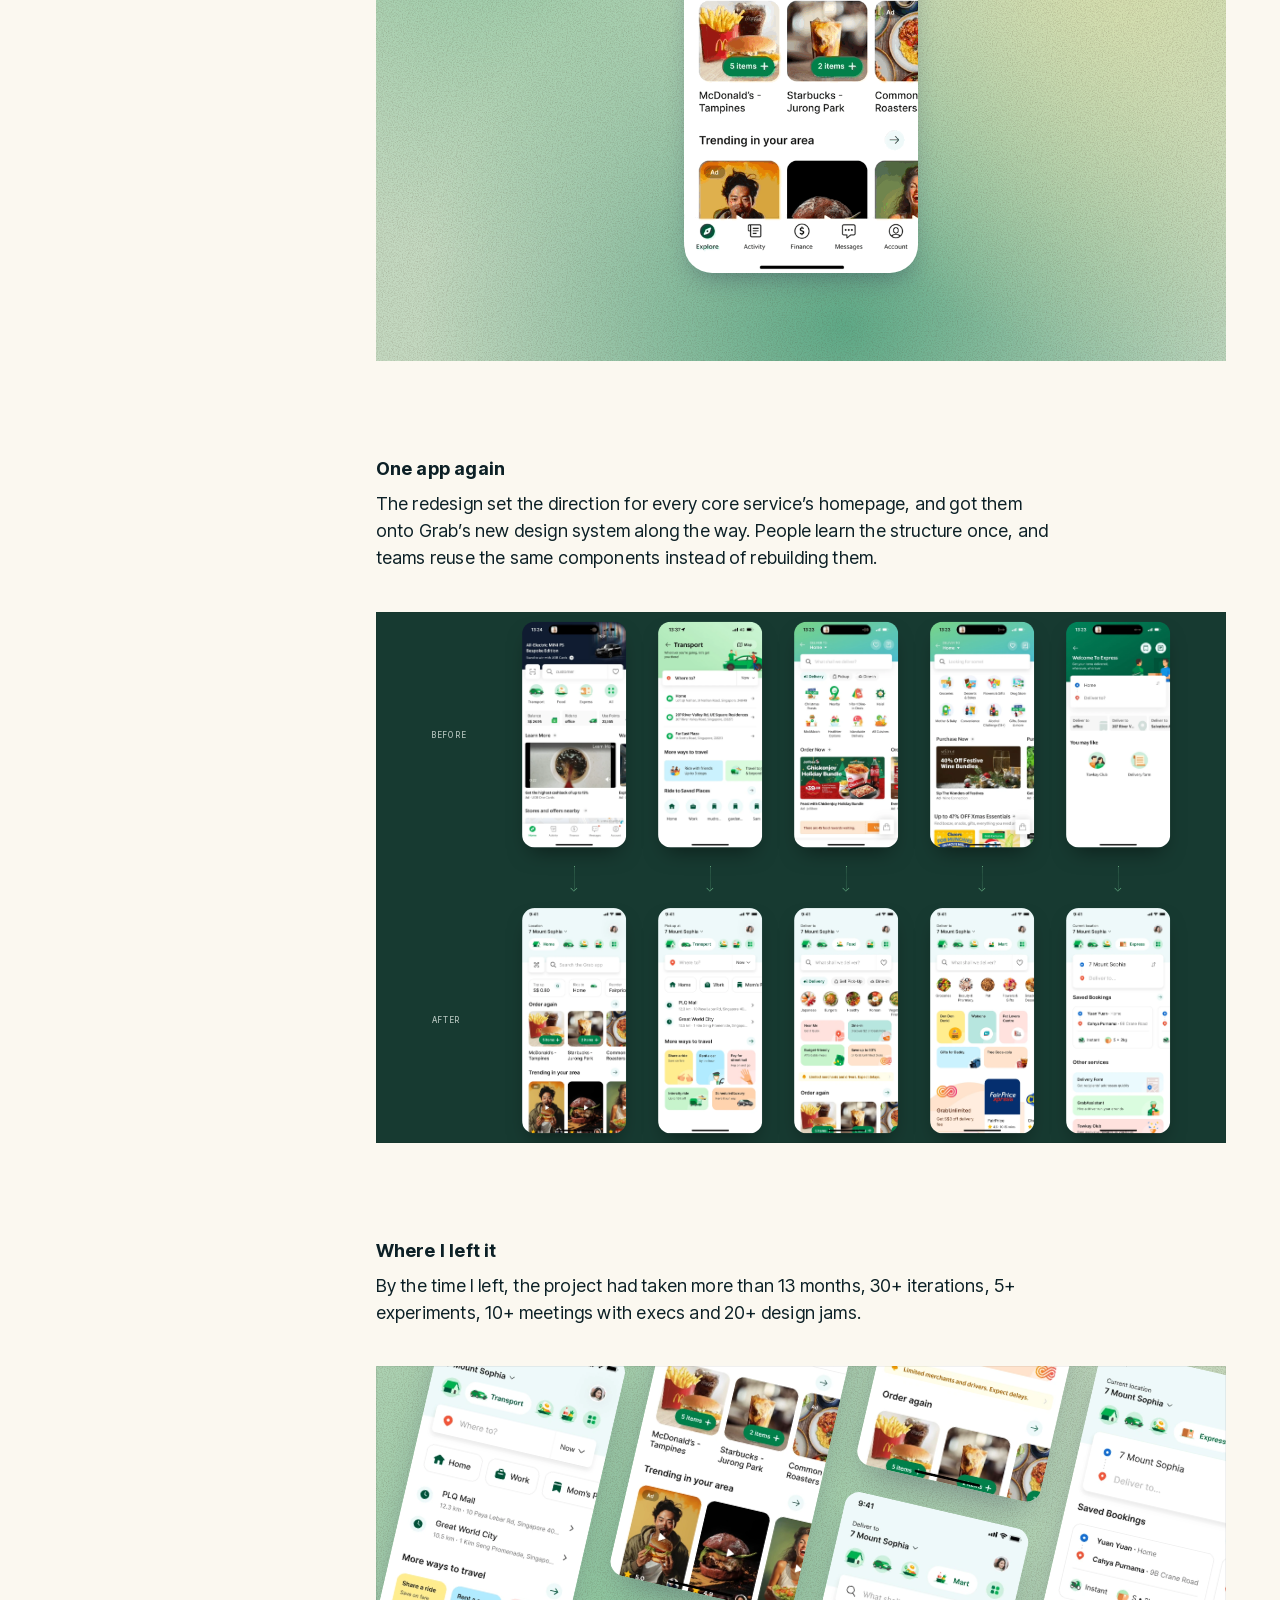
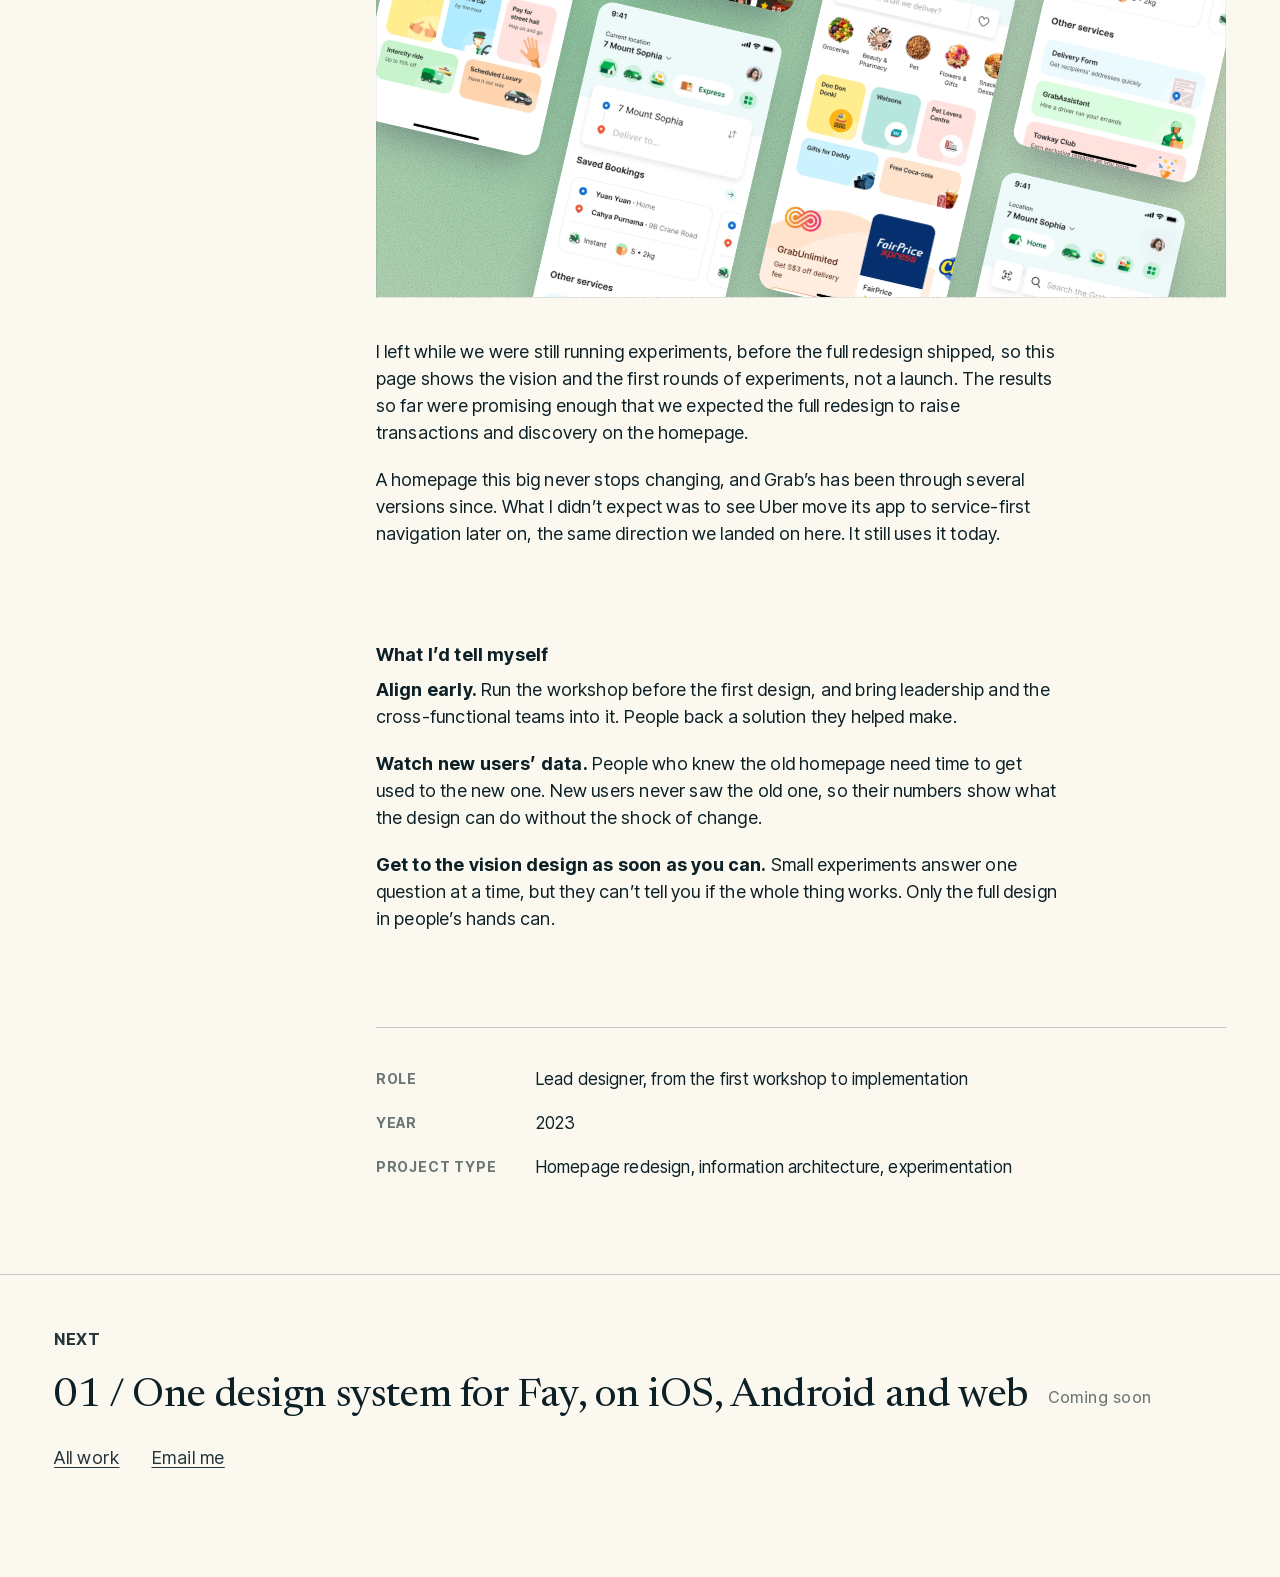
==== commit 83075d27: "Faster loading: WebP images at the same sharpness, and preload what the hero needs Co-Authored-By: C" ====
--- a/work/grab.html
+++ b/work/grab.html
@@ -73,14 +73,14 @@
           <p>The homepage had 14 functions and more than 20 ways in. Meanwhile 70% of taps went to the same three tiles.</p>
         </div>
         <figure class="cs-figure">
-          <img src="grab/before.png" alt="The homepage before the redesign, labelled: top ad, universal search, service tiles, shortcuts, homepage feed and bottom nav" loading="lazy">
+          <img src="grab/before.webp" alt="The homepage before the redesign, labelled: top ad, universal search, service tiles, shortcuts, homepage feed and bottom nav" loading="lazy">
         </figure>
         <div class="cs-prose">
           <p>The tiles weren’t helping anyone find something new, either. Depending on the country, 94–99% of people only ever used the top three services. Fewer than 20% scrolled past the big ad to the feed, partly because they didn’t know anything was down there.</p>
           <p>Each service’s own homepage looked like a different app, so people had to relearn the UI every time they switched. And each team kept rebuilding the same components slightly differently.</p>
         </div>
         <figure class="cs-figure">
-          <img src="grab/consistency-before.png" alt="Five Grab service homepages before the redesign, each with its own layout and patterns" loading="lazy">
+          <img src="grab/consistency-before.webp" alt="Five Grab service homepages before the redesign, each with its own layout and patterns" loading="lazy">
         </figure>
       </section>
 
@@ -98,7 +98,7 @@
           <p>I explored more than 30 directions for how the homepage could be organised, and we tested 8 of them with people in Singapore and Indonesia.</p>
         </div>
         <figure class="cs-figure">
-          <img src="grab/explorations.png" alt="Six of the explored homepage concepts in grey: map-first, search-first, services in the bottom nav and others" loading="lazy">
+          <img src="grab/explorations.webp" alt="Six of the explored homepage concepts in grey: map-first, search-first, services in the bottom nav and others" loading="lazy">
         </figure>
         <div class="cs-prose">
           <p>Three findings changed the design. People split into two camps, search first and service first, so the homepage had to work for both. Shortcuts gave people a sense of relief and familiarity, so they stayed. And search at the bottom of the screen was less reachable than we thought.</p>
@@ -111,7 +111,7 @@
           <p>The structure we landed on moves the core services into tabs at the top. All services sit one tap away, next to search. Shortcuts change with the time and place, and the space below finally has room for discovery.</p>
         </div>
         <figure class="cs-figure">
-          <img src="grab/final-ia.png" alt="The final homepage structure, labelled: contextual location, core services navigation, wallet and profile, all services, personalised shortcuts, and personalised and sponsored content" loading="lazy">
+          <img src="grab/final-ia.webp" alt="The final homepage structure, labelled: contextual location, core services navigation, wallet and profile, all services, personalised shortcuts, and personalised and sponsored content" loading="lazy">
         </figure>
         <div class="cs-prose">
           <p>The tabs also let people move between Home, Transport, Food and Mart without leaving the page. The content below the top bar changes, and the structure around it stays put.</p>
@@ -123,7 +123,7 @@
           <p>The header is the part every page shares: the location picker, the service tabs, the profile and all services.</p>
         </div>
         <figure class="cs-figure">
-          <img src="grab/header-anatomy.png" alt="The universal navigation header, labelled: a location picker you can change from any page, single-page navigation tabs personalised to you, one place for your profile and payment methods, and all services in one place" loading="lazy">
+          <img src="grab/header-anatomy.webp" alt="The universal navigation header, labelled: a location picker you can change from any page, single-page navigation tabs personalised to you, one place for your profile and payment methods, and all services in one place" loading="lazy">
         </figure>
       </section>
 
--- a/styles.css
+++ b/styles.css
@@ -195,11 +195,7 @@
   margin: 0;
   list-style: none;
 }
-.tag--caps { text-transform: uppercase; }
-/* In a Coming soon tag's place once a case study is live: same size, inked so it reads as the way in */
-.tag.tag--link { background: var(--ink); color: var(--bg); text-decoration: none; transition: opacity 150ms ease-out; }
-@media (hover: hover) { .case:hover .tag.tag--link { opacity: 0.85; } }
-.tag {
+.tag--caps { text-transform: uppercase; }.tag {
   padding: 6px 8px;
   background: var(--tag-bg);
   font-size: 16px;
@@ -217,6 +213,8 @@
   place-items: center;
   overflow: hidden;
   isolation: isolate;
+  /* The paper ends on a ruled line, drawn like the top edge: a major and a minor line together */
+  box-shadow: inset 0 -1px 0 var(--grid-line-major), inset 0 -1px 0 var(--grid-line);
 }
 
 /* Grid paper: paper grain, a major line every five cells, a minor line every cell.
@@ -539,16 +537,47 @@
 .case-title { font-size: clamp(39px, calc(58 * var(--u)), 58px); }
 .case-title a { text-decoration: none; }
 a.case-media { display: block; }
-/* A live case study: the title's link covers the whole row, and hovering the row underlines the
-   title and lifts the phones a little */
+/* A case study still to come carries a small rubber stamp instead of a tag: the hero's ink, tilted,
+   sized to the tag it replaced */
+.soon {
+  width: 150px; /* 250 units wide: the lettering stays the size it was at 132px / 220 */
+  height: auto;
+  margin-block: -6px;
+  rotate: -5deg;
+  color: oklch(0.45 0.13 258);
+  opacity: 0.92;
+  overflow: visible;
+  font: 700 23px var(--sans);
+  letter-spacing: 3px;
+}
+/* A live case study: the title's link covers the whole row and ends in a drawn hairline arrow, the
+   same weight as the hover underline, which is the cue on touch too. Hovering the row underlines the
+   title, draws the arrow's line a little longer and lifts the phones a little */
 .case:has(.case-title a) { position: relative; }
 .case-title a::after { content: ""; position: absolute; inset: 0; }
+.case-arrow {
+  width: 0.83em;
+  height: 0.39em;
+  margin-inline-start: 0.3em;
+  overflow: visible;
+  fill: none;
+  stroke: currentColor;
+  stroke-width: 1.5;
+  stroke-linecap: round;
+  stroke-linejoin: round;
+}
+.case-arrow-shaft { transform-box: view-box; transform-origin: 1px 9px; transition: scale 300ms cubic-bezier(0.23, 1, 0.32, 1); }
+.case-arrow-head { transition: translate 300ms cubic-bezier(0.23, 1, 0.32, 1); }
 .case-media .tile-phones { transition: scale 300ms cubic-bezier(0.23, 1, 0.32, 1); }
 @media (hover: hover) {
   .case:has(.case-title a):hover .case-title a { text-decoration: underline; text-decoration-thickness: 1px; text-underline-offset: 0.12em; }
+  .case:has(.case-title a):hover .case-arrow-shaft { scale: 1.2 1; }
+  .case:has(.case-title a):hover .case-arrow-head { translate: 7px 0; }
   .case:has(.case-title a):hover .tile-phones { scale: 1.03; }
 }
-@media (prefers-reduced-motion: reduce) { .case-media .tile-phones { transition: none; } }
+.case:has(.case-title a:focus-visible) .case-arrow-shaft { scale: 1.2 1; }
+.case:has(.case-title a:focus-visible) .case-arrow-head { translate: 7px 0; }
+@media (prefers-reduced-motion: reduce) { .case-arrow-shaft, .case-arrow-head, .case-media .tile-phones { transition: none; } }
 .case-status { display: flex; flex-wrap: wrap; align-items: center; justify-content: space-between; gap: 16px; }
 
 .case-media {
@@ -597,8 +626,8 @@
   inset: 0;
   background: #5f48f6;
   opacity: 0.55;
-  -webkit-mask: url("assets/work/iris-blueprint.png") center / contain no-repeat;
-  mask: url("assets/work/iris-blueprint.png") center / contain no-repeat;
+  -webkit-mask: url("assets/work/iris-blueprint.webp") center / contain no-repeat;
+  mask: url("assets/work/iris-blueprint.webp") center / contain no-repeat;
 }
 /* Measured so the 3D mark lands on its drawing */
 .iris-mark {
@@ -741,6 +770,45 @@
   .contact-links a:hover { text-decoration-color: transparent; }
 }
 
+/* Live: the stamp and its P.S. as one pair under the headline, the links on the right
+   (decided 2026-11-02 from lab/signoff.html; see design/decisions/hero.md) */
+.contact-head { display: flex; flex-direction: column; gap: 56px; }
+.signoff-pair { --size: 210px; --tilt: -6deg; display: flex; flex-wrap: wrap; align-items: center; gap: 28px; }
+.signoff-pair .signoff-ps { max-width: 30ch; }
+/* On phones the links come first and the stamp signs off below them */
+@media (max-width: 860px) {
+  .contact-head { display: contents; }
+  .signoff-pair { order: 1; margin-top: 24px; }
+}
+
+/* The stamp at the end, pressed onto the contact block by signoff.js: placed from
+   data/signoff.config.json, its P.S. beside it. The ink multiplies, so type stays legible through it */
+.contact { position: relative; }
+.signoff { position: absolute; display: flex; align-items: center; gap: var(--gap, 18px); width: max-content; }
+.signoff--left { flex-direction: row-reverse; text-align: right; }
+.signoff--below { flex-direction: column; text-align: center; }
+.signoff--above { flex-direction: column-reverse; text-align: center; }
+.signoff-stamp { display: block; flex: none; width: var(--size, 210px); line-height: 0; opacity: var(--ink, 0.86); }
+.signoff-stamp svg { display: block; width: 100%; height: auto; rotate: var(--tilt, -6deg); }
+.signoff[data-overprint] .signoff-stamp { mix-blend-mode: multiply; }
+.signoff-ps { margin: 0; max-width: 30ch; font-size: 15px; line-height: 1.45; opacity: 0.8; }
+.signoff-ps a { text-decoration-thickness: 1px; text-underline-offset: 0.2em; }
+/* Or a column of its own: headline, then the links, then the stamp with its P.S. */
+/* Shared lines: all three columns start together, the links drop to the P.S.'s last line, and the
+   stamp and its P.S. share one left edge, flush with the right margin */
+.contact-grid--signoff { grid-template-columns: minmax(0, 5fr) minmax(0, 4fr) minmax(0, 3fr); }
+.contact-grid--signoff .contact-side { justify-content: space-between; }
+.signoff--column { position: static; width: auto; align-self: start; justify-self: stretch; align-items: flex-start; text-align: left; }
+.signoff--column .signoff-stamp { width: min(var(--size), 100%); }
+.signoff--column .signoff-ps { max-width: none; }
+/* Or two: what's next on the left, the stamp and its P.S. on the right half */
+.contact-main { display: flex; flex-direction: column; gap: 40px; }
+.contact-grid--pair .signoff--column { justify-self: end; width: min(var(--size), 100%); }
+.contact-grid--pair .signoff-stamp { width: 100%; }
+@media (max-width: 860px) {
+  .signoff { position: static; flex-direction: row; flex-wrap: wrap; text-align: left; margin-top: 56px; width: auto; }
+}
+
 /* ---------- Case study page ---------- */
 
 .cs-bar { border-bottom: var(--hairline) solid var(--rule); }
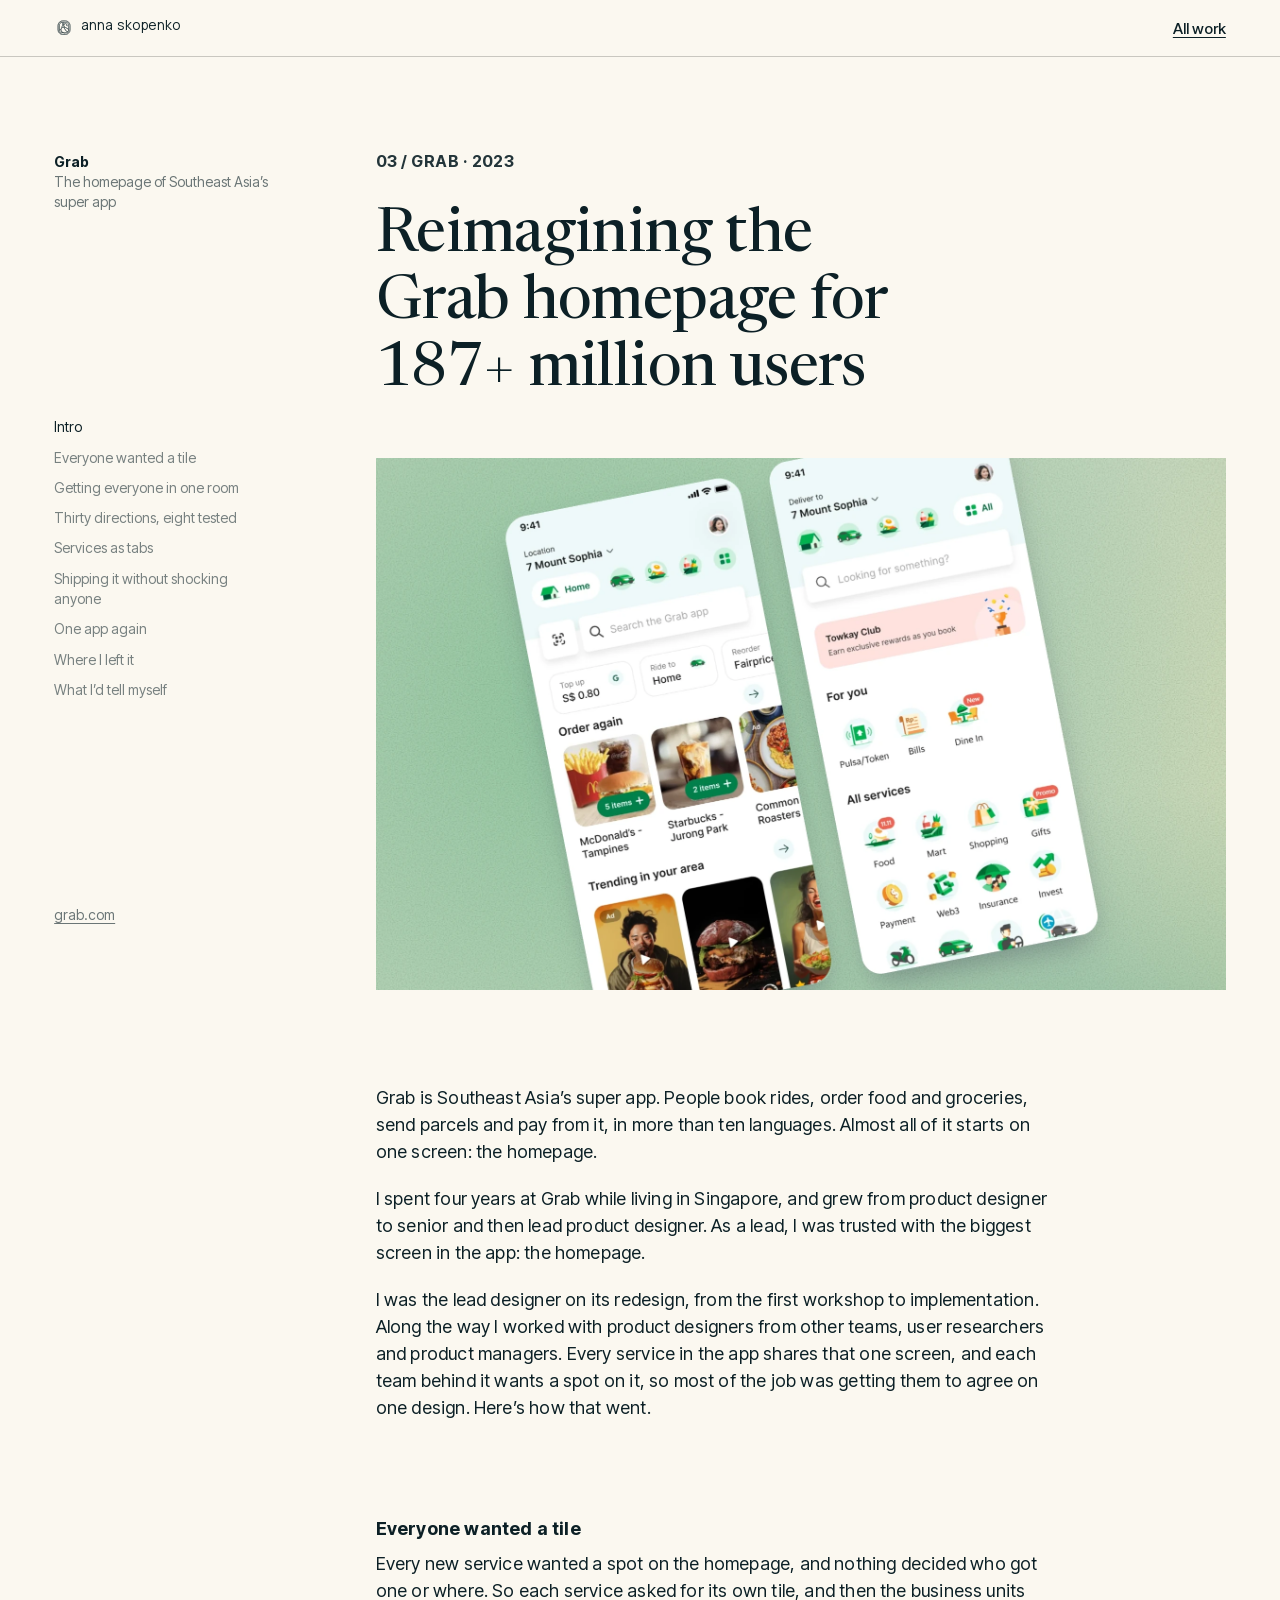
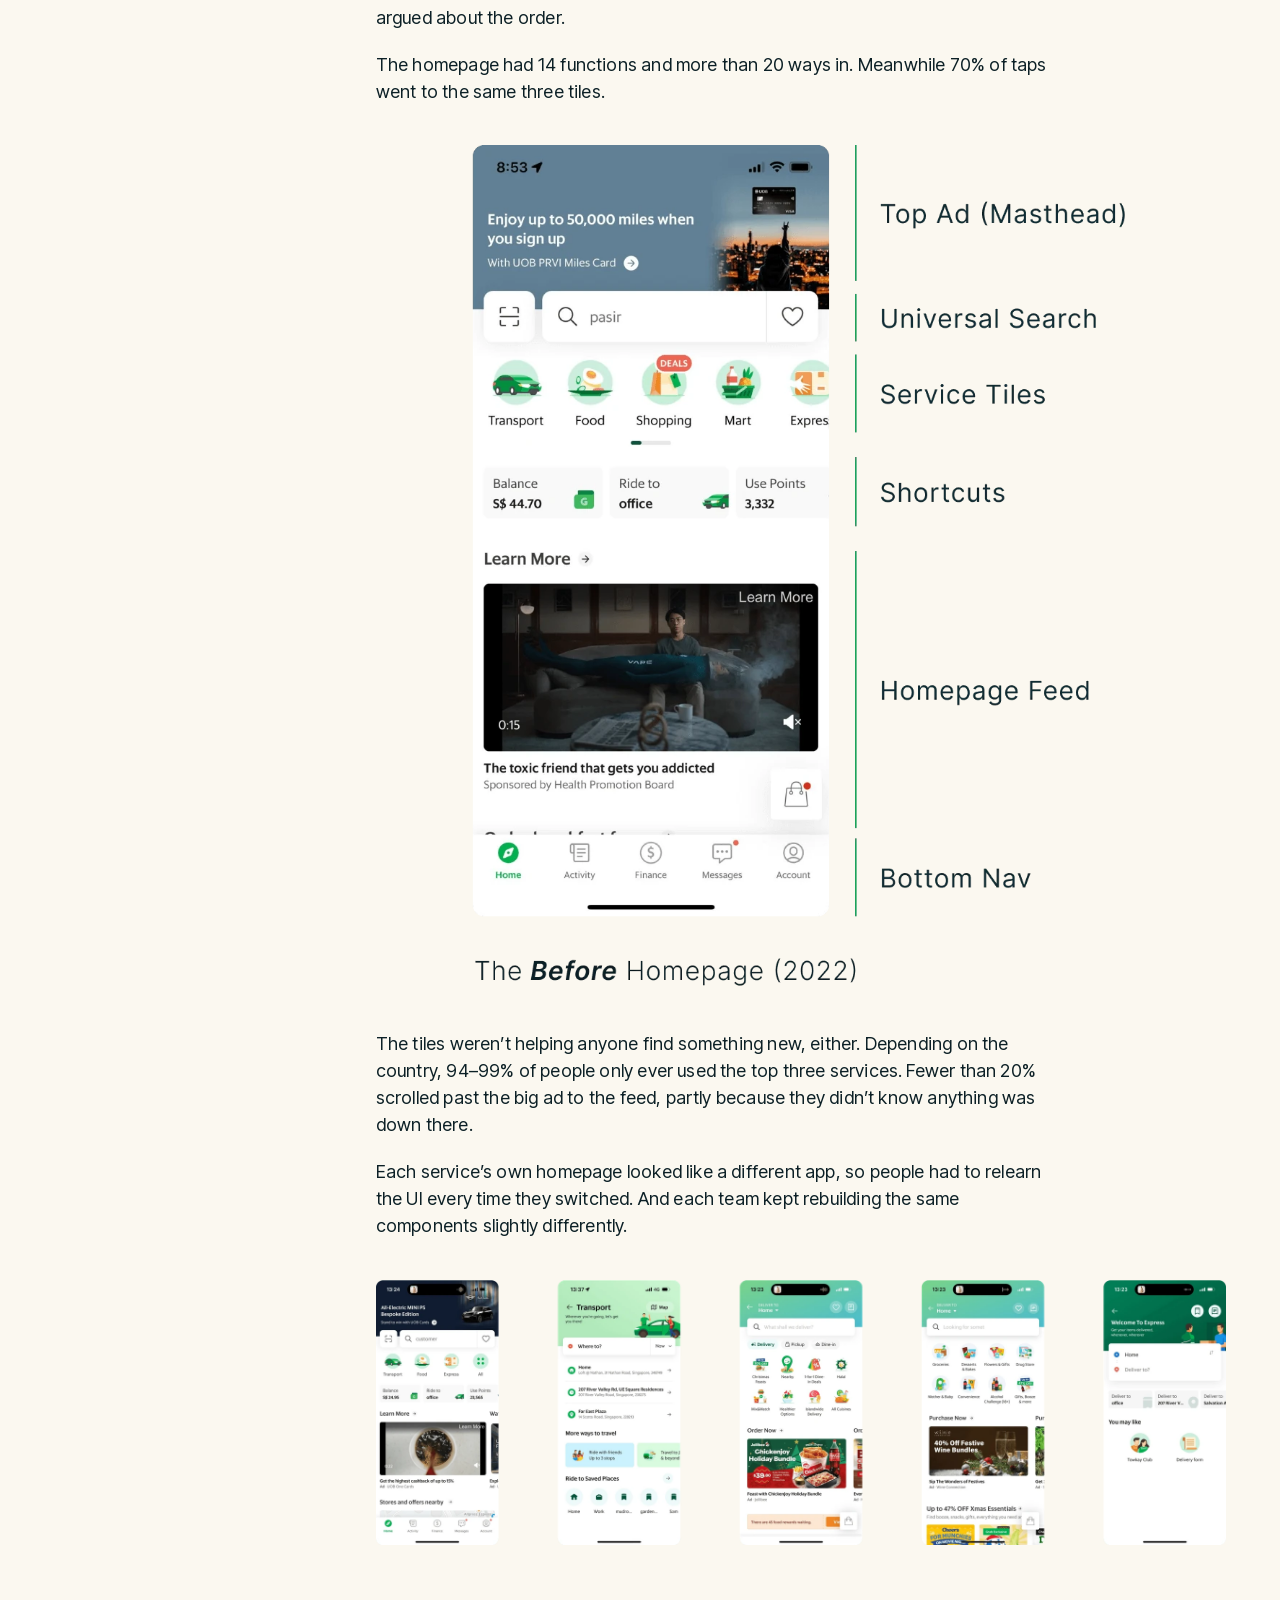
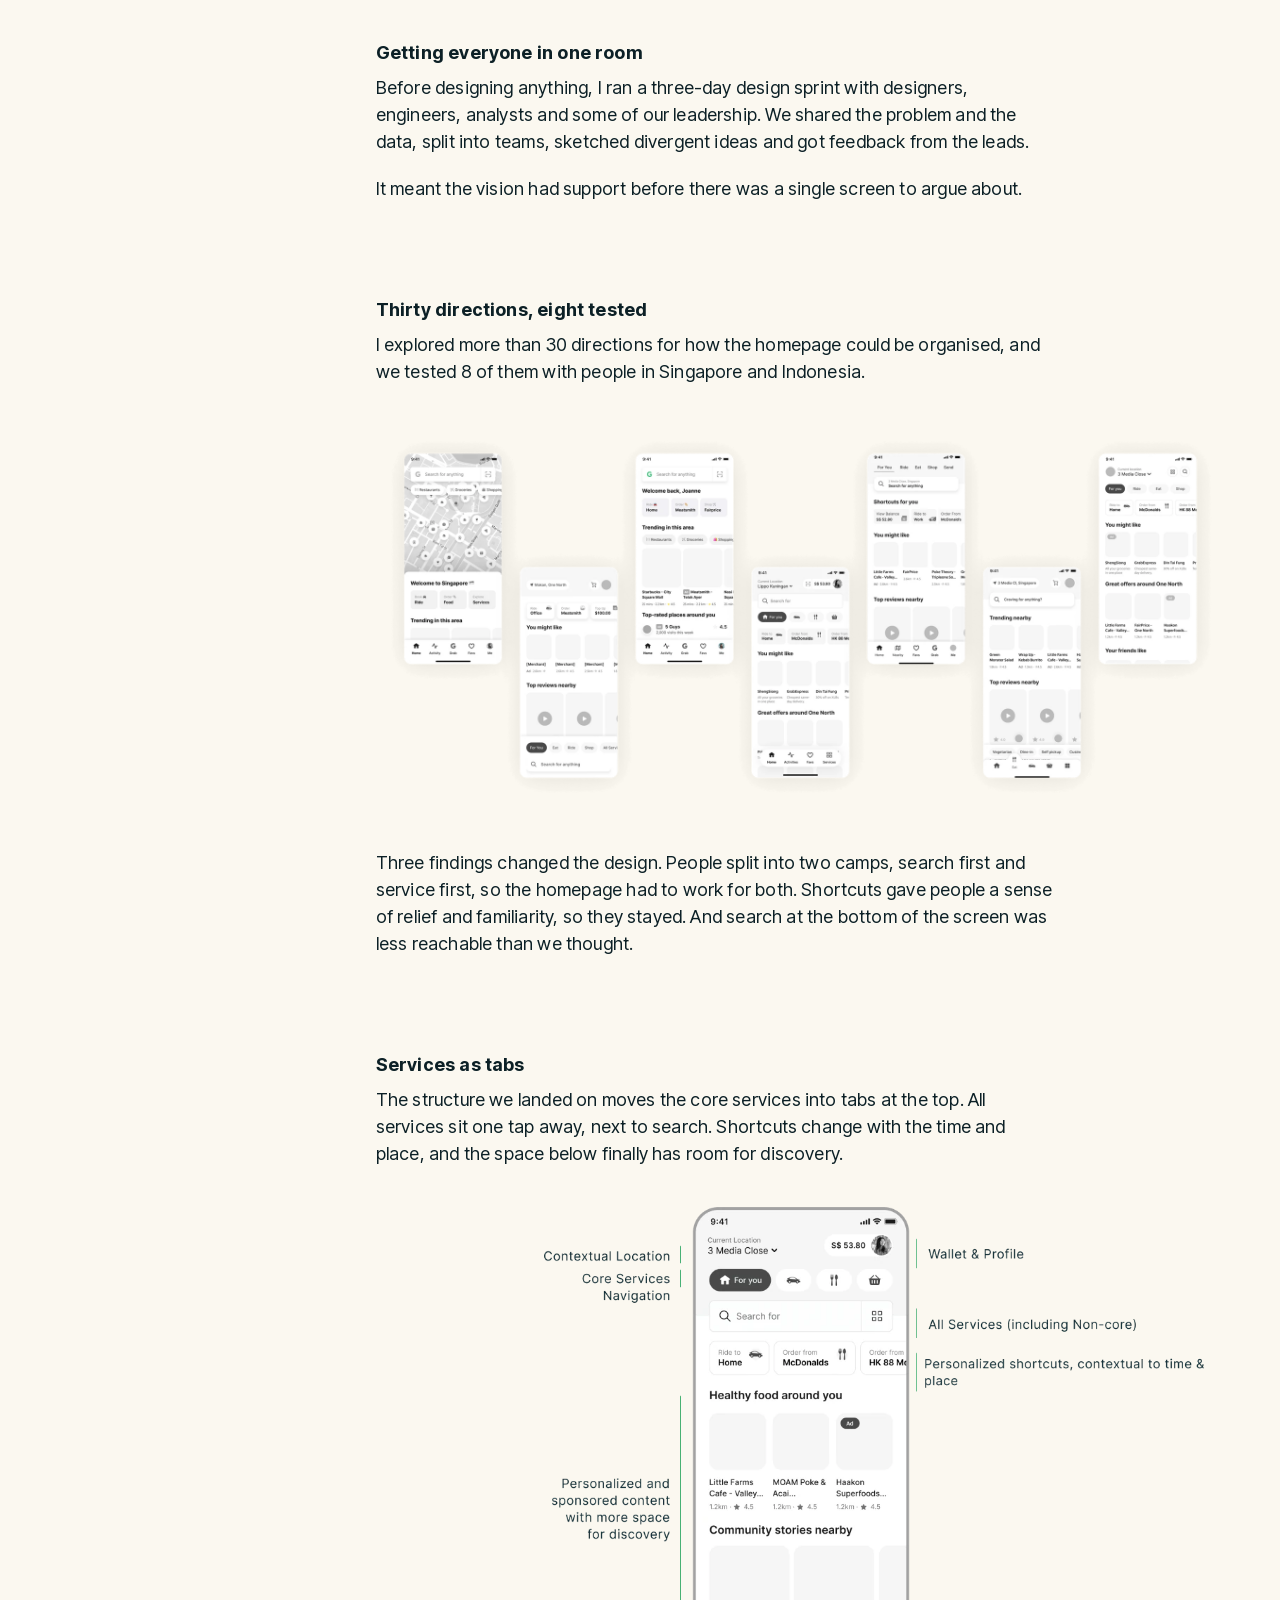
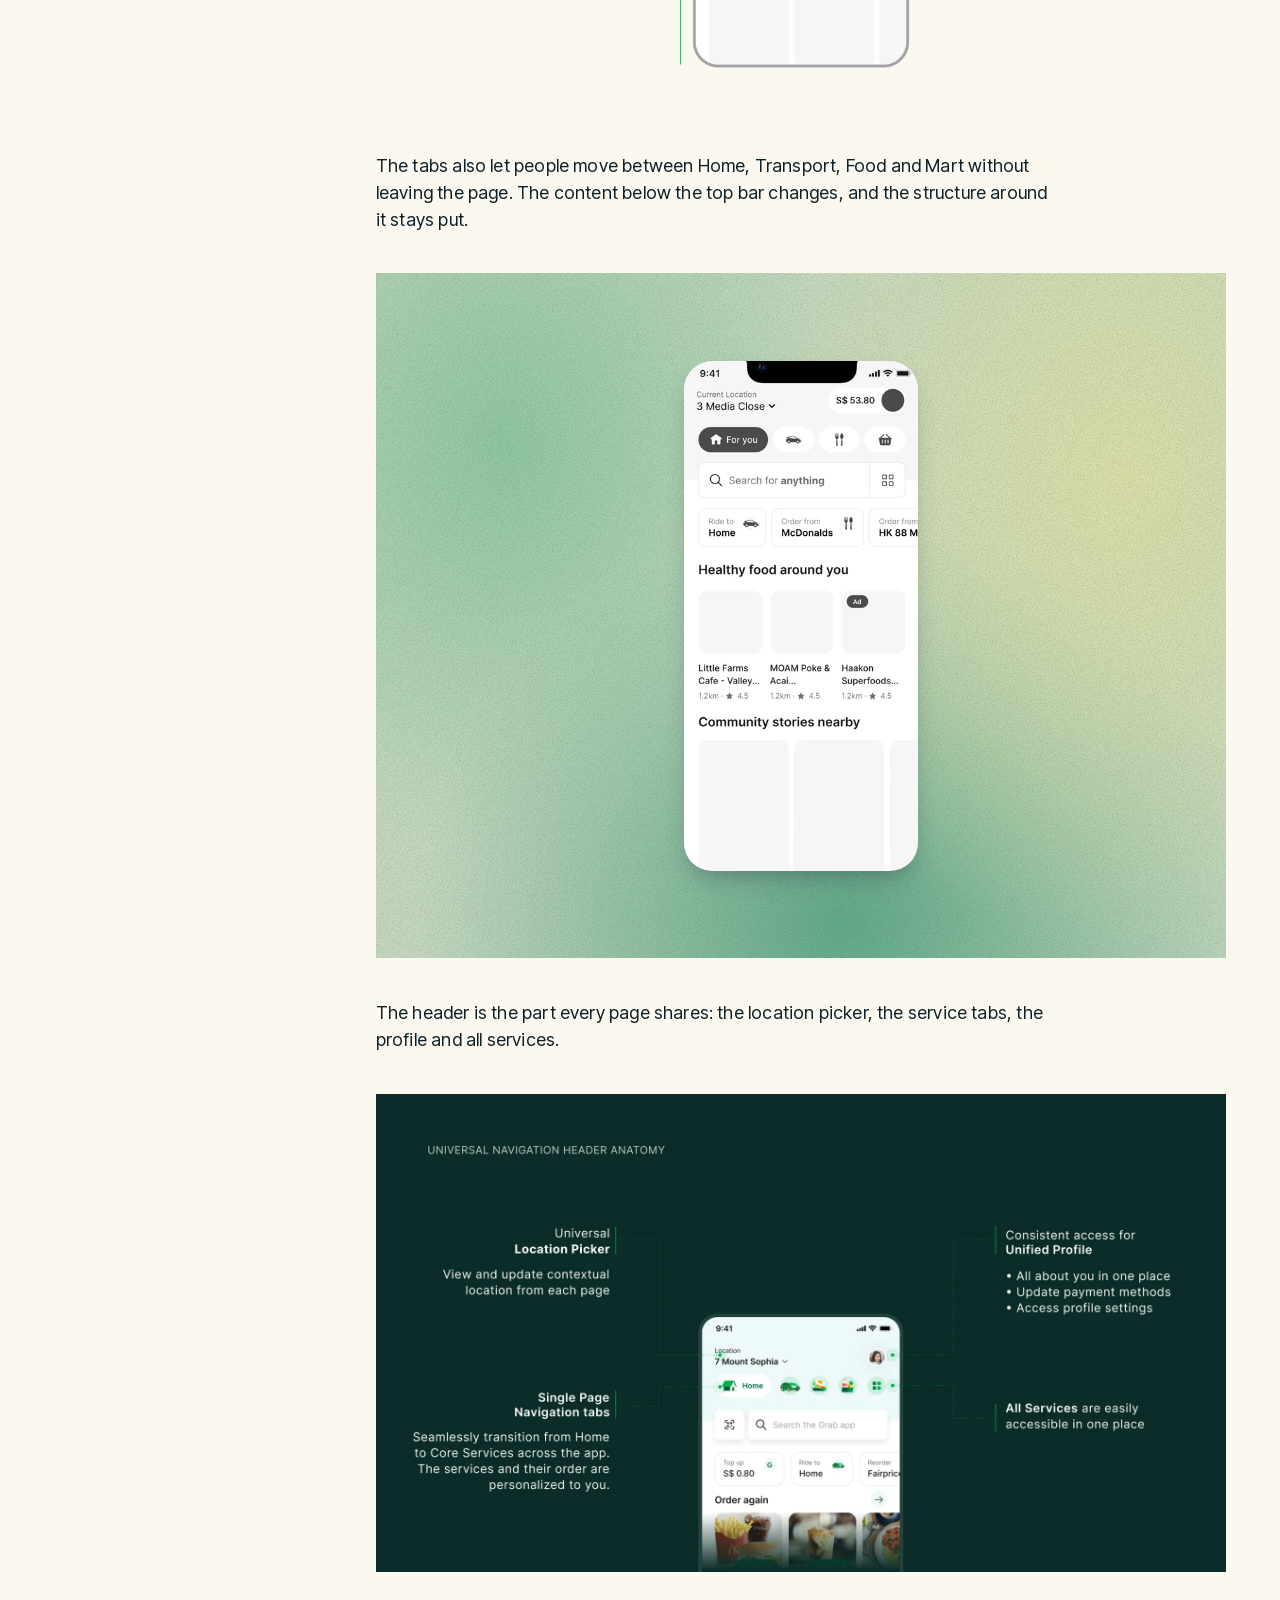
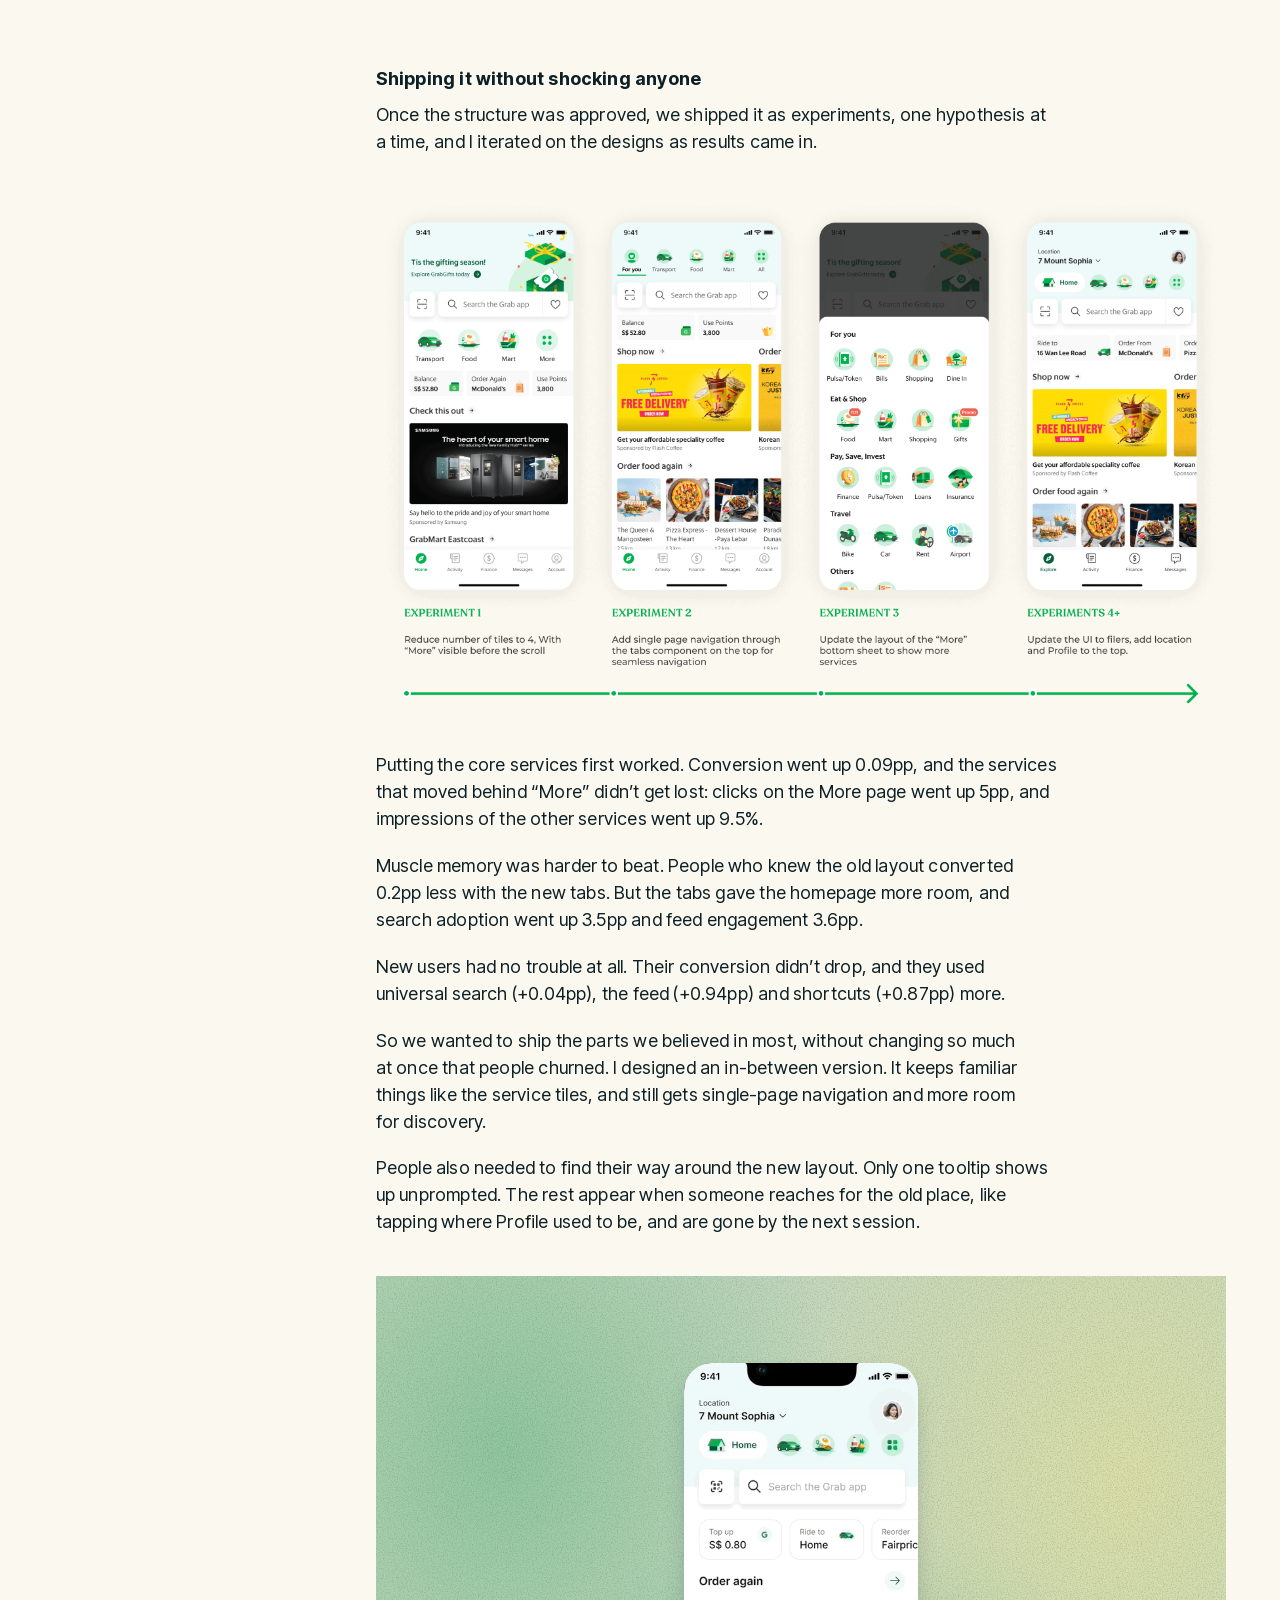
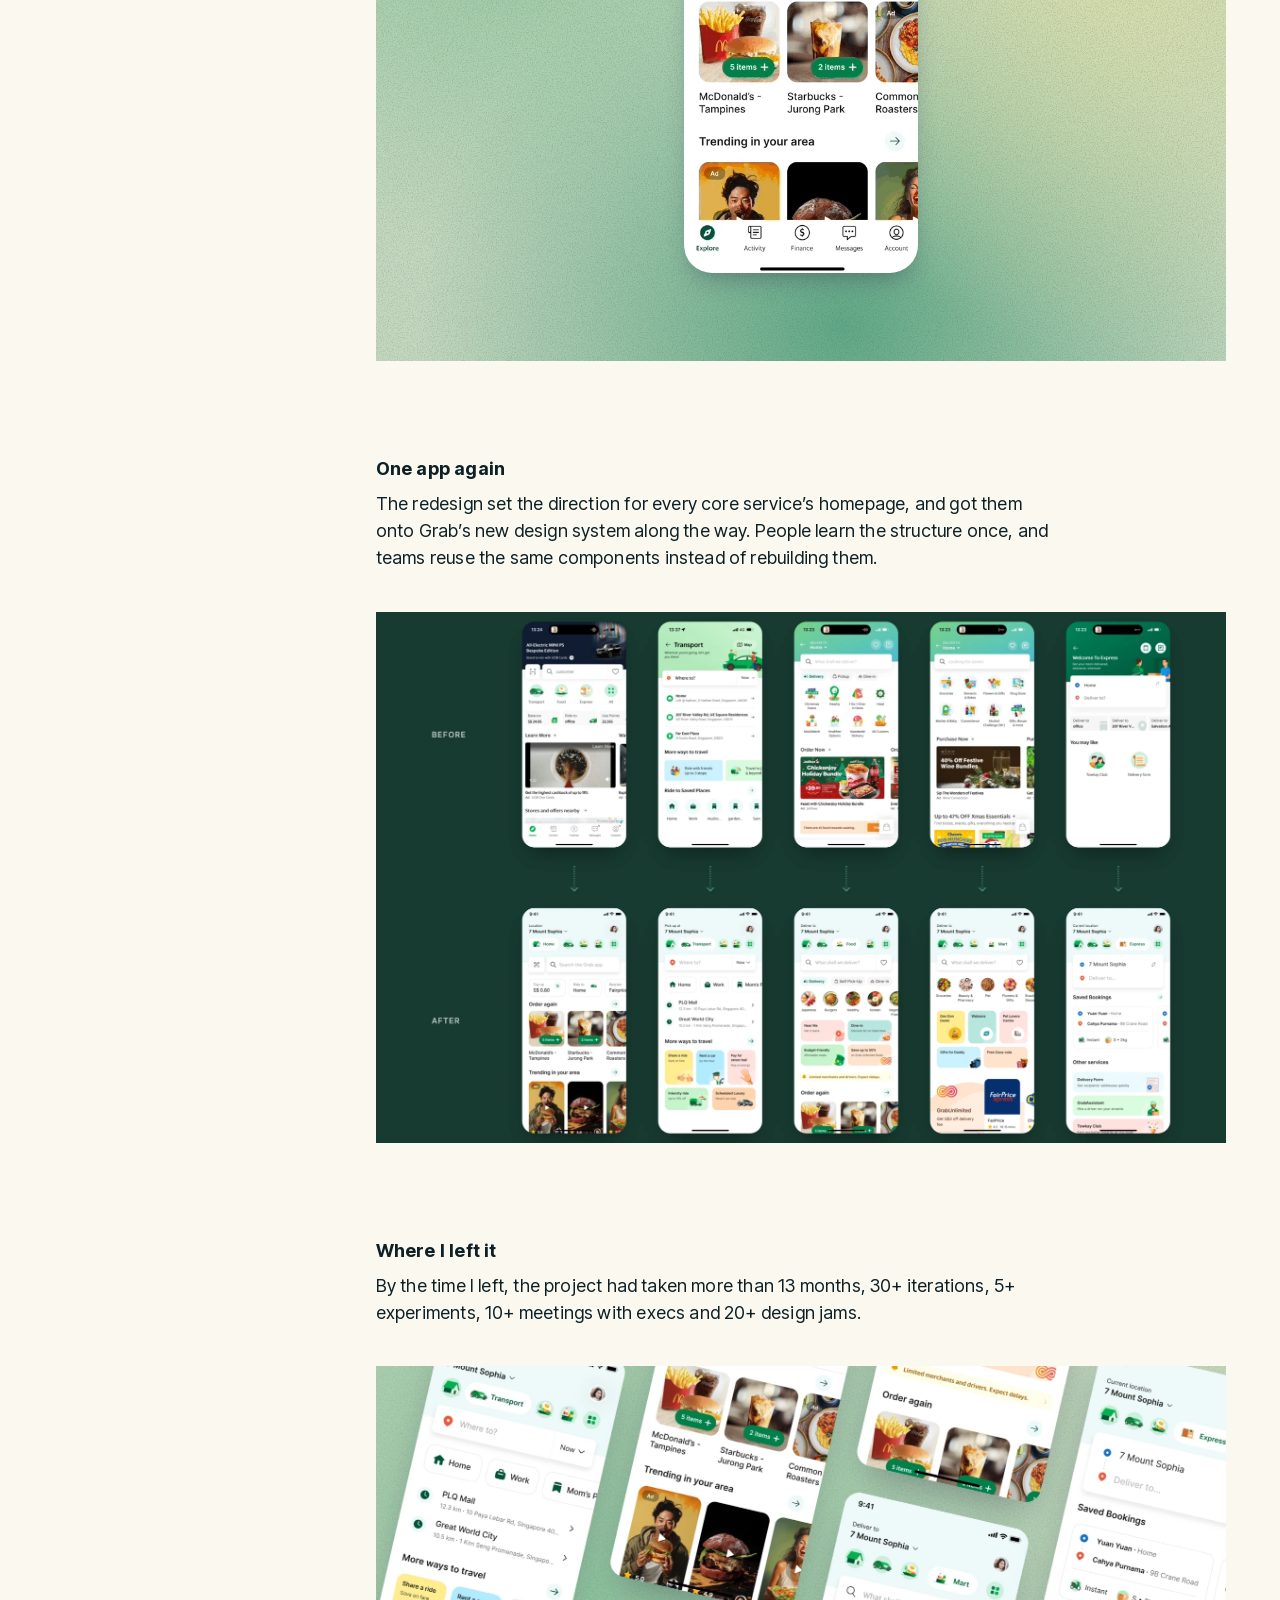
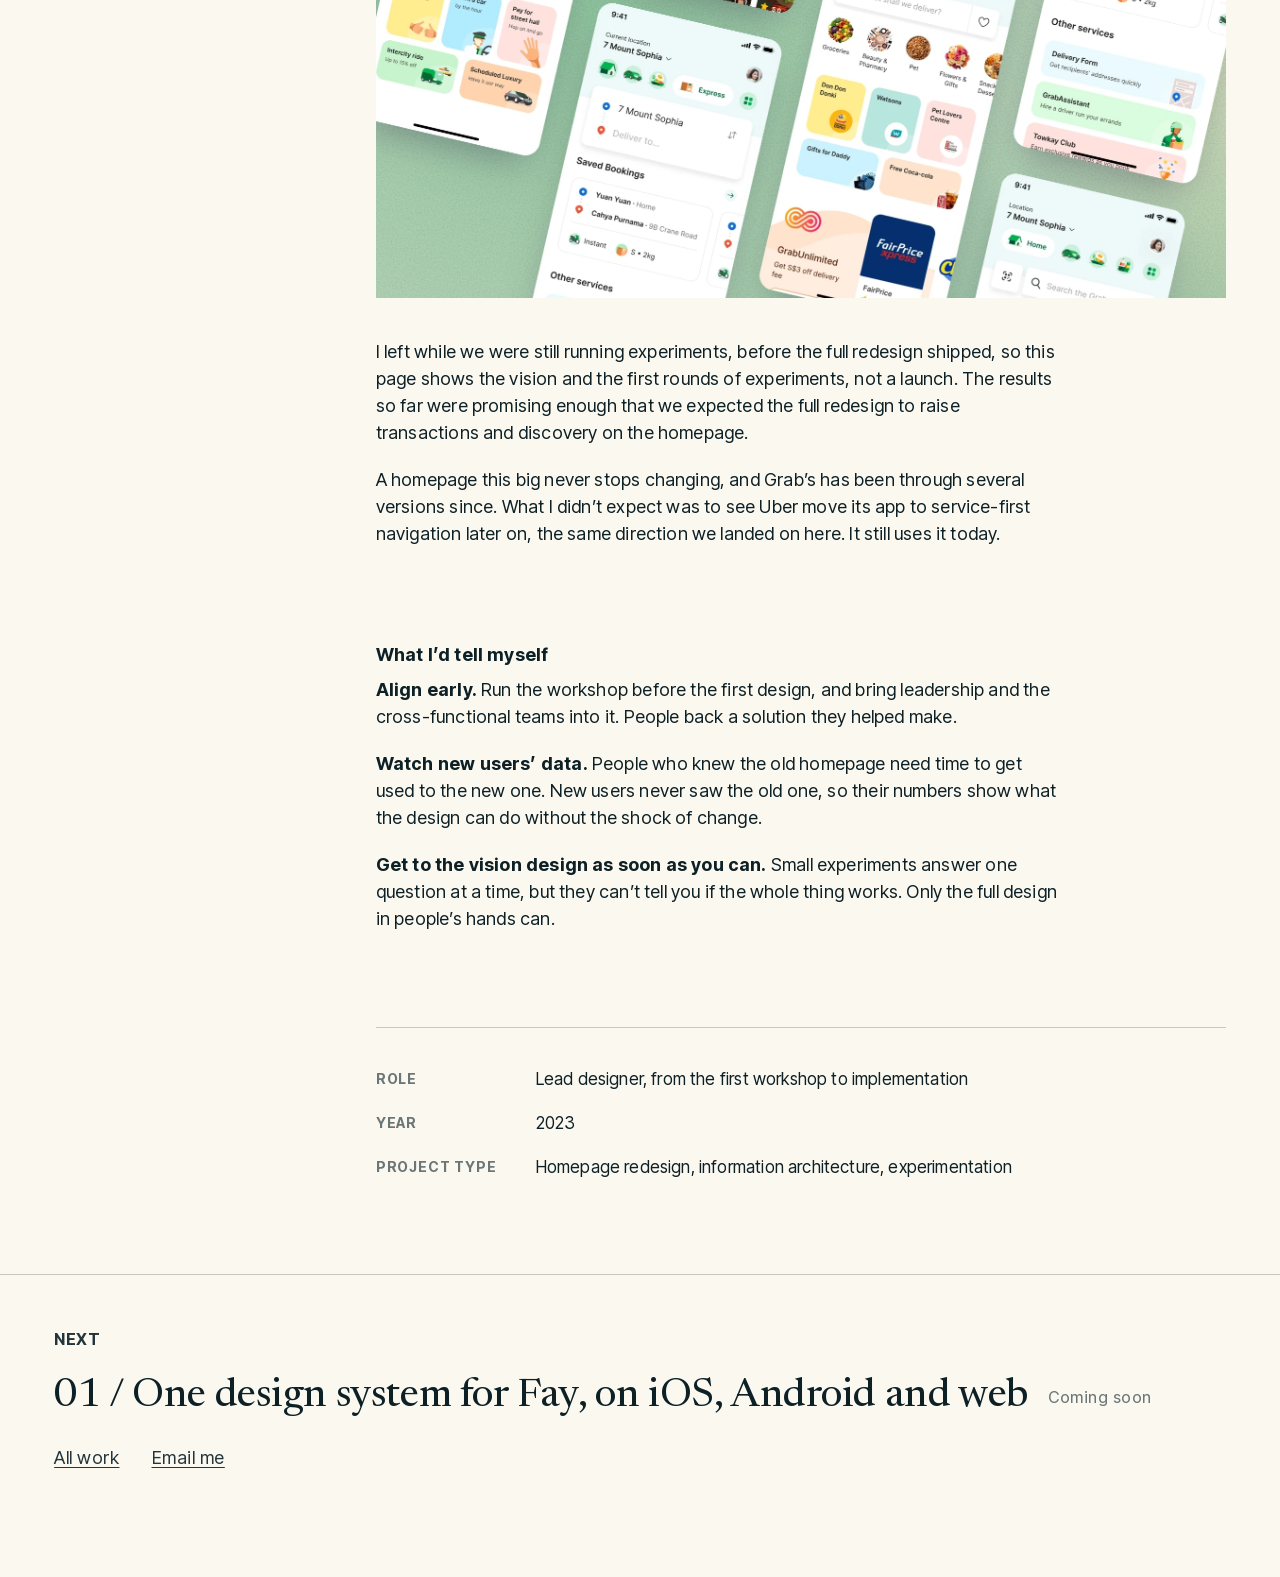
==== commit 6a9839d9: "Grab case study: collages as single images, recordings as looping video Co-Authored-By: Claude Opus " ====
--- a/work/grab.html
+++ b/work/grab.html
@@ -55,7 +55,7 @@
       </header>
 
       <figure class="cs-figure">
-        <iframe src="grab/cover.html" title="Animation: Two phones showing the redesigned Grab homepage, with services as tabs along the top" tabindex="-1"></iframe>
+        <img src="grab/cover.webp" alt="Two phones showing the redesigned Grab homepage, with services as tabs along the top">
       </figure>
 
       <section class="cs-section" id="intro" aria-label="Introduction">
@@ -117,7 +117,7 @@
           <p>The tabs also let people move between Home, Transport, Food and Mart without leaving the page. The content below the top bar changes, and the structure around it stays put.</p>
         </div>
         <figure class="cs-figure">
-          <img src="grab/single-page-nav.gif" alt="Switching between the Home, Transport, Food and Mart tabs on a single page" loading="lazy">
+          <video src="grab/single-page-nav.mp4" poster="grab/single-page-nav.webp" muted loop playsinline preload="none" aria-label="Switching between the Home, Transport, Food and Mart tabs on a single page"></video>
         </figure>
         <div class="cs-prose">
           <p>The header is the part every page shares: the location picker, the service tabs, the profile and all services.</p>
@@ -143,7 +143,7 @@
           <p>People also needed to find their way around the new layout. Only one tooltip shows up unprompted. The rest appear when someone reaches for the old place, like tapping where Profile used to be, and are gone by the next session.</p>
         </div>
         <figure class="cs-figure">
-          <img src="grab/onboarding-profile.gif" alt="A tooltip pointing to Profile’s new place at the top right, shown after tapping its old place in the bottom nav" loading="lazy">
+          <video src="grab/onboarding-profile.mp4" poster="grab/onboarding-profile.webp" muted loop playsinline preload="none" aria-label="A tooltip pointing to Profile’s new place at the top right, shown after tapping its old place in the bottom nav"></video>
         </figure>
       </section>
 
@@ -153,7 +153,7 @@
           <p>The redesign set the direction for every core service’s homepage, and got them onto Grab’s new design system along the way. People learn the structure once, and teams reuse the same components instead of rebuilding them.</p>
         </div>
         <figure class="cs-figure">
-          <iframe class="grid-paper" src="grab/all-pages.html" title="Animation: Home, Transport, Food, Mart and Express before the redesign, each with its own layout, above the same five after it, sharing one header, tabs and search on the new design system" loading="lazy" tabindex="-1"></iframe>
+          <img src="grab/all-pages.webp" alt="Home, Transport, Food, Mart and Express before the redesign, each with its own layout, above the same five after it, sharing one header, tabs and search on the new design system" loading="lazy">
         </figure>
       </section>
 
@@ -163,7 +163,7 @@
           <p>By the time I left, the project had taken more than 13 months, 30+ iterations, 5+ experiments, 10+ meetings with execs and 20+ design jams.</p>
         </div>
         <figure class="cs-figure">
-          <iframe class="grid-paper" src="grab/services.html" title="Animation: The redesigned Home, Transport, Food, Mart and Express pages, all with the same header, tabs and search" loading="lazy" tabindex="-1"></iframe>
+          <img src="grab/services.webp" alt="The redesigned Home, Transport, Food, Mart and Express pages, all with the same header, tabs and search" loading="lazy">
         </figure>
         <div class="cs-prose">
           <p>I left while we were still running experiments, before the full redesign shipped, so this page shows the vision and the first rounds of experiments, not a launch. The results so far were promising enough that we expected the full redesign to raise transactions and discovery on the homepage.</p>
--- a/styles.css
+++ b/styles.css
@@ -909,8 +909,8 @@
   pointer-events: none;
 }
 /* Screen recordings sit on the case's card background at the animations' 16:10, rounded like the
-   card's phones. The Grab GIFs are only 372px wide, so they stay small */
-.cs-figure:has(> img[src^="grab/"][src$=".gif"]) {
+   card's phones. The Grab recordings are only 372px wide, so they stay small */
+.cs-figure:has(> :is(img[src^="grab/"][src$=".gif"], video[src^="grab/"])) {
   display: grid;
   place-items: center;
   aspect-ratio: 16 / 10;
@@ -922,23 +922,12 @@
     radial-gradient(50% 60% at 55% 95%, #5fa987, transparent),
     #c3d8c0;
 }
-/* A transparent image named stage-* fills the same stage, cropped to it */
-.cs-figure:has(> img[src^="grab/stage-"]) {
-  display: block;
-  aspect-ratio: 16 / 10;
-  overflow: hidden;
-  background:
-    url("data:image/svg+xml,%3Csvg xmlns='http://www.w3.org/2000/svg' width='240' height='240'%3E%3Cfilter id='g' color-interpolation-filters='sRGB'%3E%3CfeTurbulence type='fractalNoise' baseFrequency='0.8' numOctaves='3' seed='4' stitchTiles='stitch'/%3E%3CfeColorMatrix values='0 0 0 0 0.3 0 0 0 0 0.24 0 0 0 0 0.16 0 0 0 0.4 -0.166'/%3E%3C/filter%3E%3Crect width='100%25' height='100%25' filter='url(%23g)'/%3E%3C/svg%3E") 0 0 / 240px 240px,
-    radial-gradient(40% 60% at 15% 25%, #8fc7a0, transparent),
-    radial-gradient(45% 70% at 88% 30%, #d9dfa9, transparent),
-    radial-gradient(50% 60% at 55% 95%, #5fa987, transparent),
-    #c3d8c0;
-}
-.cs-figure > img[src^="grab/stage-"] { display: block; width: 100%; height: 100%; object-fit: cover; }
-.cs-figure > img[src^="grab/"][src$=".gif"] {
+.cs-figure > :is(img[src^="grab/"][src$=".gif"], video[src^="grab/"]) {
   height: 85%; /* about half the recordings' 808px on desktop, so they stay sharp */
   width: auto;
   max-height: 600px;
+  aspect-ratio: 371 / 807;
+  object-fit: cover;
   border-radius: 12% / 5.5%; /* rounder than the card's, to cut off the recording's black frame */
   box-shadow: 0 12px 24px -8px rgb(30 25 60 / 0.35);
 }
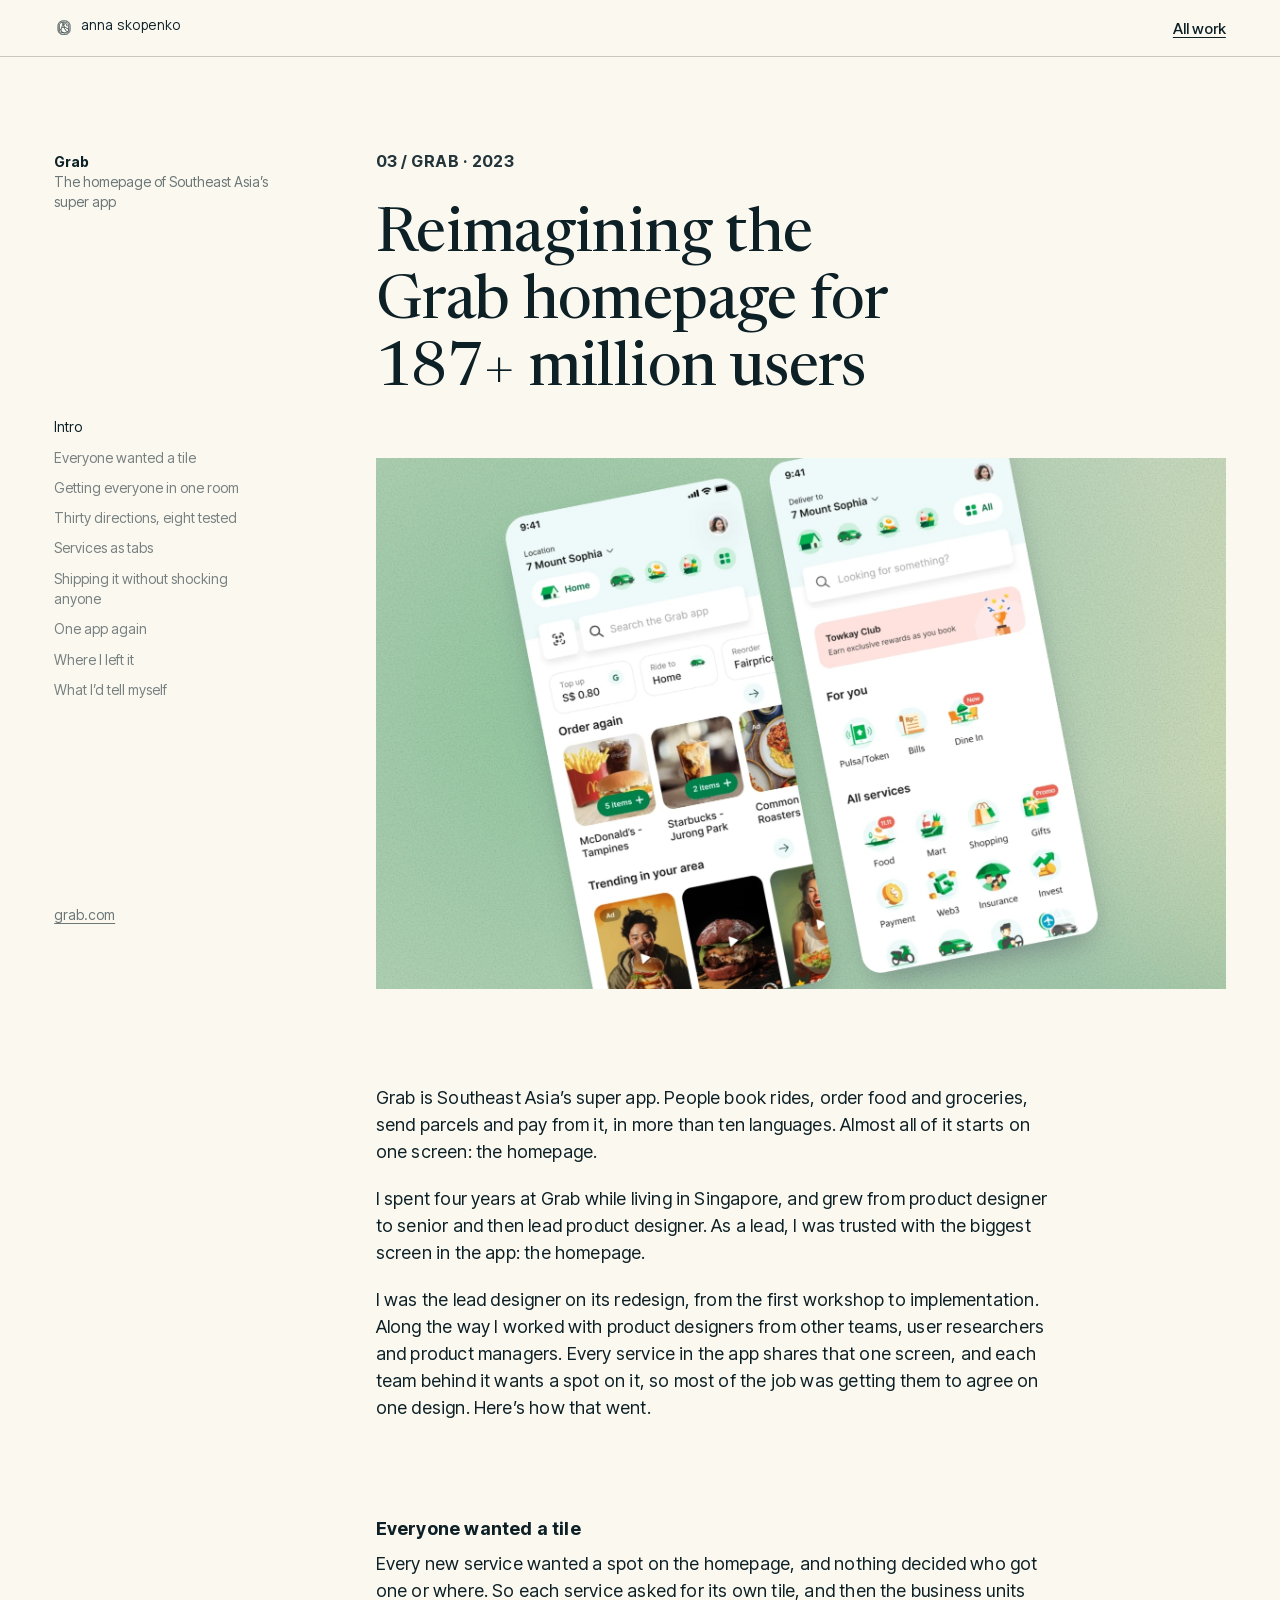
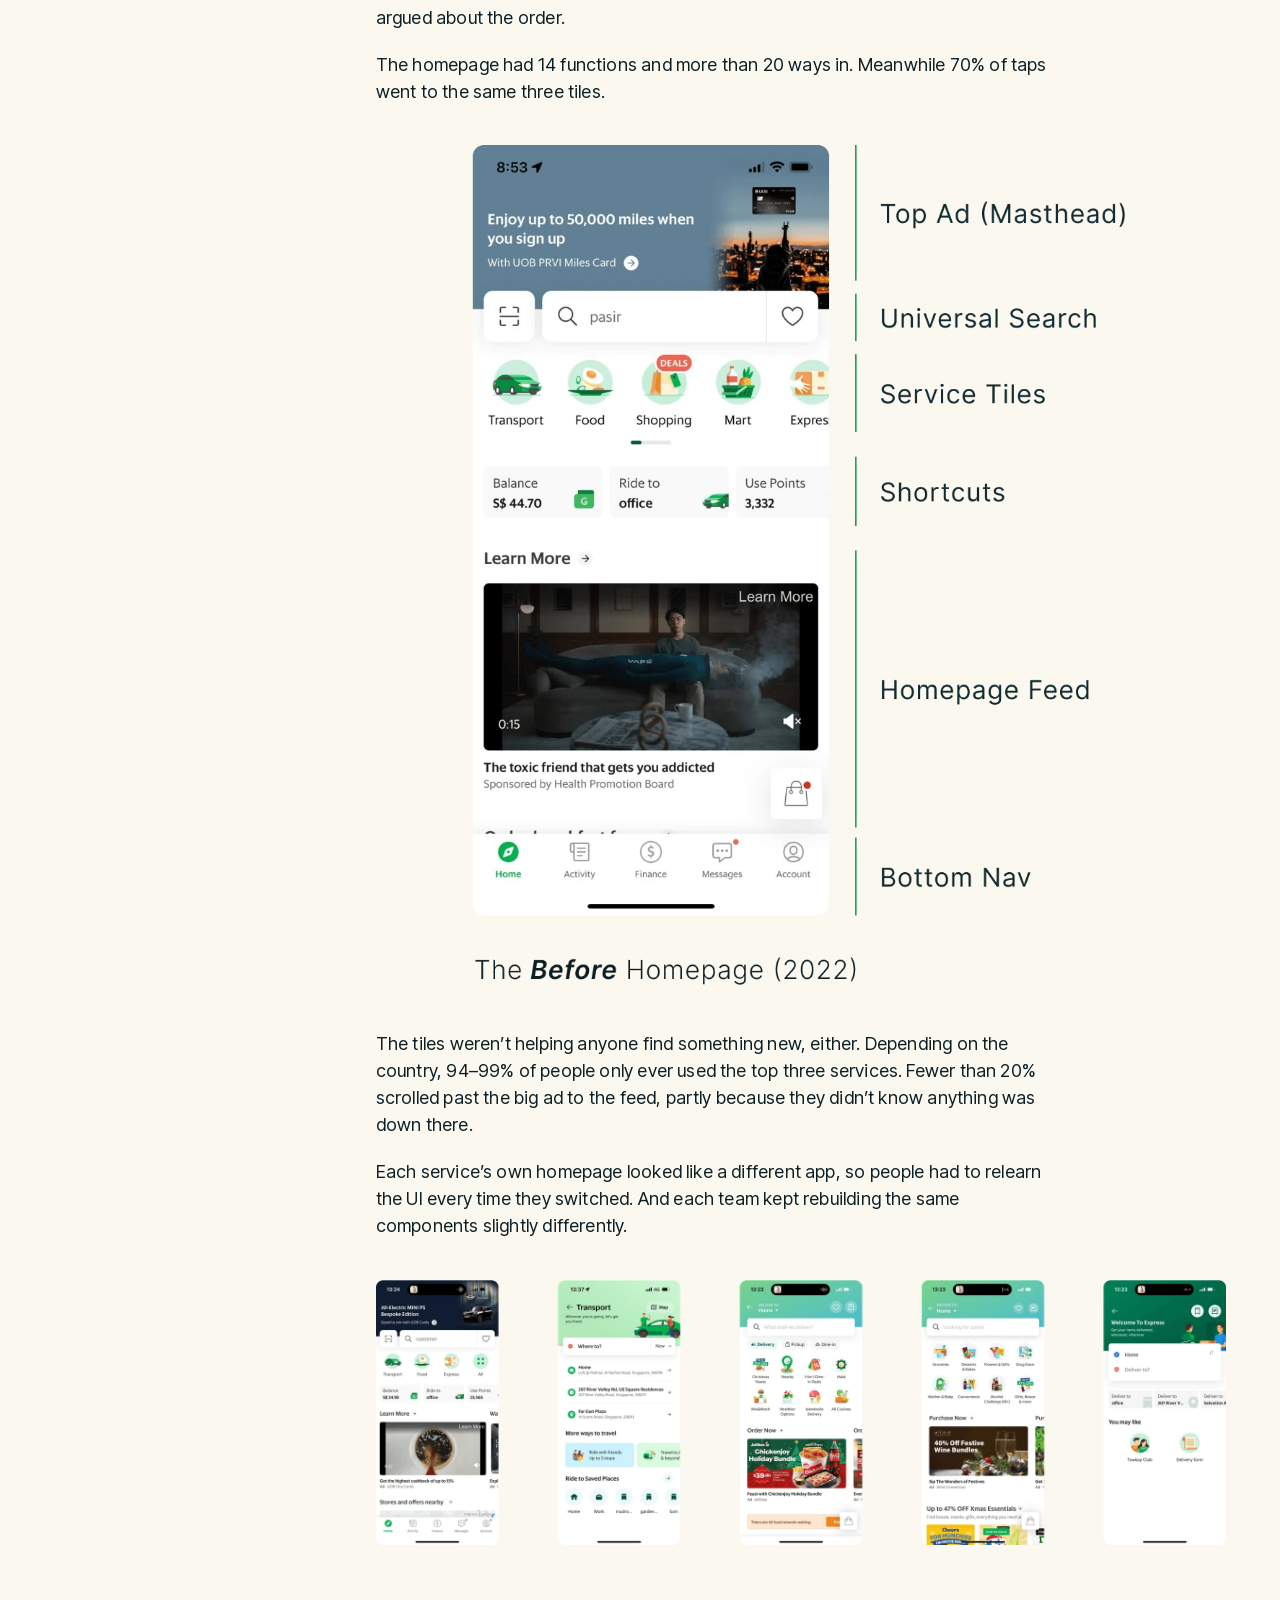
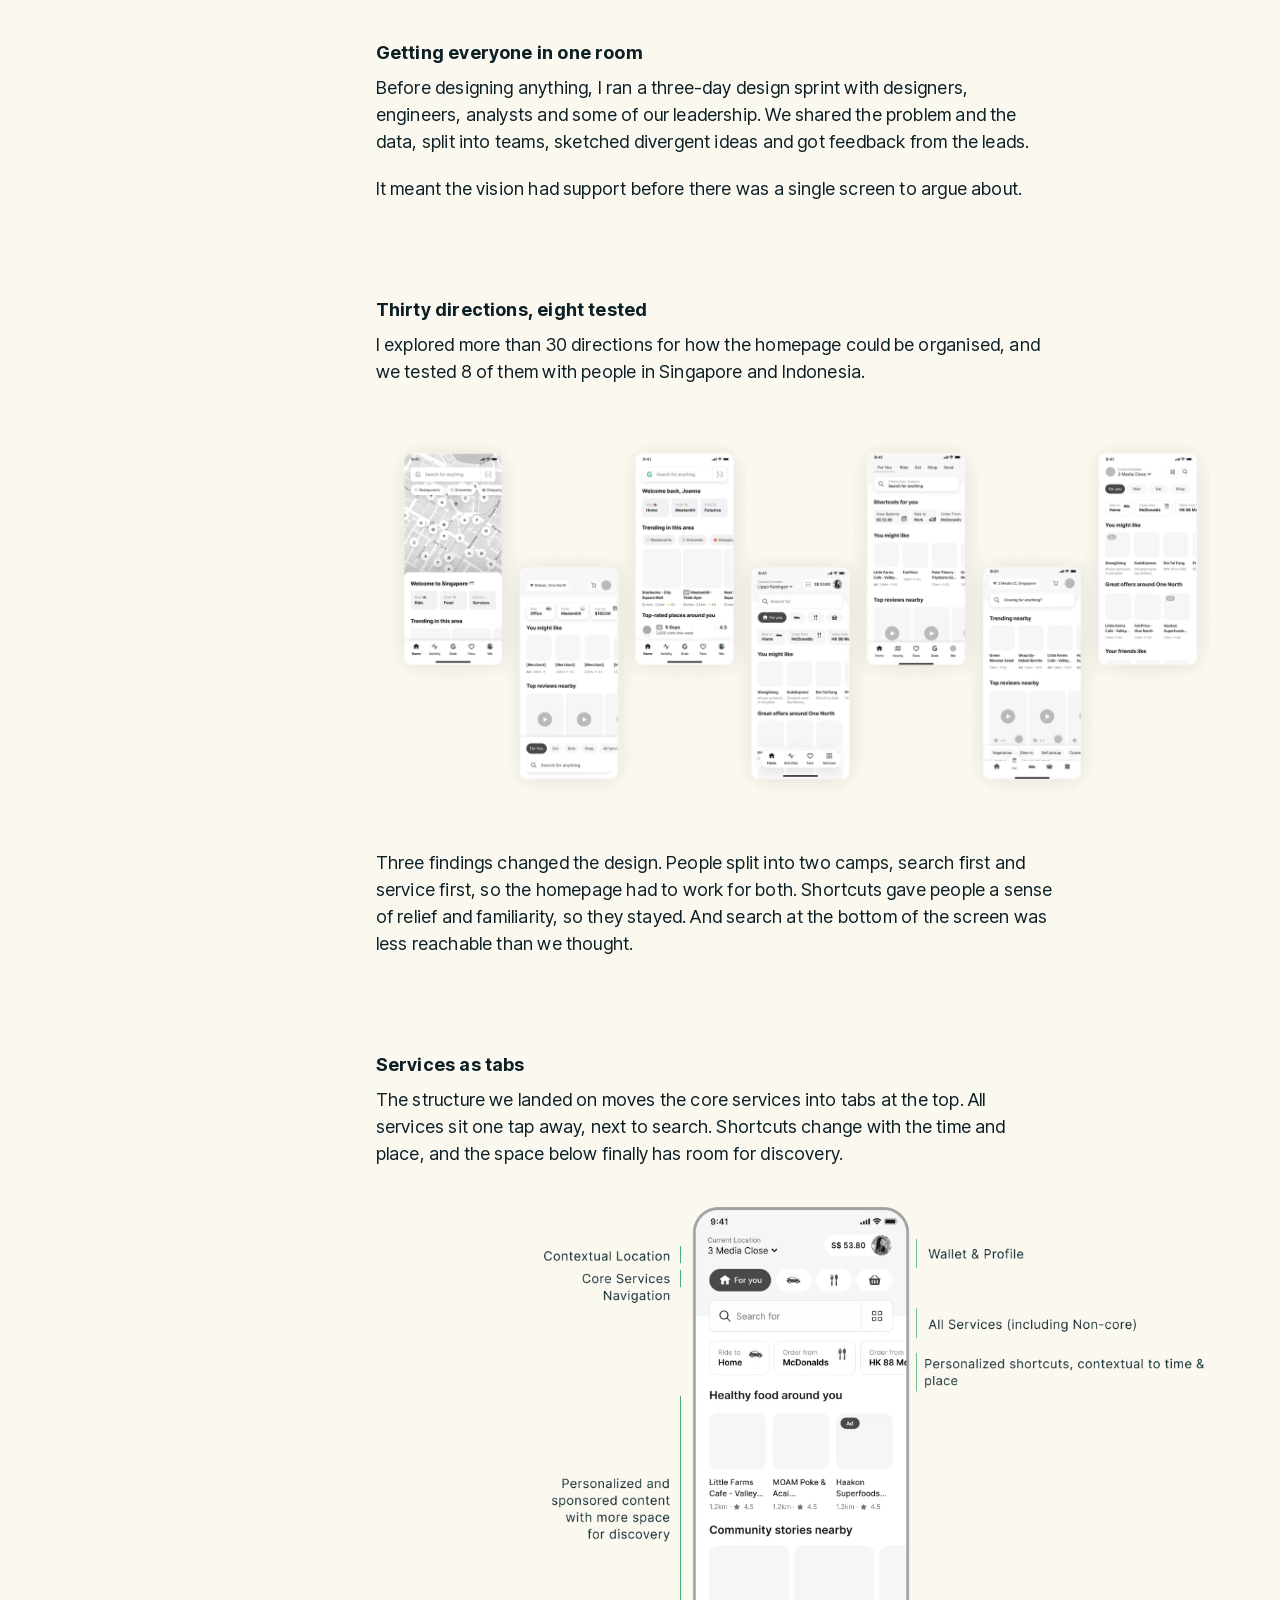
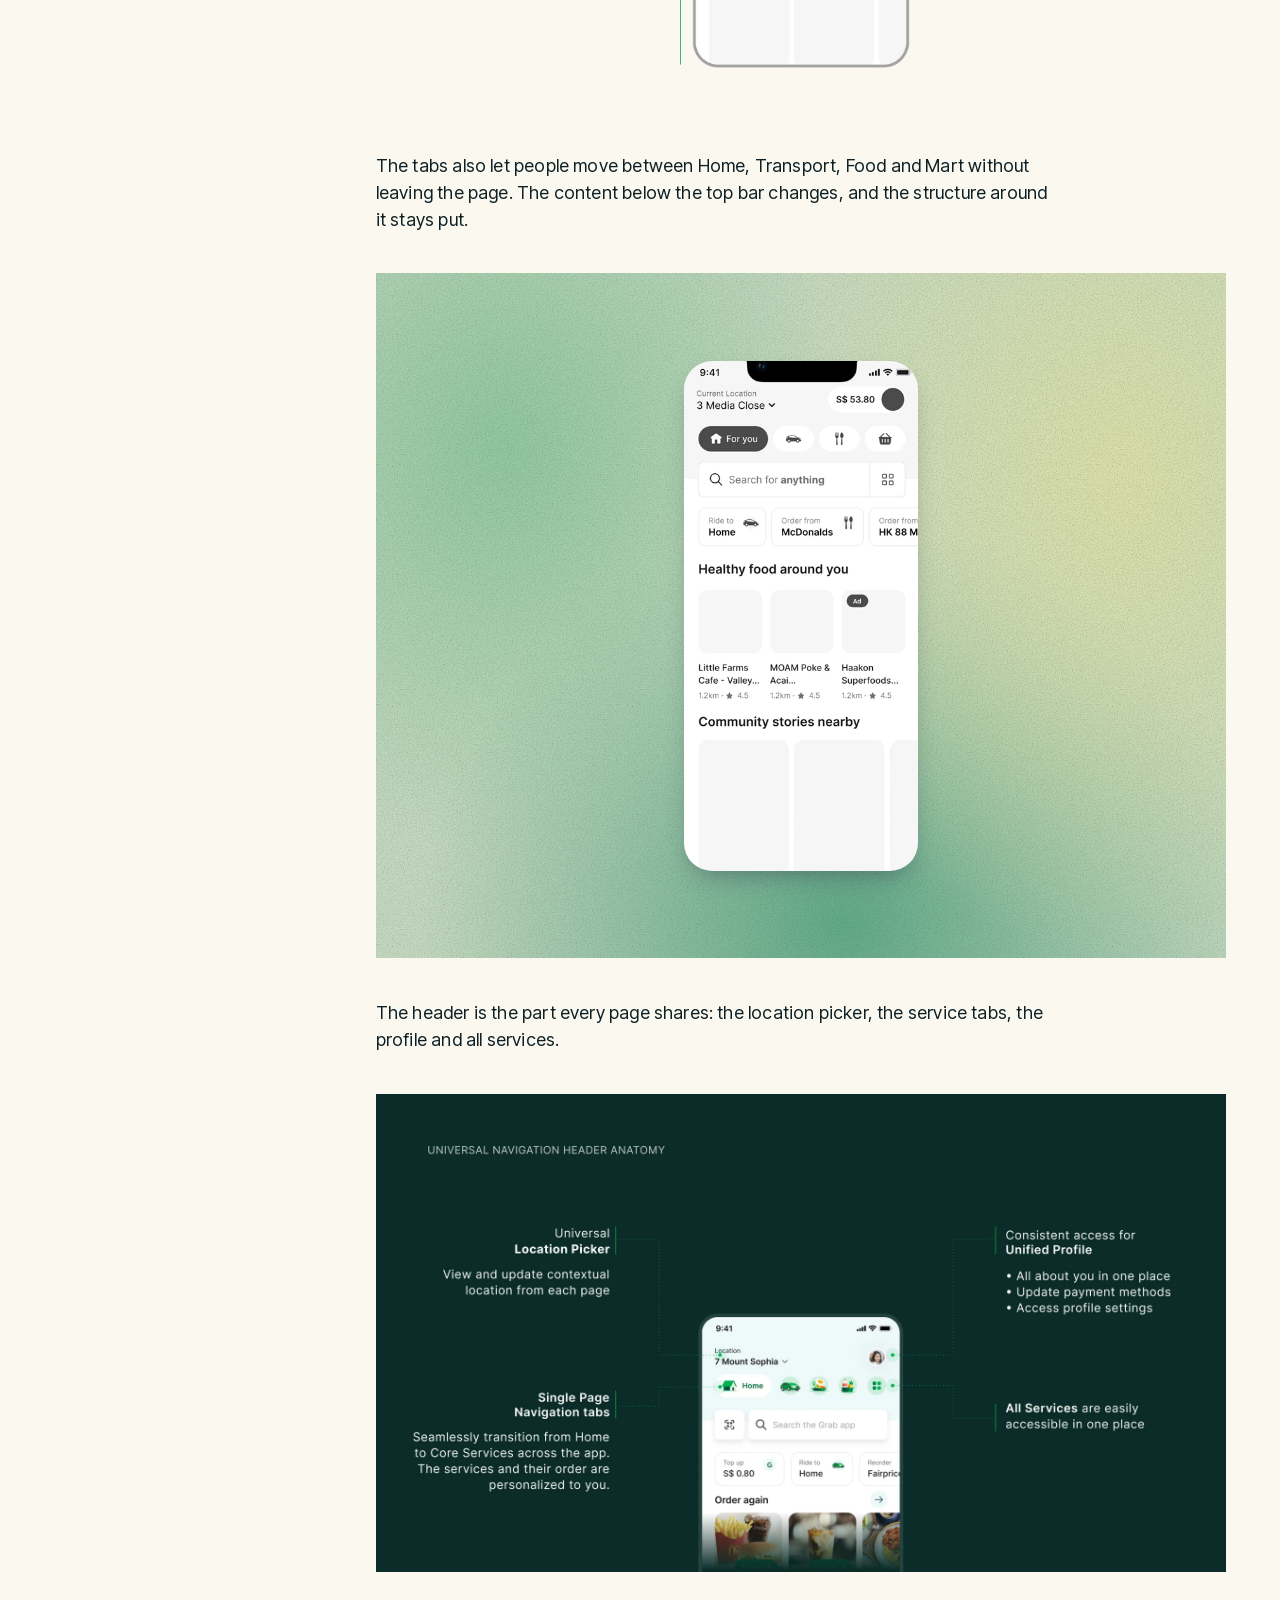
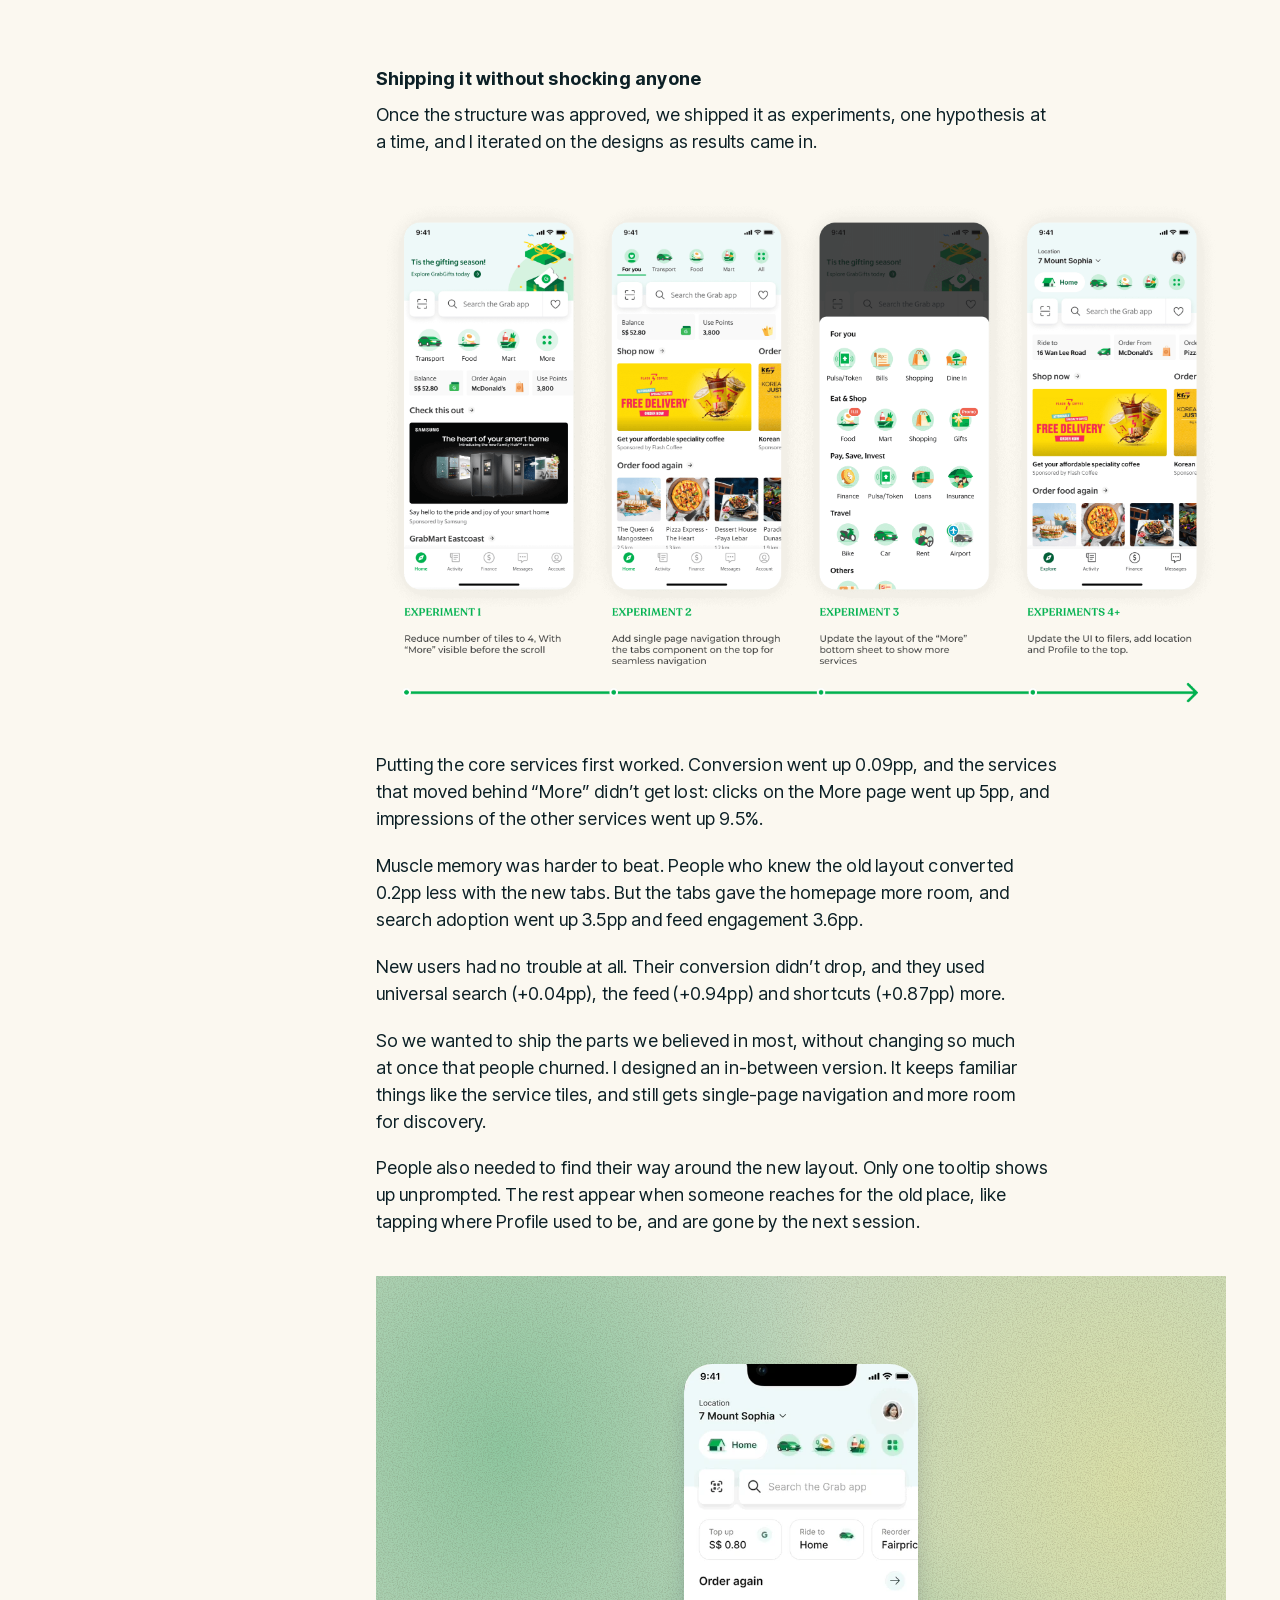
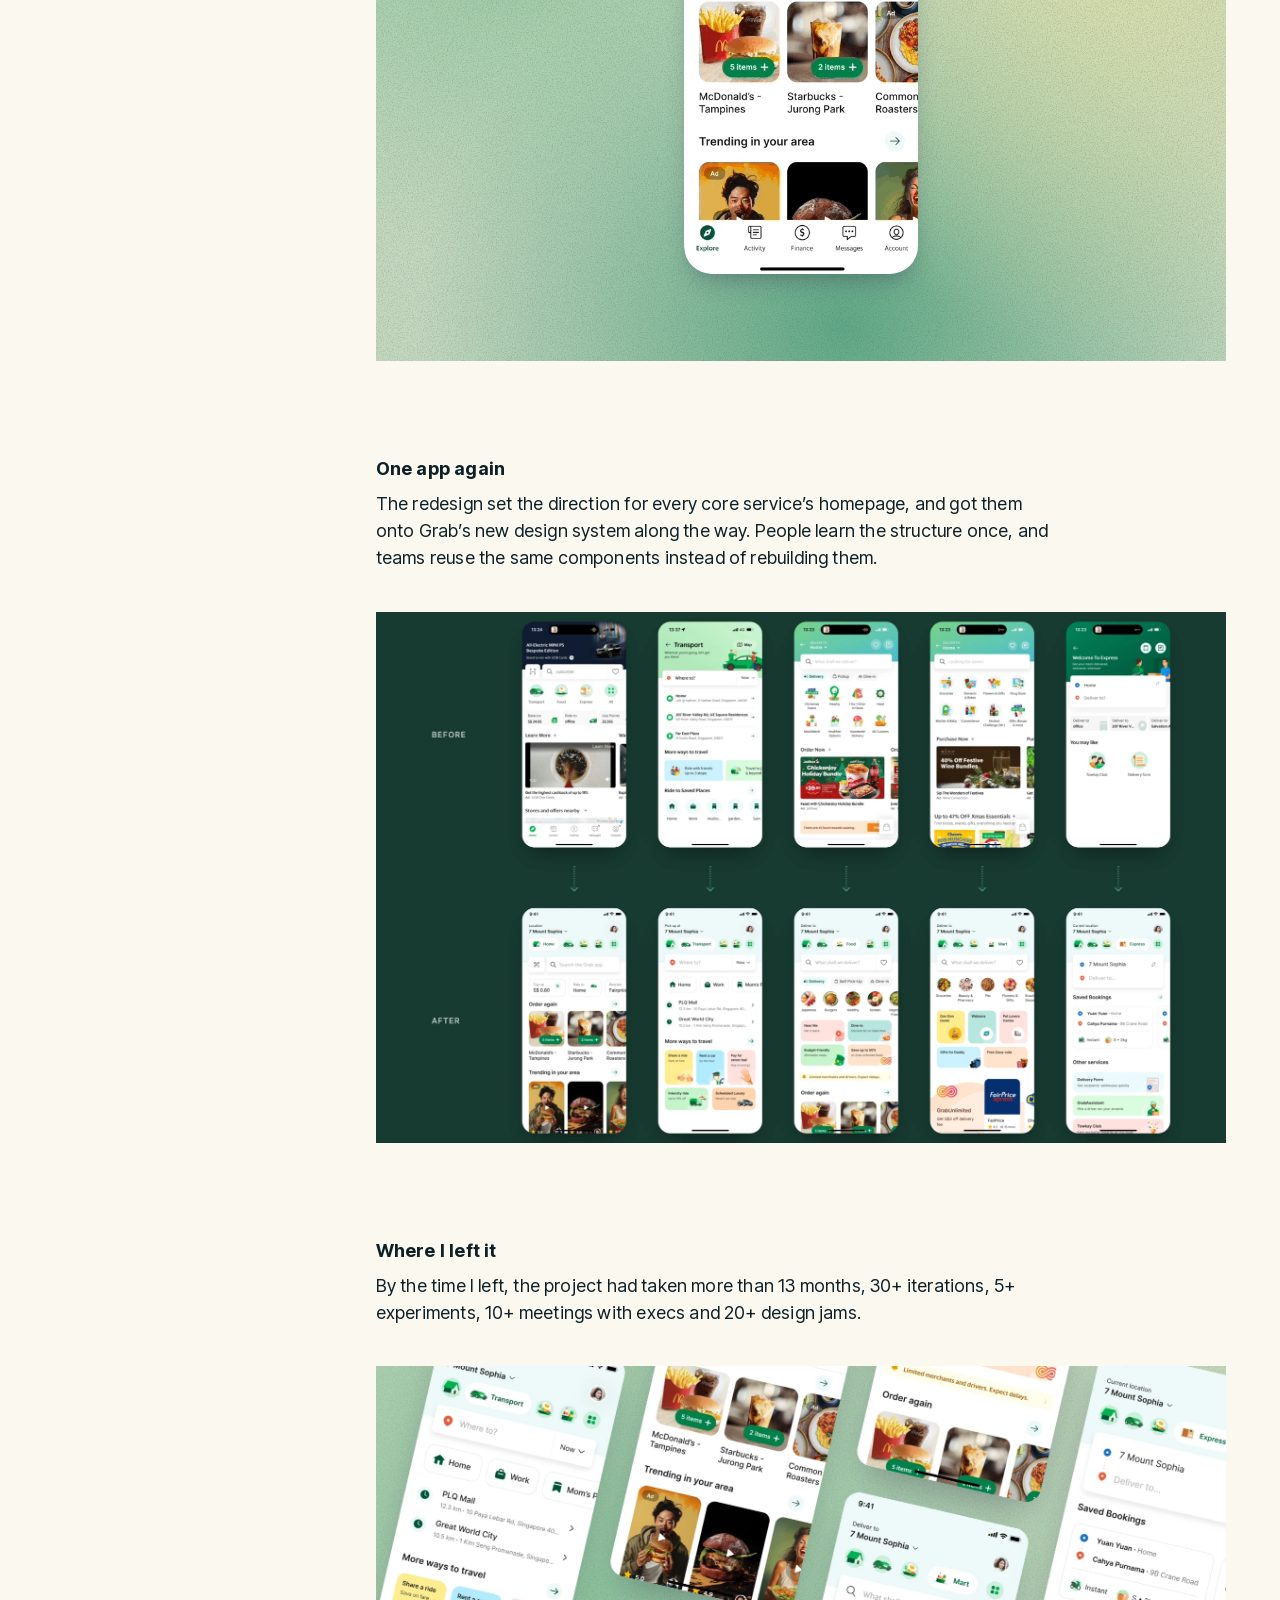
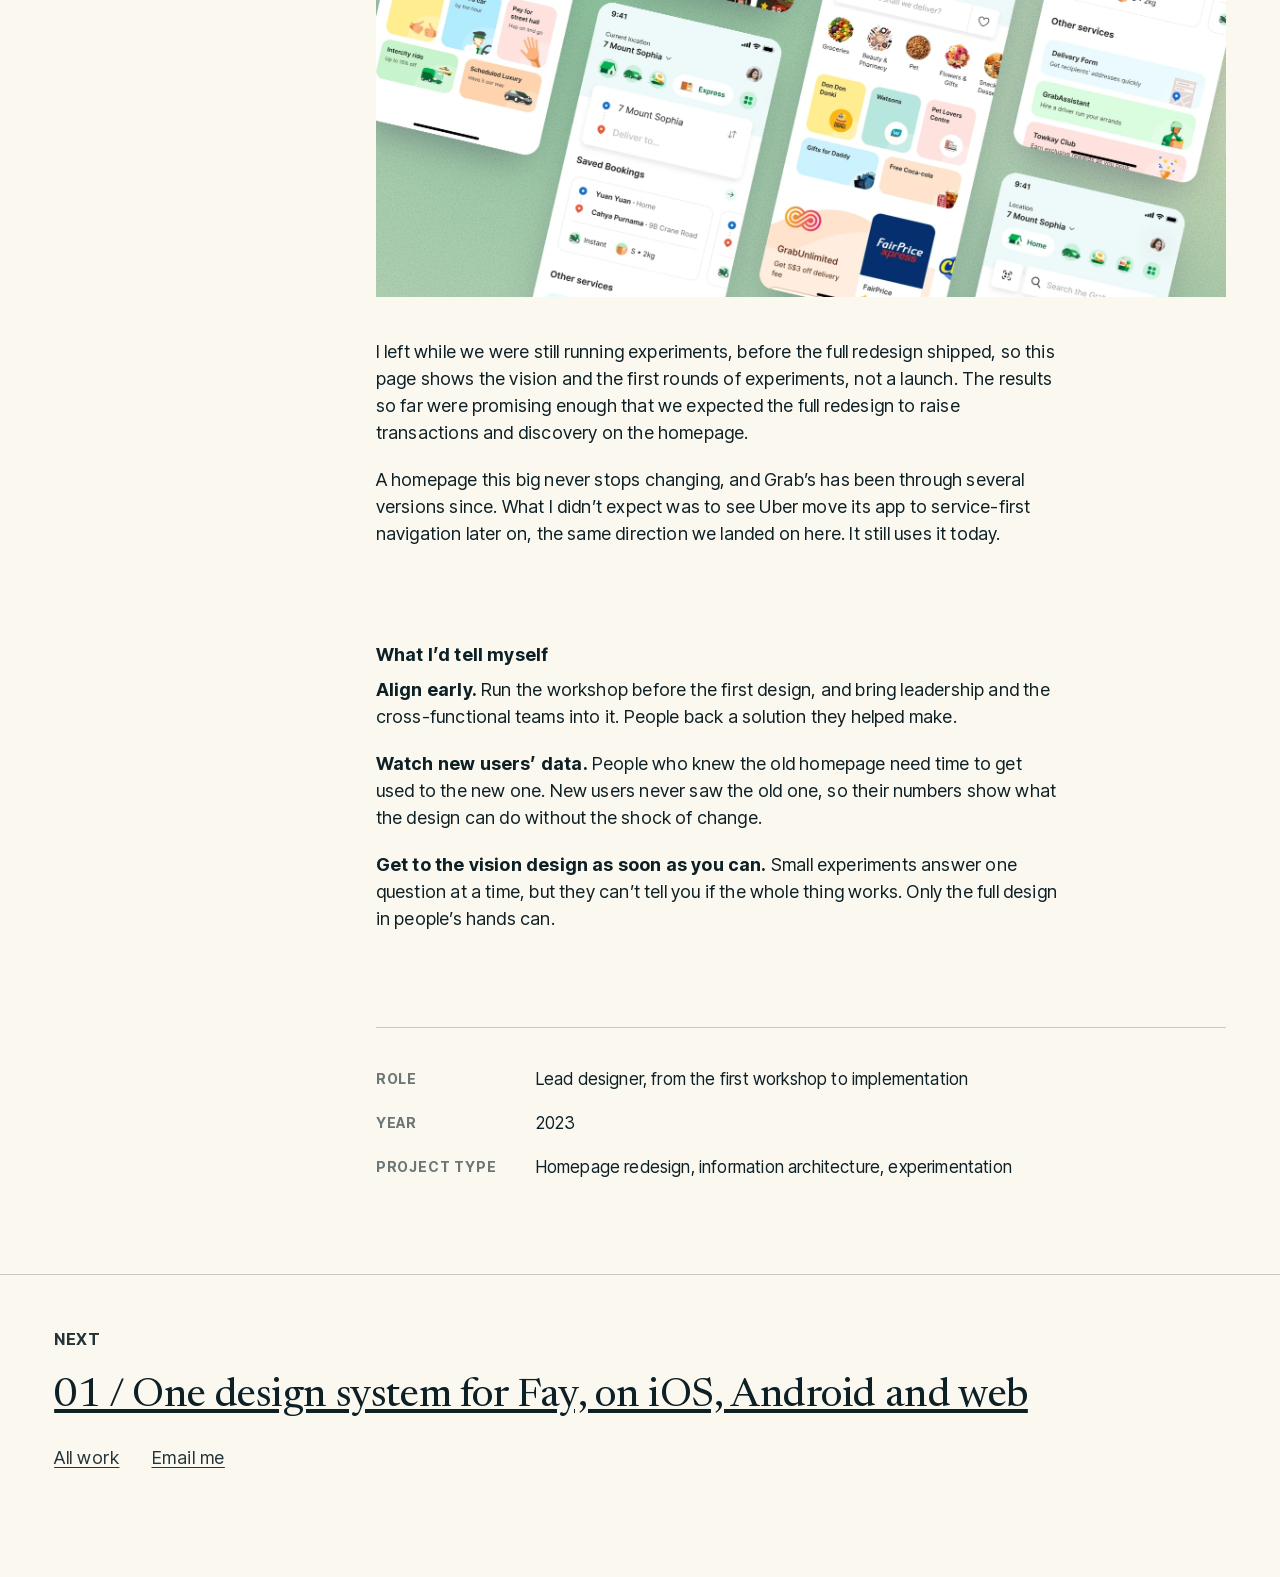
==== commit 821337e8: "Publish the Iris case study Link the Iris card and Grab's Next line to it, and fit the animations' g" ====
--- a/work/grab.html
+++ b/work/grab.html
@@ -191,7 +191,7 @@
 
   <nav class="container cs-next" aria-label="More work">
     <p class="eyebrow">Next</p>
-    <p class="display">01 / One design system for Fay, on iOS, Android and web <span class="cs-soon">Coming soon</span></p>
+    <p class="display"><a href="iris.html">01 / One design system for Fay, on iOS, Android and web</a></p>
     <p class="contact-links lede"><a href="../#work">All work</a><a href="mailto:iamannaskopenko@gmail.com">Email me</a></p>
   </nav>
 
--- a/styles.css
+++ b/styles.css
@@ -237,6 +237,25 @@
     var(--grid-cell) var(--grid-cell),
     var(--grid-cell) var(--grid-cell);
 }
+/* Phones round each background layer's tile to device pixels on its own, so a 23.2px cell drifts off
+   the 116px major lines and every fifth line shows double. Drawing the minor lines inside the major
+   tile gives every layer the same tile, so they round together */
+@media (pointer: coarse) {
+  .hero, .grid-paper {
+    background-image:
+      url("data:image/svg+xml,%3Csvg xmlns='http://www.w3.org/2000/svg' width='240' height='240'%3E%3Cfilter id='g' color-interpolation-filters='sRGB'%3E%3CfeTurbulence type='fractalNoise' baseFrequency='0.8' numOctaves='3' seed='4' stitchTiles='stitch'/%3E%3CfeColorMatrix values='0 0 0 0 0.3 0 0 0 0 0.24 0 0 0 0 0.16 0 0 0 0.4 -0.166'/%3E%3C/filter%3E%3Crect width='100%25' height='100%25' filter='url(%23g)'/%3E%3C/svg%3E"),
+      linear-gradient(var(--grid-line-major) 1px, transparent 1px),
+      linear-gradient(90deg, var(--grid-line-major) 1px, transparent 1px),
+      repeating-linear-gradient(var(--grid-line) 0 1px, transparent 1px calc(100% / var(--grid-major, 5))),
+      repeating-linear-gradient(90deg, var(--grid-line) 0 1px, transparent 1px calc(100% / var(--grid-major, 5)));
+    background-size:
+      240px 240px,
+      calc(var(--grid-cell) * 5) calc(var(--grid-cell) * 5),
+      calc(var(--grid-cell) * 5) calc(var(--grid-cell) * 5),
+      calc(var(--grid-cell) * 5) calc(var(--grid-cell) * 5),
+      calc(var(--grid-cell) * 5) calc(var(--grid-cell) * 5);
+  }
+}
 
 .hero-name {
   position: absolute;
@@ -330,6 +349,7 @@
 .stamp {
   position: absolute;
   left: var(--x);
+  top: var(--y);
   translate: -50% -50%;
   appearance: none;
   padding: 0;
@@ -494,7 +514,9 @@
   .stamp[data-next] { animation: none; opacity: calc(var(--rest) + 0.28) !important; }
 }
 @media (max-width: 640px) {
-  .stamp { left: var(--x-narrow); }
+  /* Stamps hit --u's floor on phones and their lettering goes unreadable, so they're drawn larger */
+  :root { --u-stamp: calc(min(var(--u), calc(max(100svh, 560px) / 982)) * 1.3); }
+  .stamp { left: var(--x-narrow); top: var(--y-narrow); }
   /* Narrow enough to pass between the stamps on either side of it */
   .hero-closing { width: min(30ch, 54vw); }
   .dock-inner { justify-content: center; }
@@ -895,11 +917,10 @@
 }
 .cs-credits { opacity: 0.75; }
 
-.cs-figure { margin: 0; }
+.cs-figure { margin: 0; container-type: inline-size; }
 /* The animations are drawn at 1600×1000 and play live over the grid paper (work/iris/*.html).
    They're shown at roughly half size, so the paper's squares shrink with them */
 .cs-figure iframe {
-  --grid-cell: 14px;
   display: block;
   width: 100%;
   aspect-ratio: 16 / 10;
@@ -907,6 +928,34 @@
   outline: 1px solid rgb(0 0 0 / 0.06);
   outline-offset: -1px;
   pointer-events: none;
+}
+/* The paper fits the frame in whole squares instead of a fixed 14px one, which got cut off at the right
+   and bottom: 64 × 40 at 16:10 with a major line every four, then a closing line on those two edges.
+   Phones get half as many squares so they don't turn to mesh */
+.cs-figure iframe.grid-paper {
+  --grid-major: 4;
+  --cols: 64;
+  --rows: 40;
+  background-size:
+    240px 240px,
+    calc(100% * var(--grid-major) / var(--cols)) calc(100% * var(--grid-major) / var(--rows)),
+    calc(100% * var(--grid-major) / var(--cols)) calc(100% * var(--grid-major) / var(--rows)),
+    calc(100% / var(--cols)) calc(100% / var(--rows)),
+    calc(100% / var(--cols)) calc(100% / var(--rows));
+  box-shadow: inset -1px -1px 0 var(--grid-line-major);
+}
+@container (max-width: 560px) {
+  .cs-figure iframe.grid-paper { --cols: 32; --rows: 20; }
+}
+@media (pointer: coarse) {
+  .cs-figure iframe.grid-paper {
+    background-size:
+      240px 240px,
+      calc(100% * var(--grid-major) / var(--cols)) calc(100% * var(--grid-major) / var(--rows)),
+      calc(100% * var(--grid-major) / var(--cols)) calc(100% * var(--grid-major) / var(--rows)),
+      calc(100% * var(--grid-major) / var(--cols)) calc(100% * var(--grid-major) / var(--rows)),
+      calc(100% * var(--grid-major) / var(--cols)) calc(100% * var(--grid-major) / var(--rows));
+  }
 }
 /* Screen recordings sit on the case's card background at the animations' 16:10, rounded like the
    card's phones. The Grab recordings are only 372px wide, so they stay small */
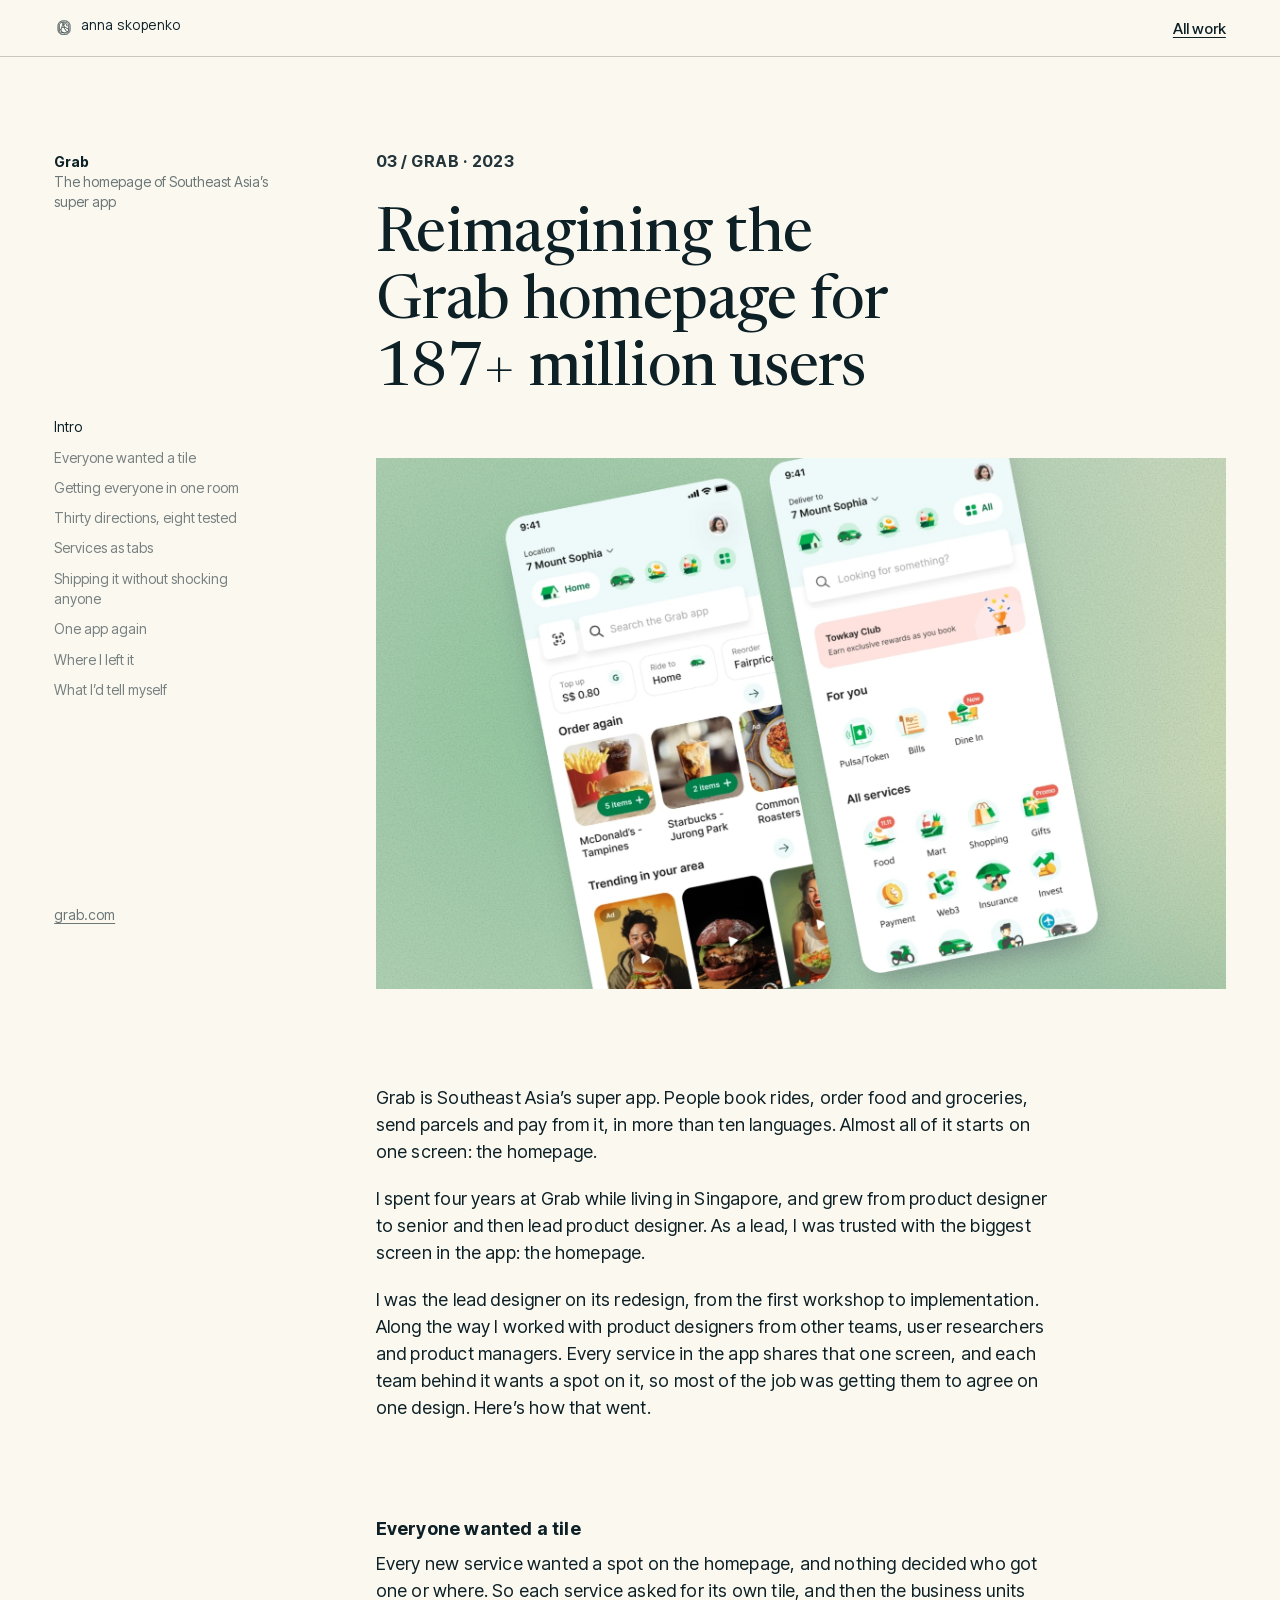
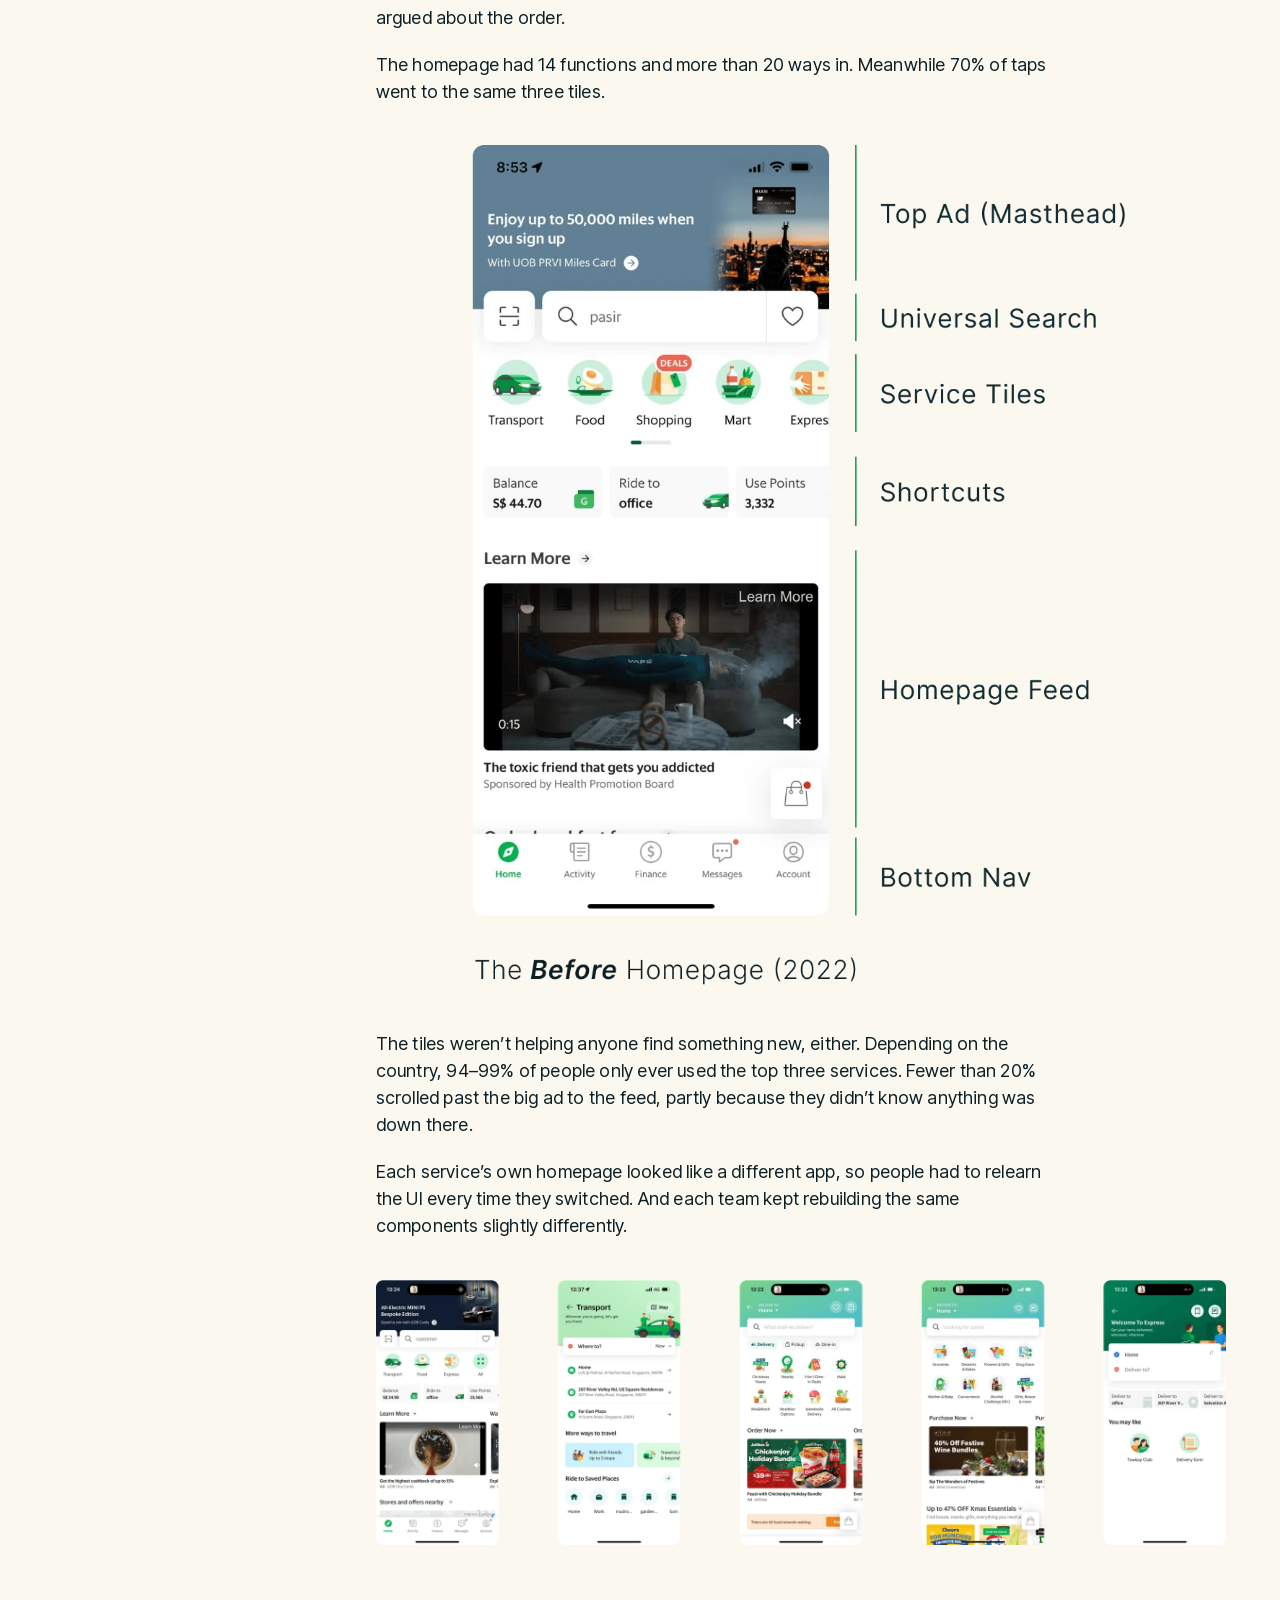
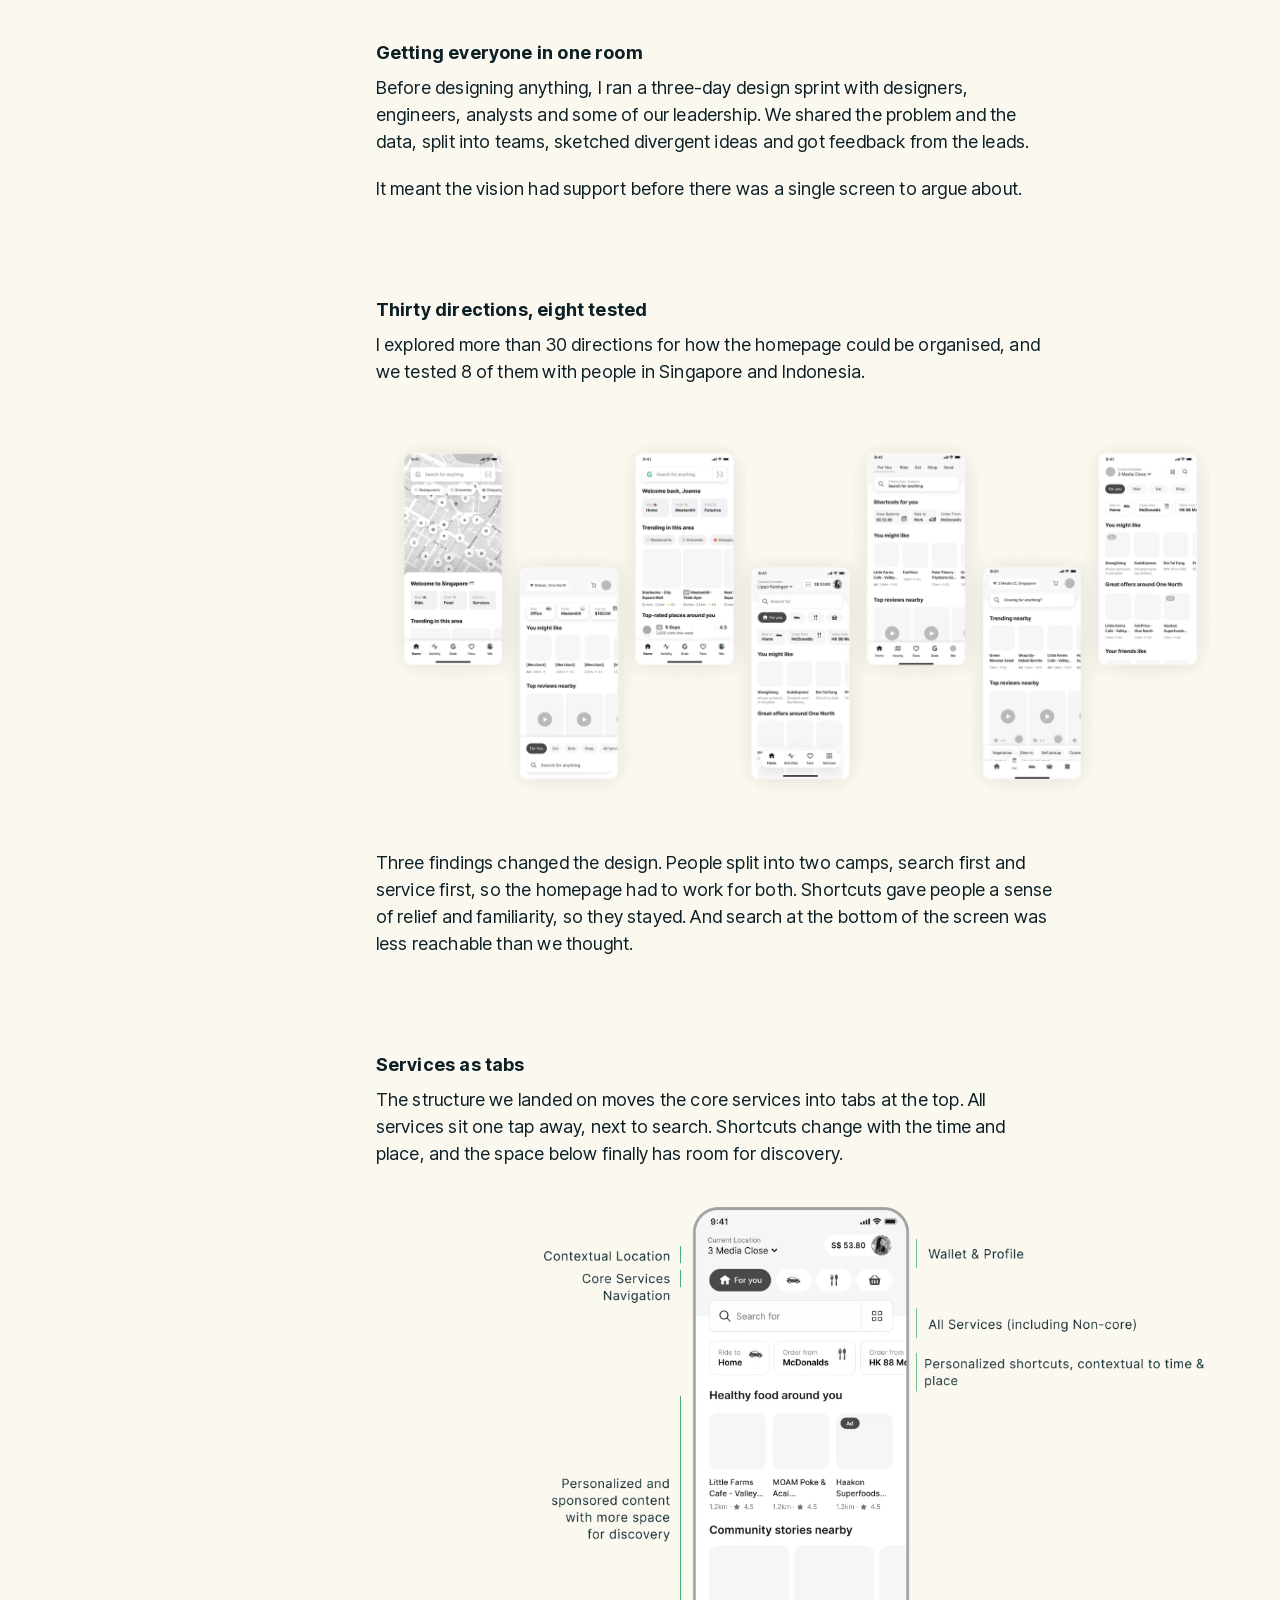
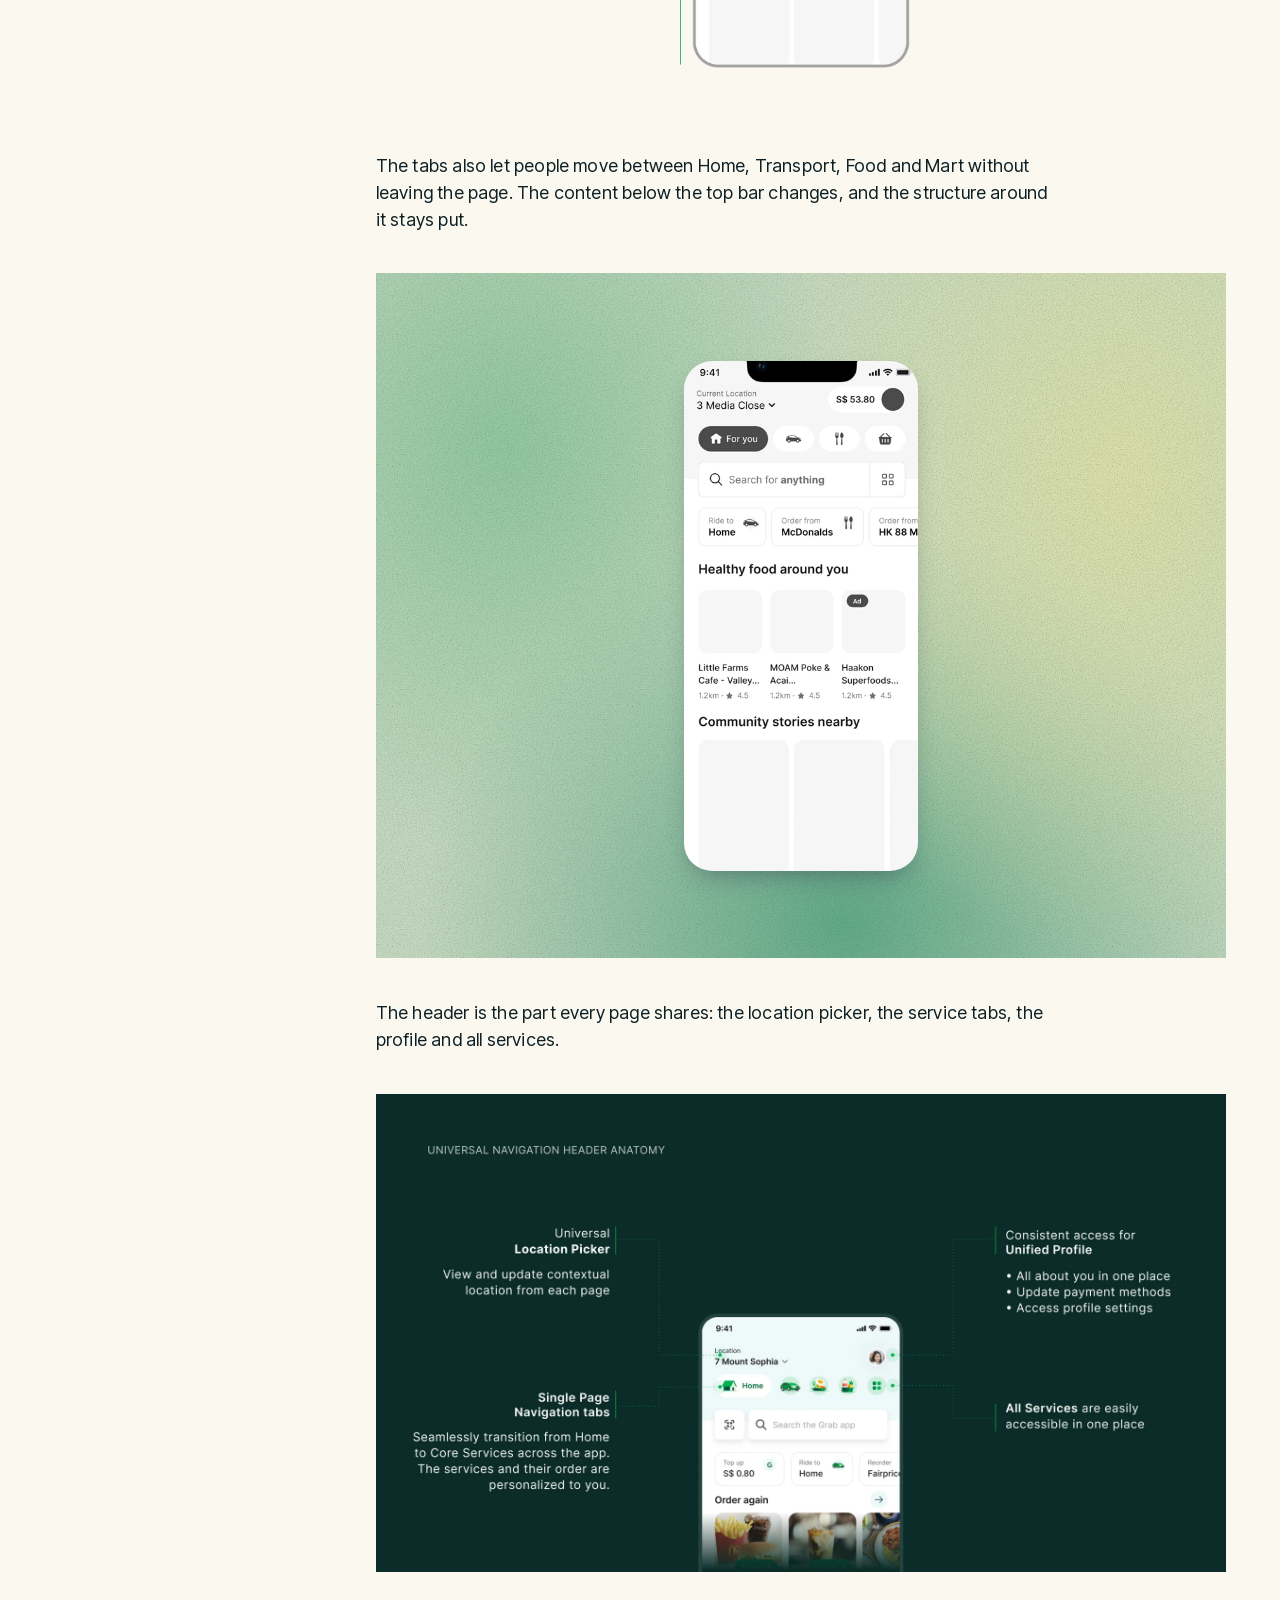
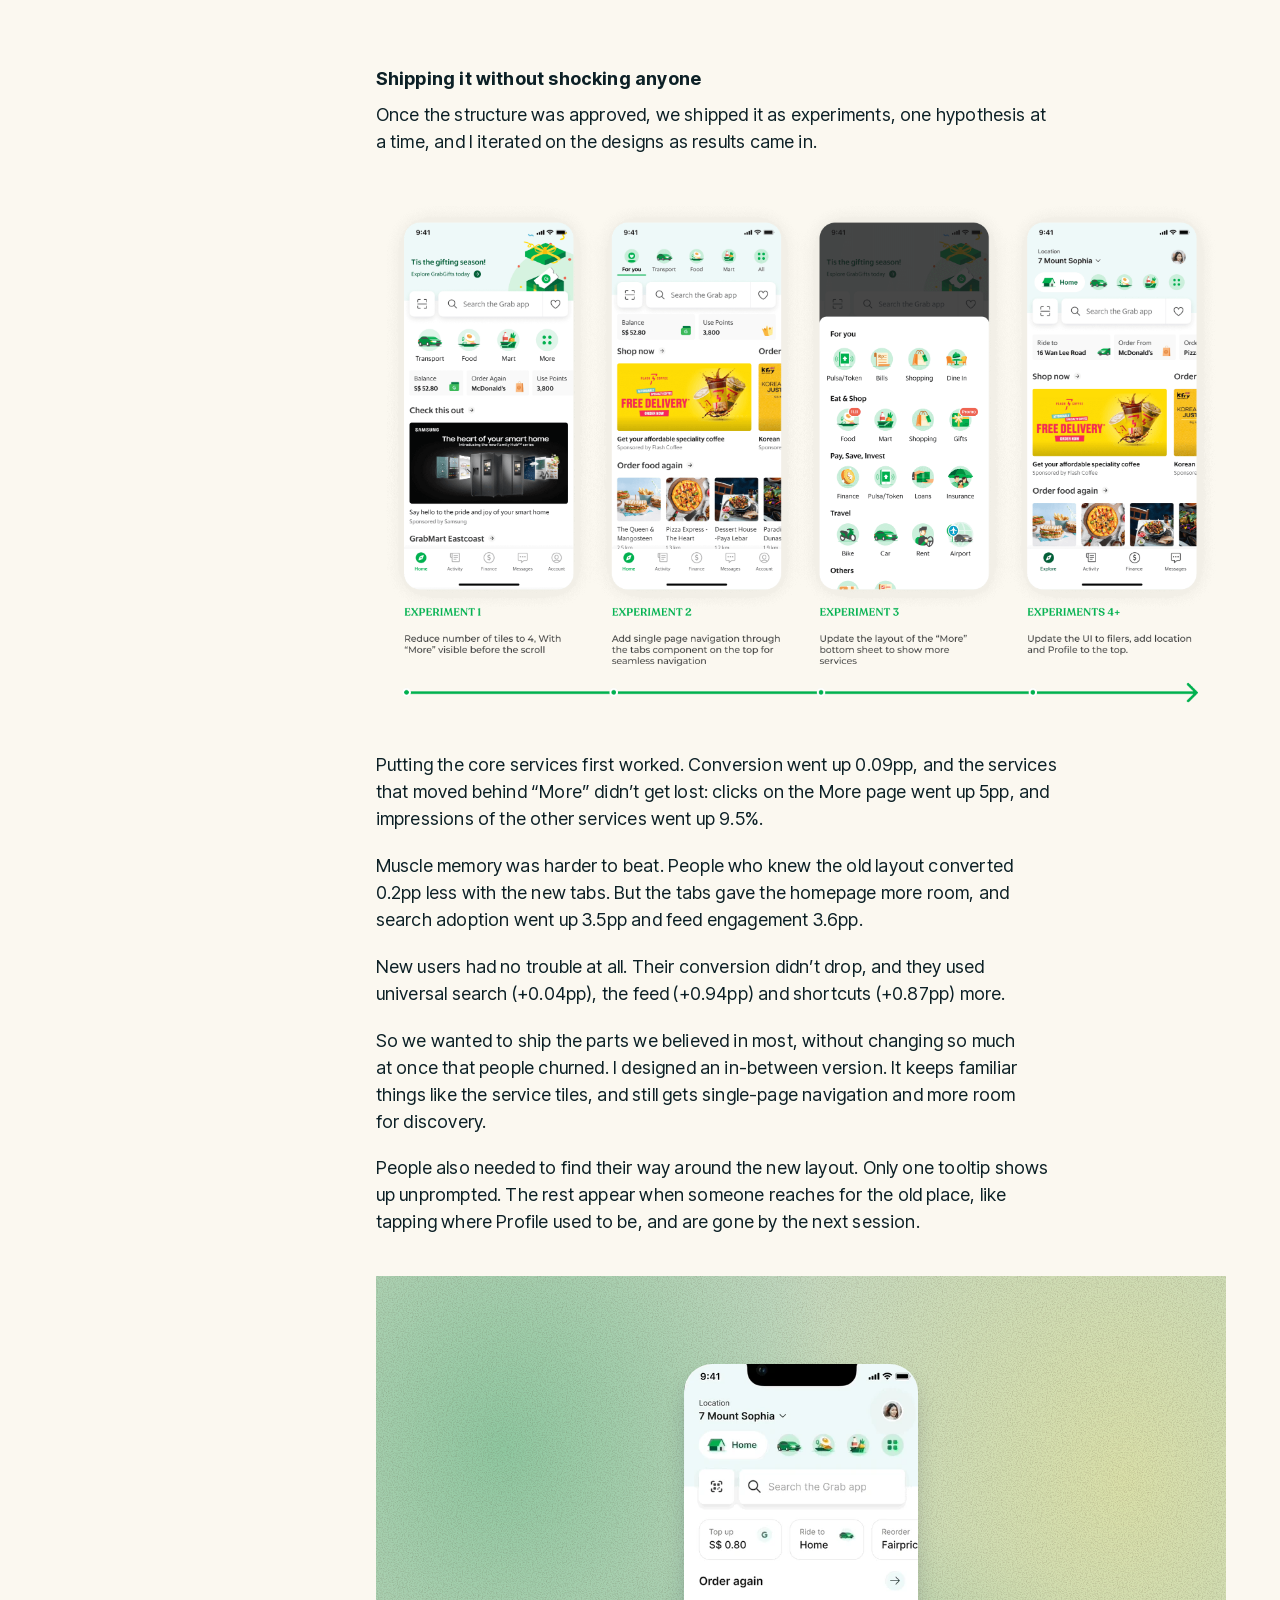
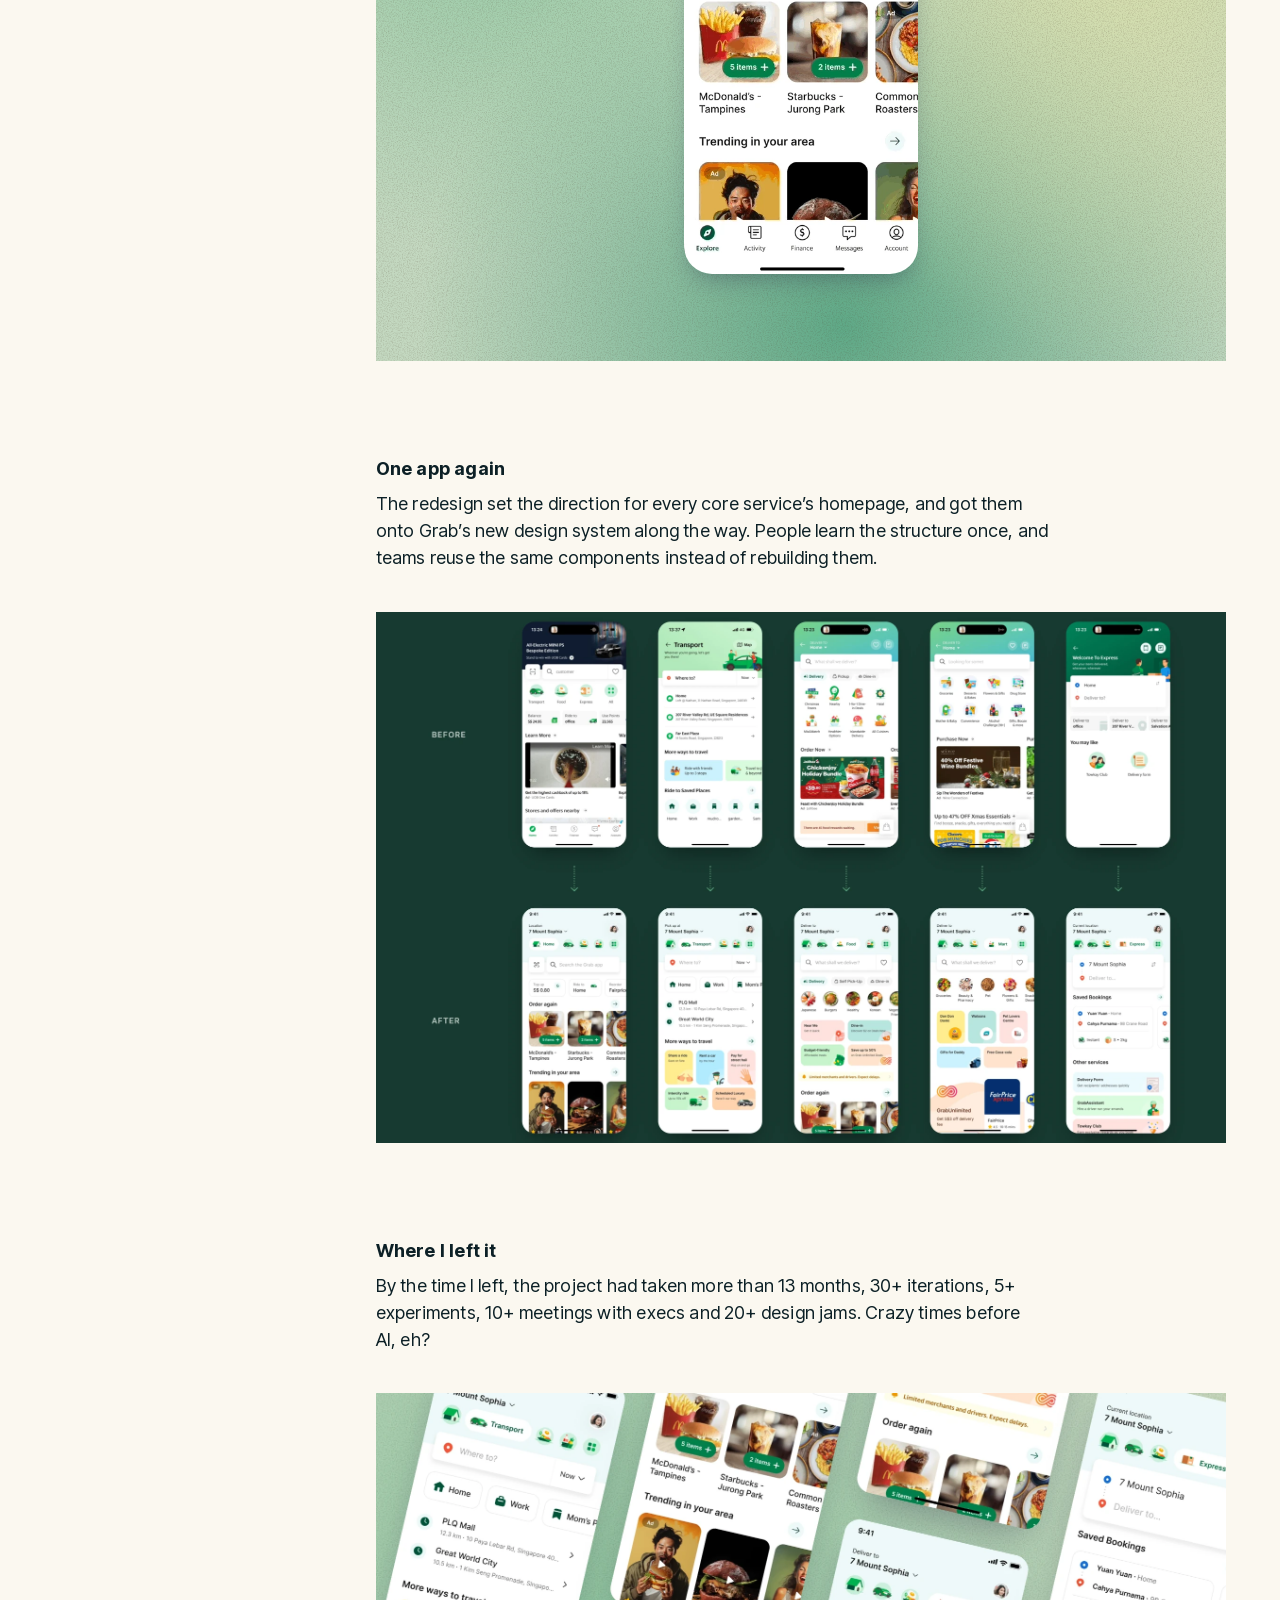
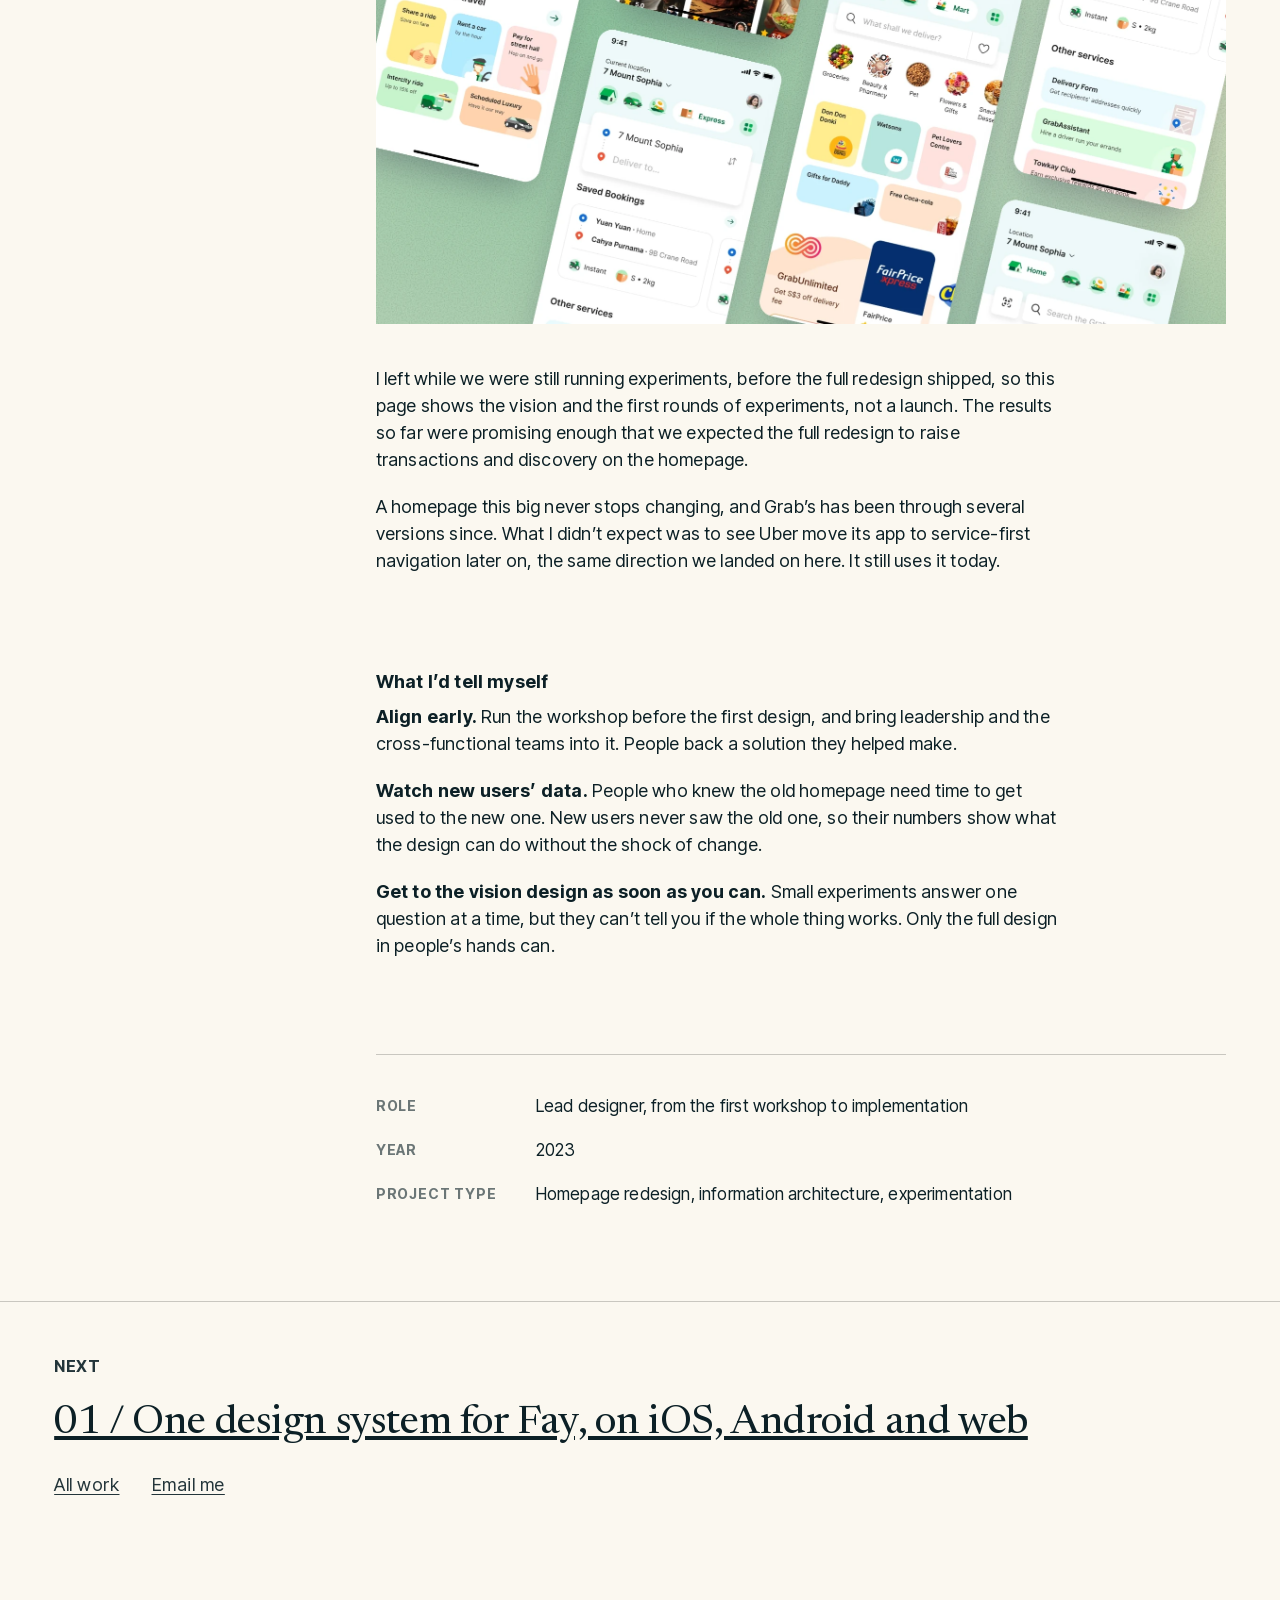
==== commit 1e79b35e: "Grab: add a line about the timeline Co-Authored-By: Claude Opus 5.5 <noreply@anthropic.com>" ====
--- a/work/grab.html
+++ b/work/grab.html
@@ -160,7 +160,7 @@
       <section class="cs-section" id="where-i-left-it" aria-labelledby="where-i-left-it-title">
         <div class="cs-prose">
           <h2 class="cs-h" id="where-i-left-it-title">Where I left it</h2>
-          <p>By the time I left, the project had taken more than 13 months, 30+ iterations, 5+ experiments, 10+ meetings with execs and 20+ design jams.</p>
+          <p>By the time I left, the project had taken more than 13 months, 30+ iterations, 5+ experiments, 10+ meetings with execs and 20+ design jams. Crazy times before AI, eh?</p>
         </div>
         <figure class="cs-figure">
           <img src="grab/services.webp" alt="The redesigned Home, Transport, Food, Mart and Express pages, all with the same header, tabs and search" loading="lazy">
--- a/styles.css
+++ b/styles.css
@@ -363,6 +363,22 @@
   transition: opacity 500ms ease-out;
 }
 .stamp-inner { display: block; transform-origin: 50% 55%; }
+
+/* The dotted route between the stamps (route.js), in their blue ink. A mask reveals it and cuts it
+   away under the stamps and the note */
+.stamp-route { position: absolute; inset: 0; z-index: 0; width: 100%; height: 100%; pointer-events: none; overflow: visible; mix-blend-mode: multiply; }
+.stamp-route-dots {
+  fill: none;
+  stroke: oklch(0.45 0.13 258);
+  stroke-width: var(--route-dot);
+  stroke-linecap: round;
+  stroke-dasharray: 0 var(--route-spacing);
+  opacity: var(--route-opacity);
+}
+.stamp-route-reveal { fill: none; stroke: #fff; stroke-width: 14; stroke-linecap: round; }
+.stamp-route mask rect { fill: #000; }
+.stamp-route-gap { opacity: 0; transition: opacity 240ms ease-out; }
+.stamp-route-gap[data-on] { opacity: 1; transition-duration: 120ms; }
 .stamp:focus-visible { outline-offset: 6px; }
 /* The chapter being read comes back to full ink */
 .stamp:focus-visible { opacity: 0.9 !important; }
@@ -590,16 +606,18 @@
 }
 .case-arrow-shaft { transform-box: view-box; transform-origin: 1px 9px; transition: scale 300ms cubic-bezier(0.23, 1, 0.32, 1); }
 .case-arrow-head { transition: translate 300ms cubic-bezier(0.23, 1, 0.32, 1); }
-.case-media .tile-phones { transition: scale 300ms cubic-bezier(0.23, 1, 0.32, 1); }
+.case-media .tile-phones,
+.case-media .iris-mark { transition: scale 300ms cubic-bezier(0.23, 1, 0.32, 1); }
 @media (hover: hover) {
   .case:has(.case-title a):hover .case-title a { text-decoration: underline; text-decoration-thickness: 1px; text-underline-offset: 0.12em; }
   .case:has(.case-title a):hover .case-arrow-shaft { scale: 1.2 1; }
   .case:has(.case-title a):hover .case-arrow-head { translate: 7px 0; }
   .case:has(.case-title a):hover .tile-phones { scale: 1.03; }
+  .case:has(.case-title a):hover .iris-mark { scale: 1.06; }
 }
 .case:has(.case-title a:focus-visible) .case-arrow-shaft { scale: 1.2 1; }
 .case:has(.case-title a:focus-visible) .case-arrow-head { translate: 7px 0; }
-@media (prefers-reduced-motion: reduce) { .case-arrow-shaft, .case-arrow-head, .case-media .tile-phones { transition: none; } }
+@media (prefers-reduced-motion: reduce) { .case-arrow-shaft, .case-arrow-head, .case-media .tile-phones, .case-media .iris-mark { transition: none; } }
 .case-status { display: flex; flex-wrap: wrap; align-items: center; justify-content: space-between; gap: 16px; }
 
 .case-media {
@@ -648,15 +666,17 @@
   inset: 0;
   background: #5f48f6;
   opacity: 0.55;
-  -webkit-mask: url("assets/work/iris-blueprint.webp") center / contain no-repeat;
-  mask: url("assets/work/iris-blueprint.webp") center / contain no-repeat;
+  /* Only the frame, labels and construction lines: the drawn petals are wider than the 3D mark's and
+     its aperture is cut through, so the drawn flower would show around and inside it */
+  -webkit-mask: url("assets/work/iris-blueprint-frame.webp") center / contain no-repeat;
+  mask: url("assets/work/iris-blueprint-frame.webp") center / contain no-repeat;
 }
 /* Measured so the 3D mark lands on its drawing */
 .iris-mark {
   position: absolute;
   left: 0.333%; top: -3.1%;
   width: 99.222%;
-  scale: 1.02; /* just past the drawing, so its lines don't peek out */
+  scale: 1.02;
   max-width: none;
   filter: drop-shadow(0 12px 18px rgb(60 40 160 / 0.22));
 }
@@ -962,6 +982,9 @@
 .cs-figure:has(> :is(img[src^="grab/"][src$=".gif"], video[src^="grab/"])) {
   display: grid;
   place-items: center;
+  /* Without a set width, Safari works the frame's width out from the recording's height and the 16:10
+     ratio: about 1000px on a phone, and the whole page zooms out to fit it */
+  width: 100%;
   aspect-ratio: 16 / 10;
   padding: 5% 0;
   background:
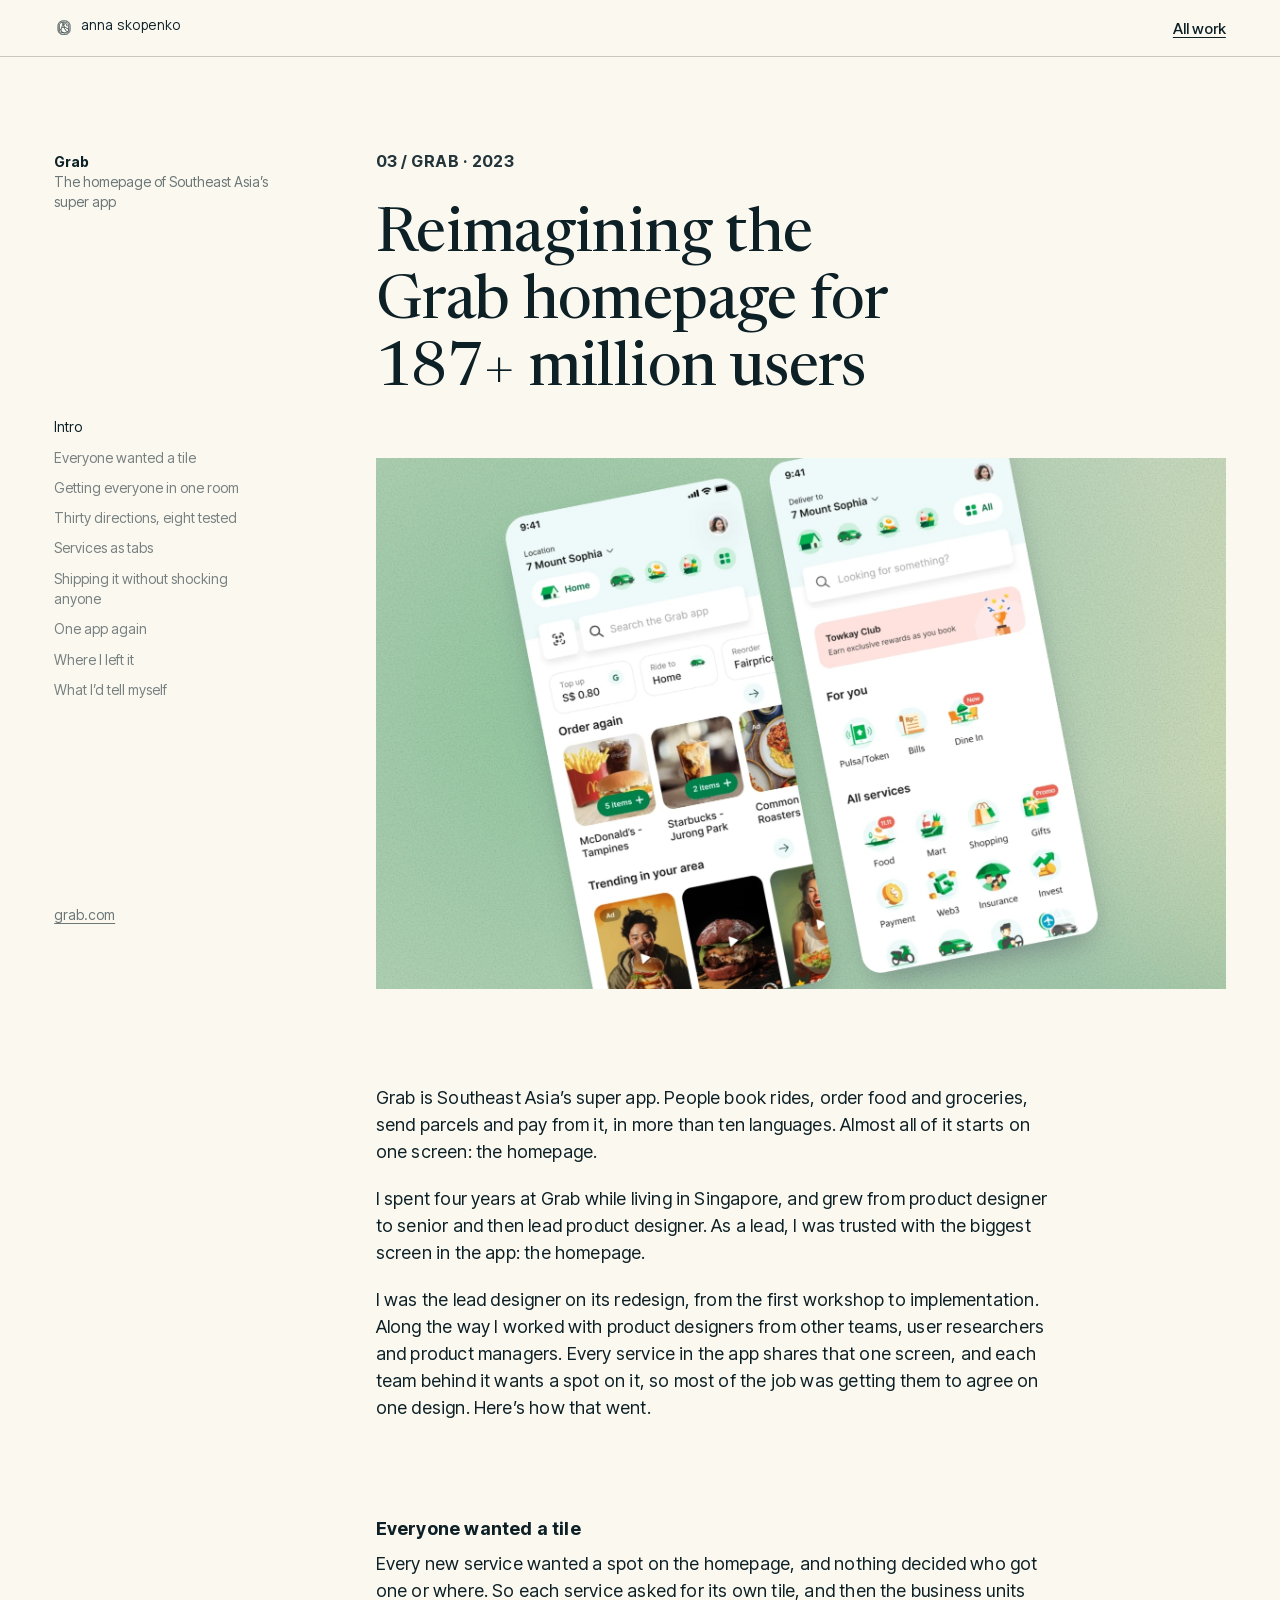
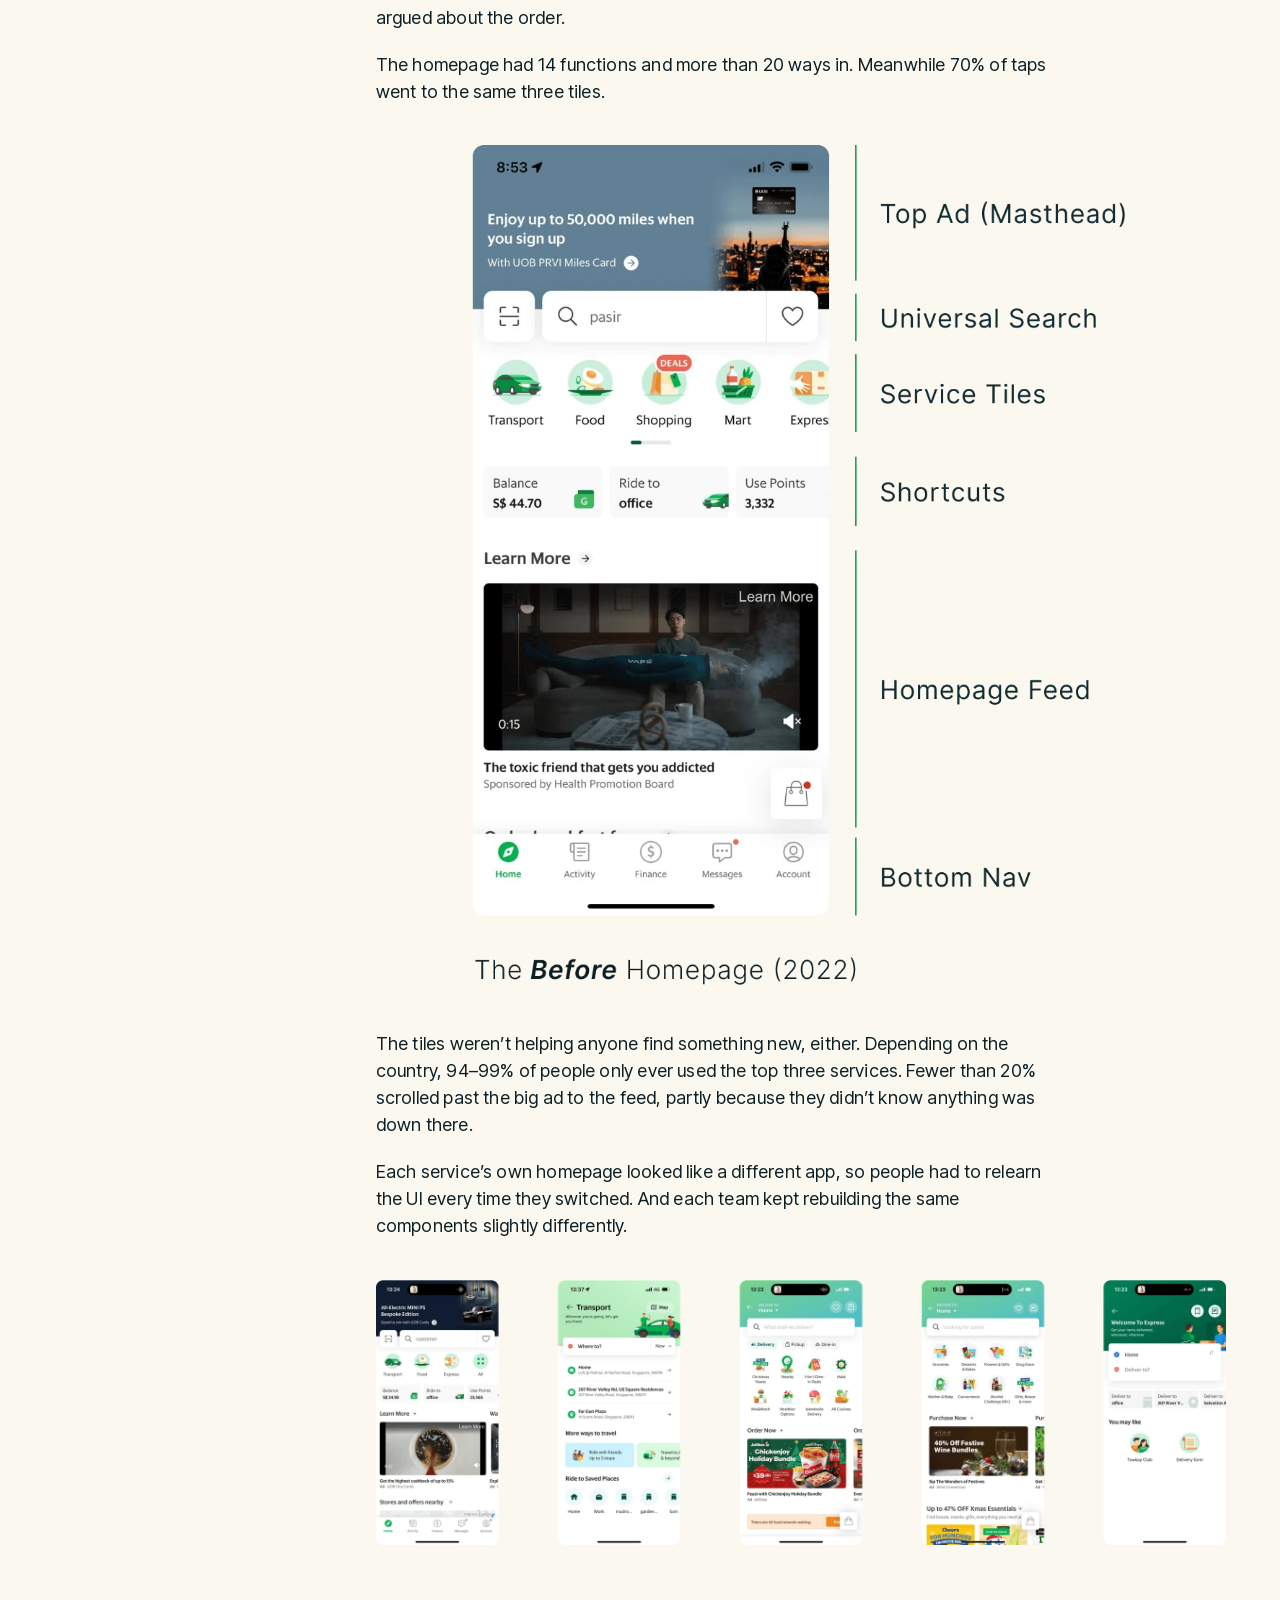
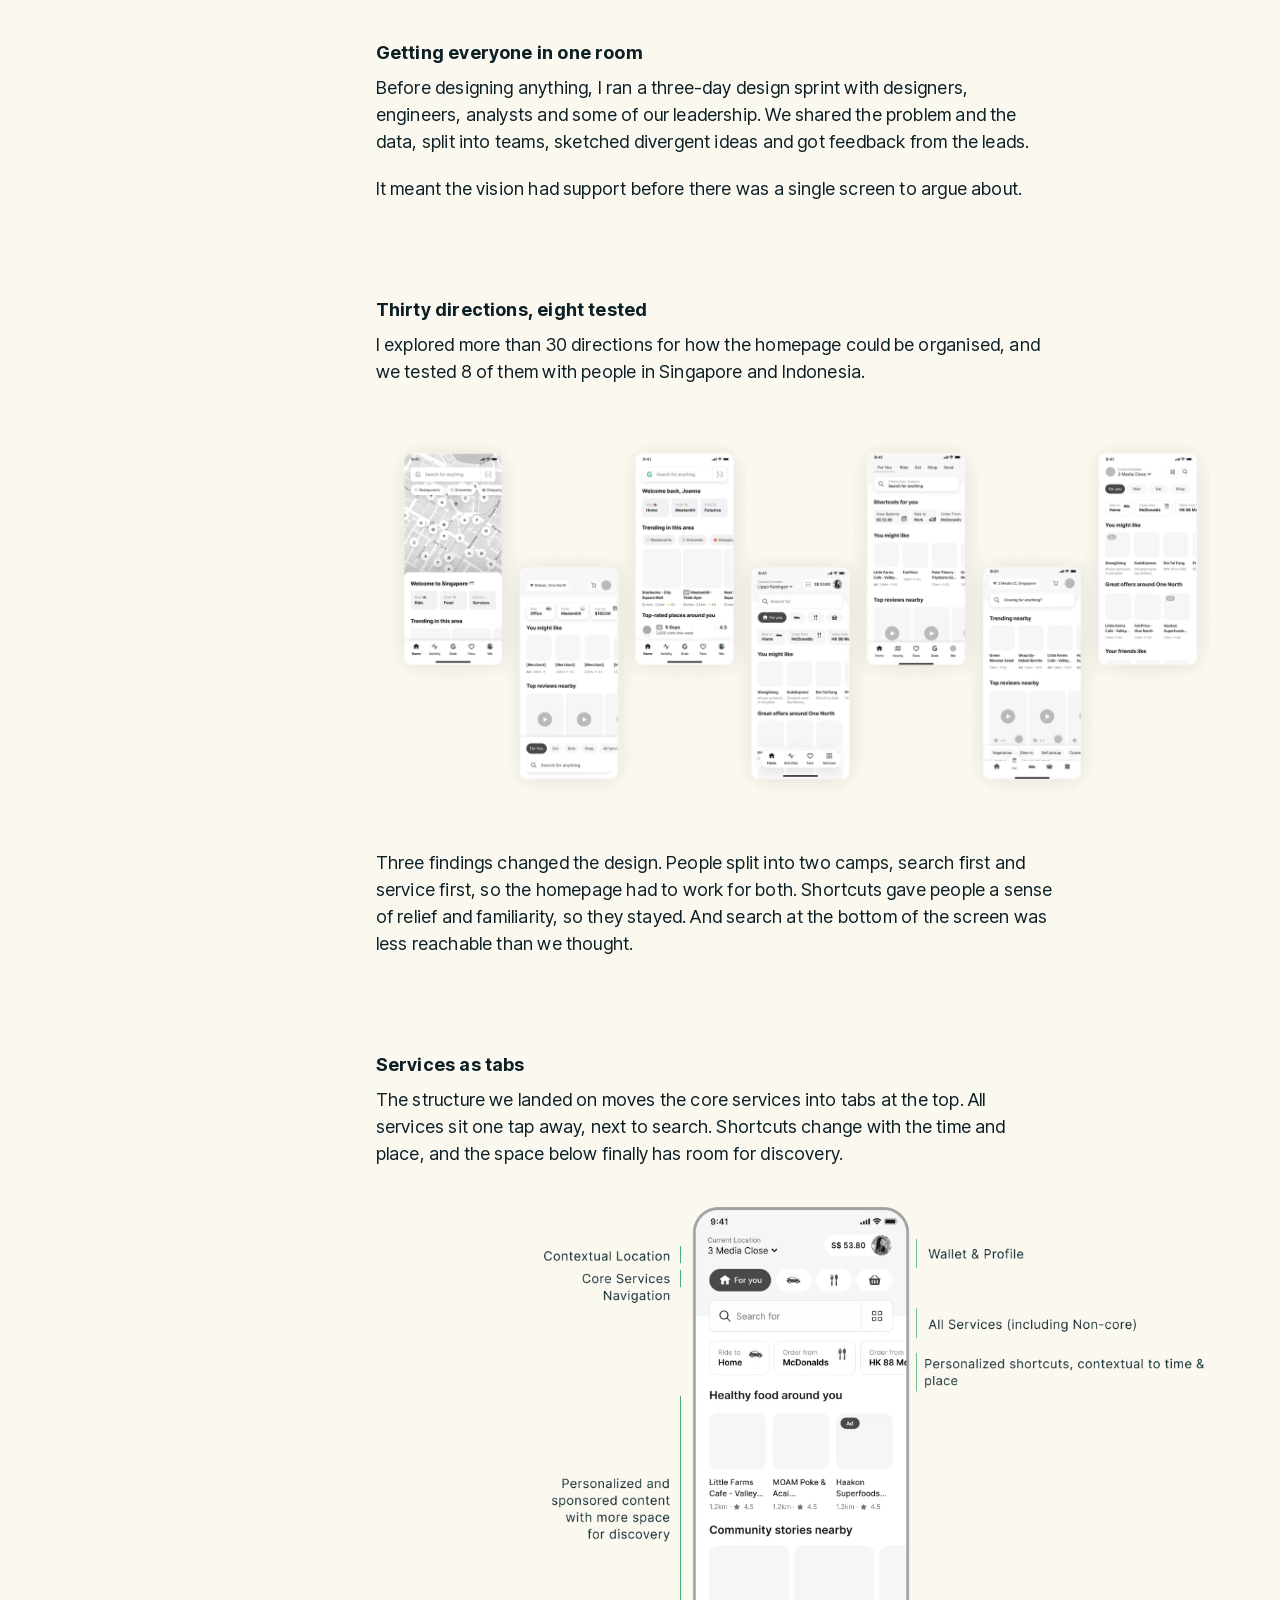
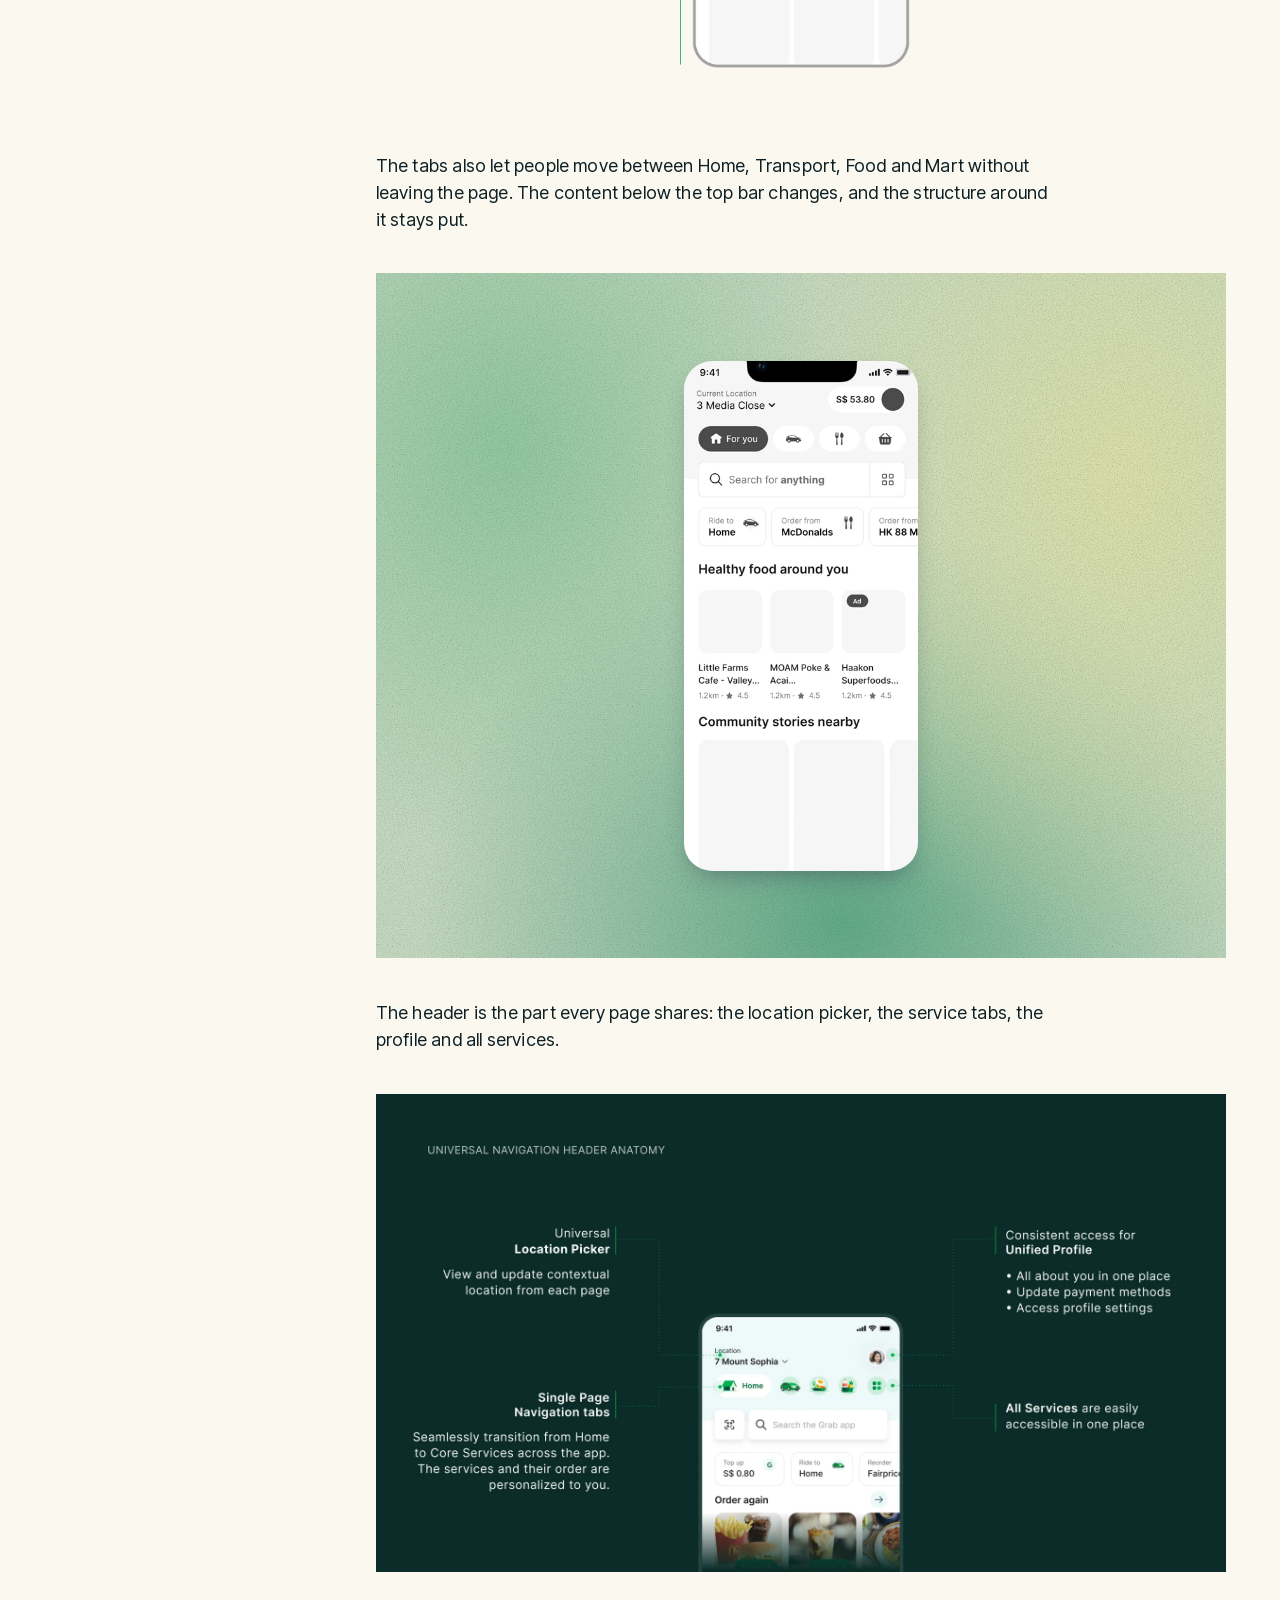
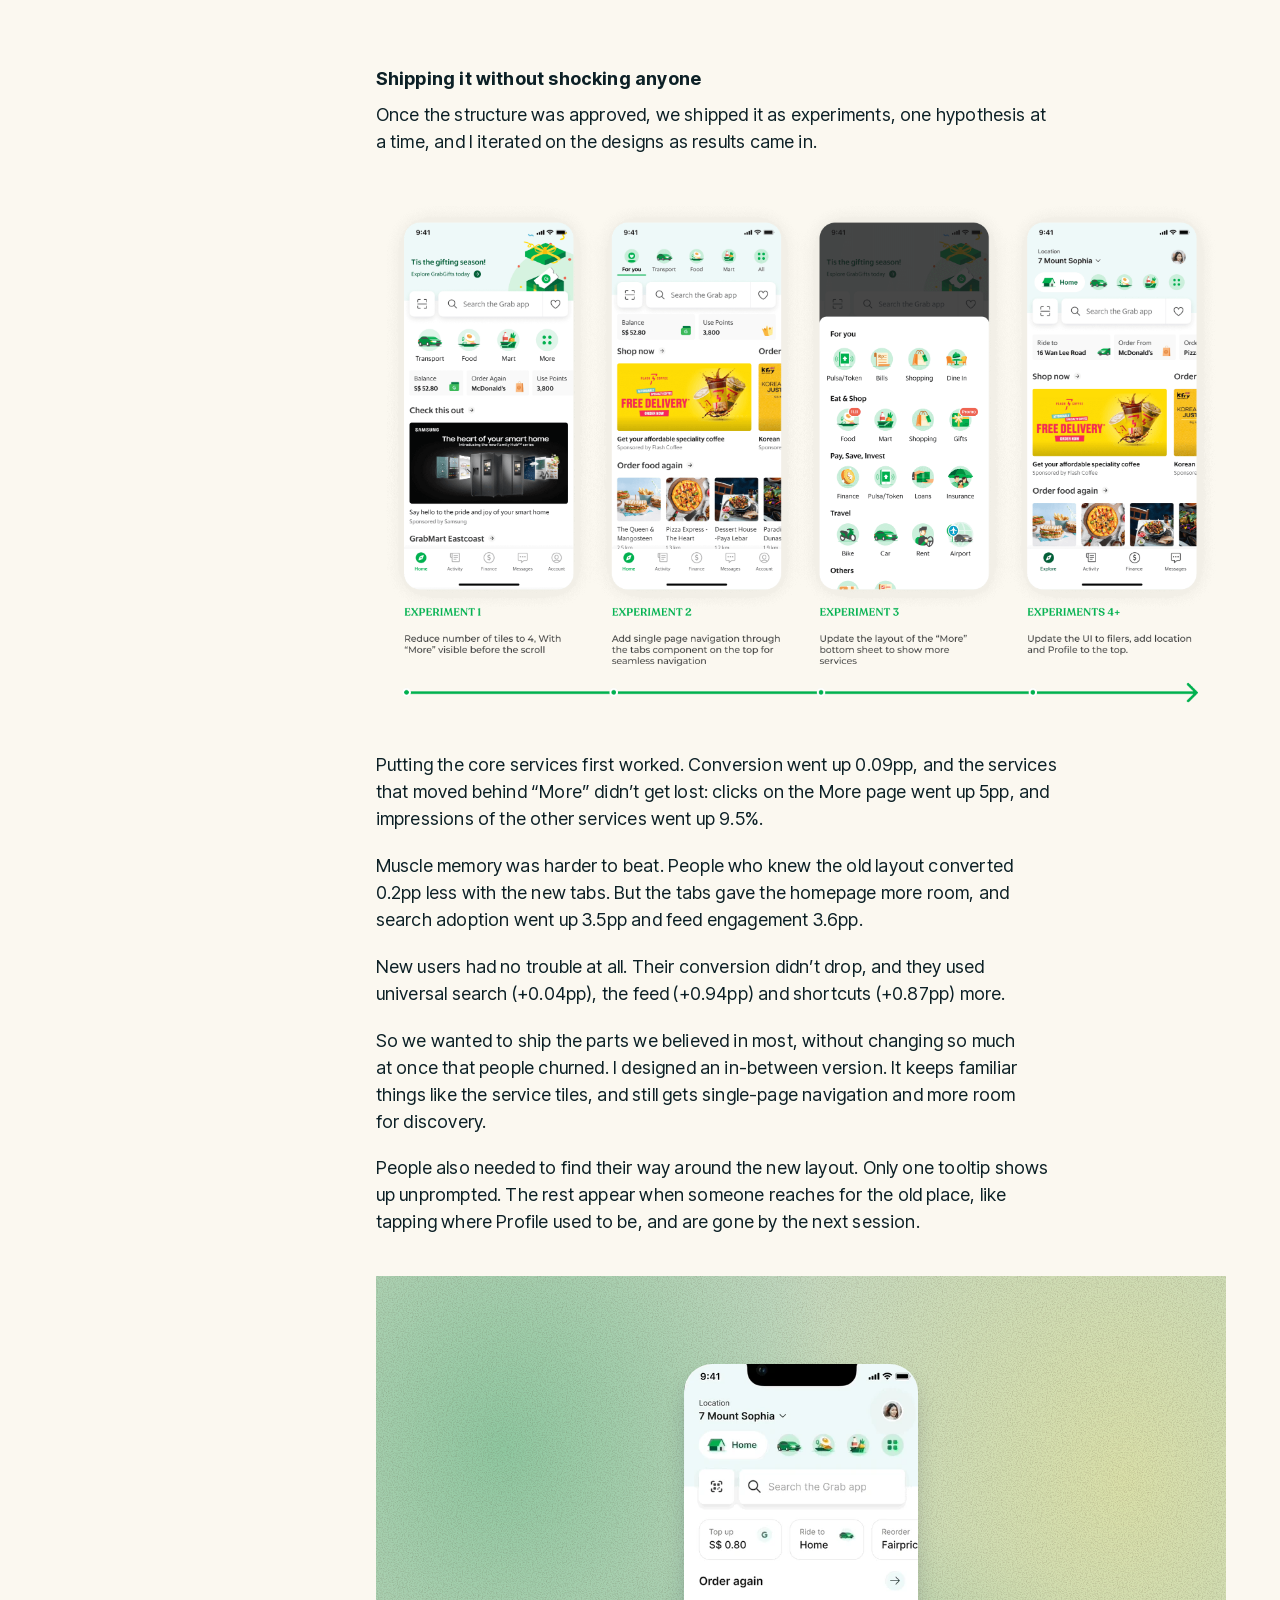
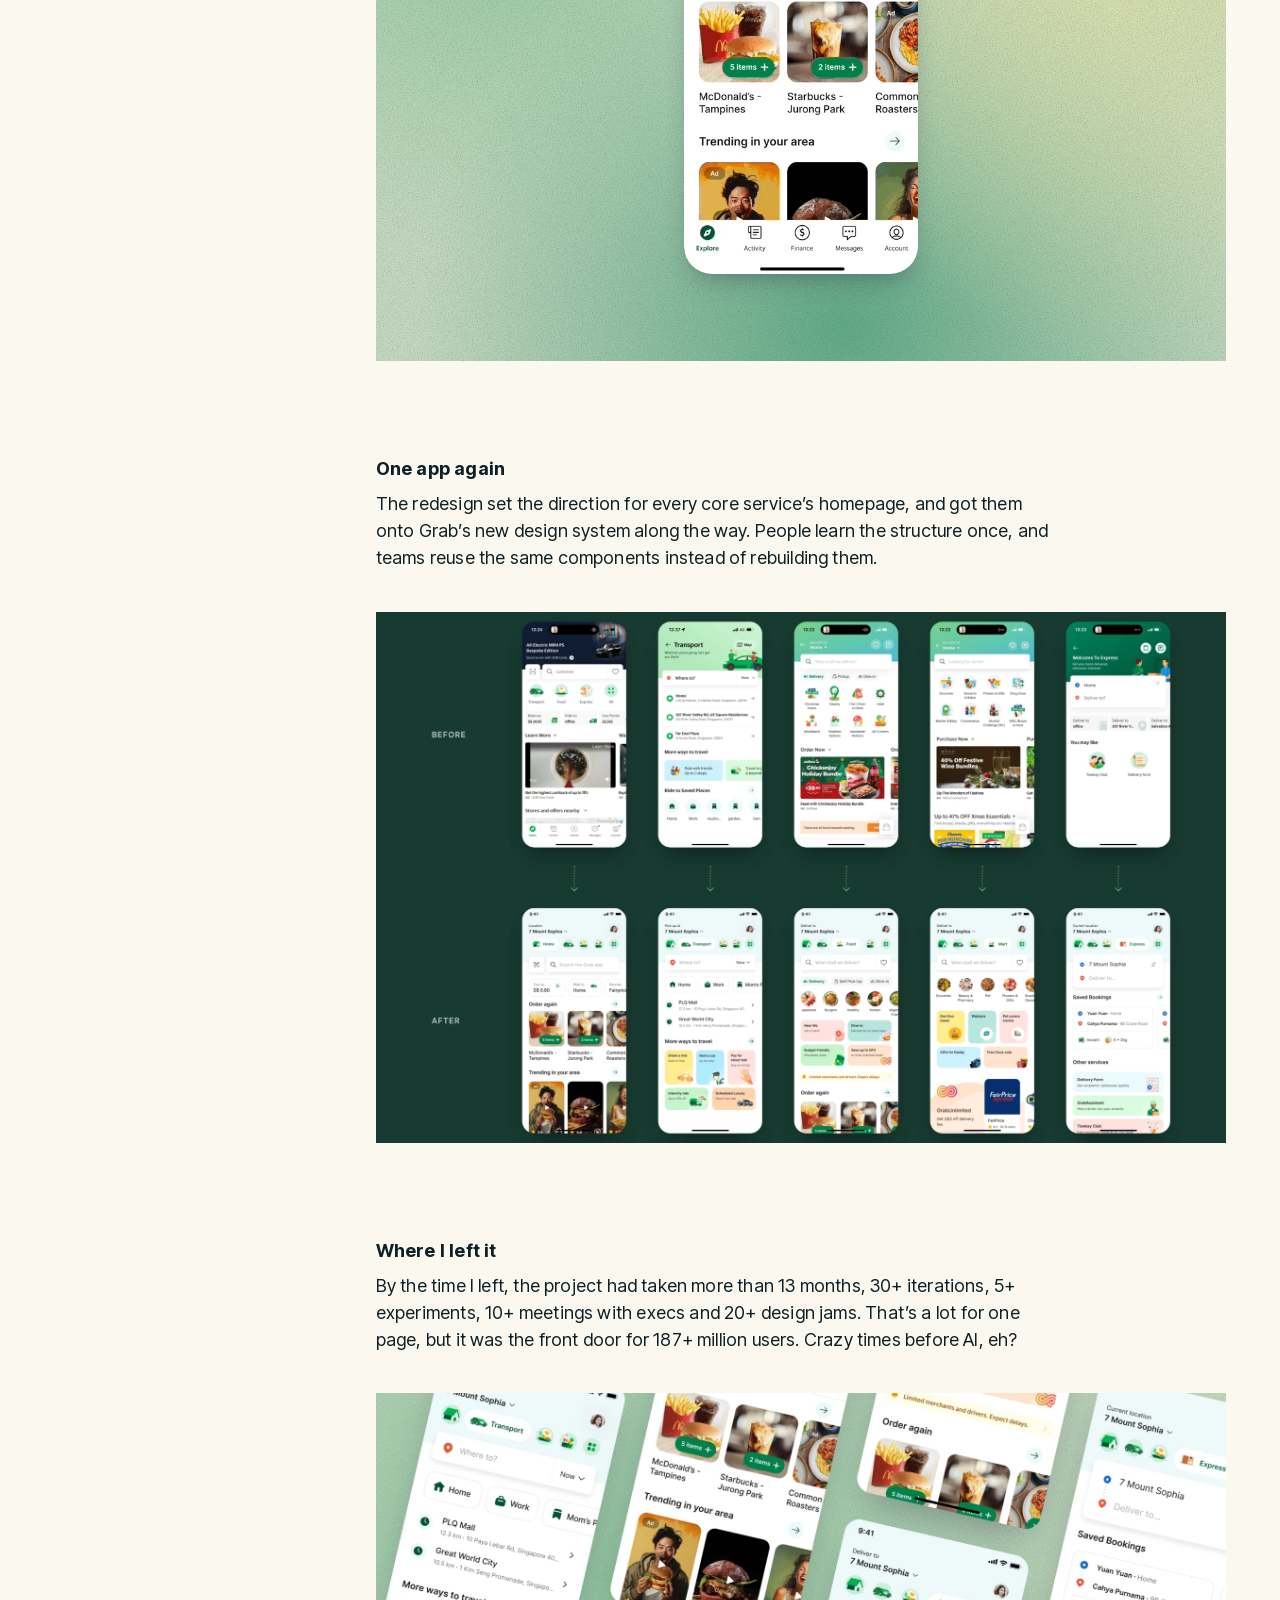
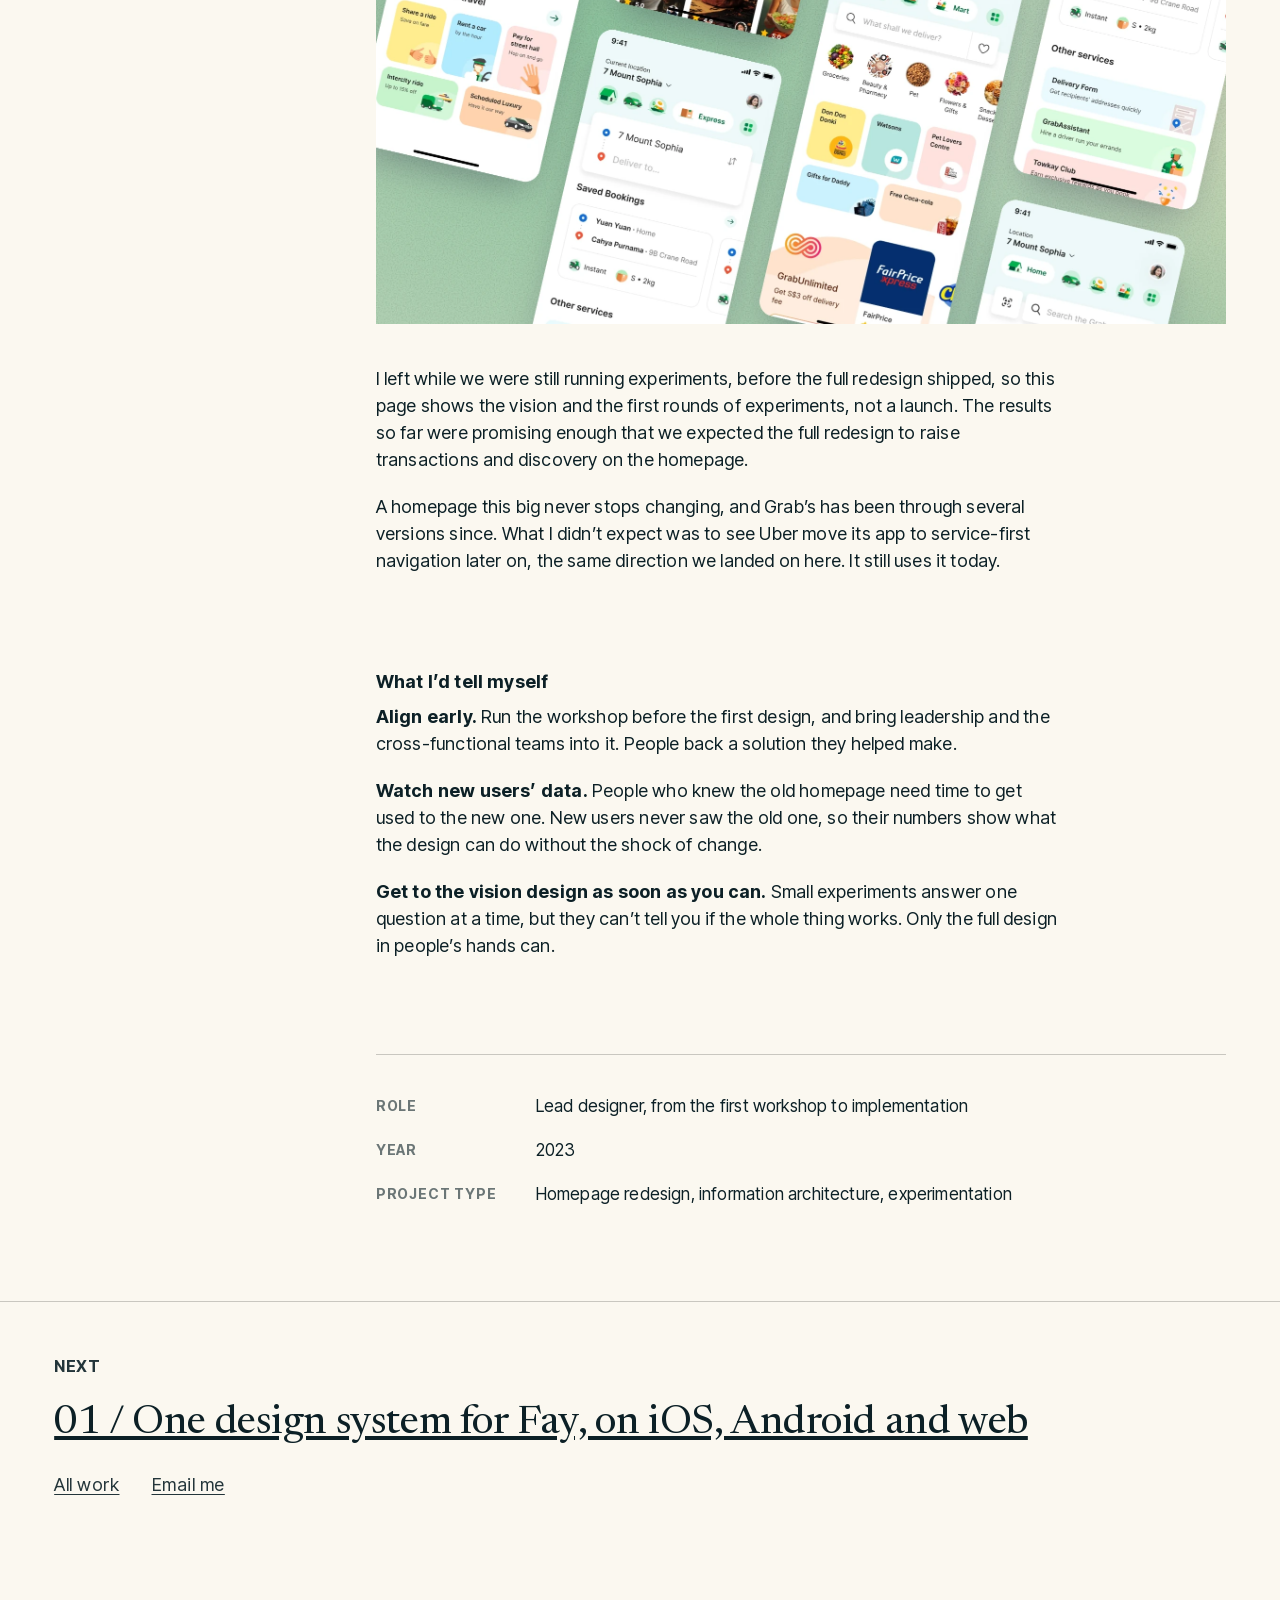
==== commit becb8667: "Grab: say why the timeline was long Co-Authored-By: Claude Opus 5.5 <noreply@anthropic.com>" ====
--- a/work/grab.html
+++ b/work/grab.html
@@ -160,7 +160,7 @@
       <section class="cs-section" id="where-i-left-it" aria-labelledby="where-i-left-it-title">
         <div class="cs-prose">
           <h2 class="cs-h" id="where-i-left-it-title">Where I left it</h2>
-          <p>By the time I left, the project had taken more than 13 months, 30+ iterations, 5+ experiments, 10+ meetings with execs and 20+ design jams. Crazy times before AI, eh?</p>
+          <p>By the time I left, the project had taken more than 13 months, 30+ iterations, 5+ experiments, 10+ meetings with execs and 20+ design jams. That’s a lot for one page, but it was the front door for 187+ million users. Crazy times before AI, eh?</p>
         </div>
         <figure class="cs-figure">
           <img src="grab/services.webp" alt="The redesigned Home, Transport, Food, Mart and Express pages, all with the same header, tabs and search" loading="lazy">
